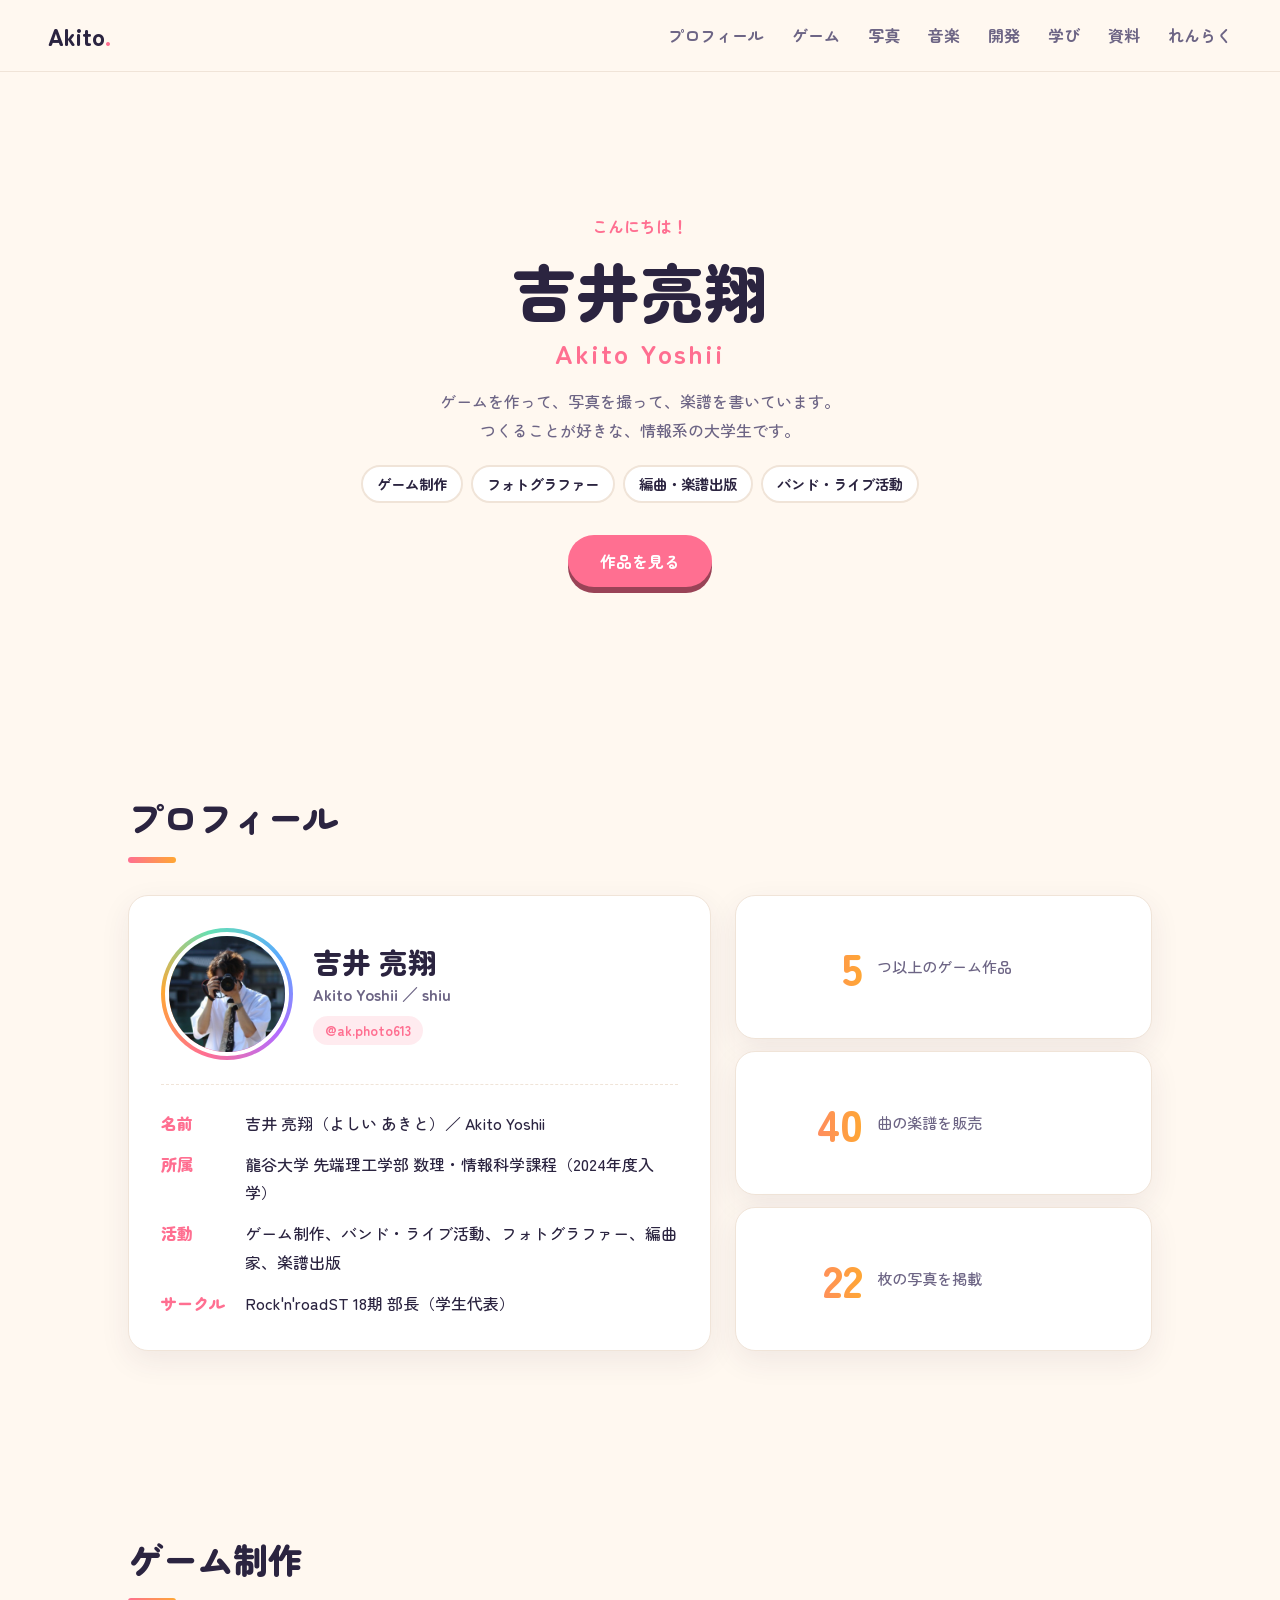
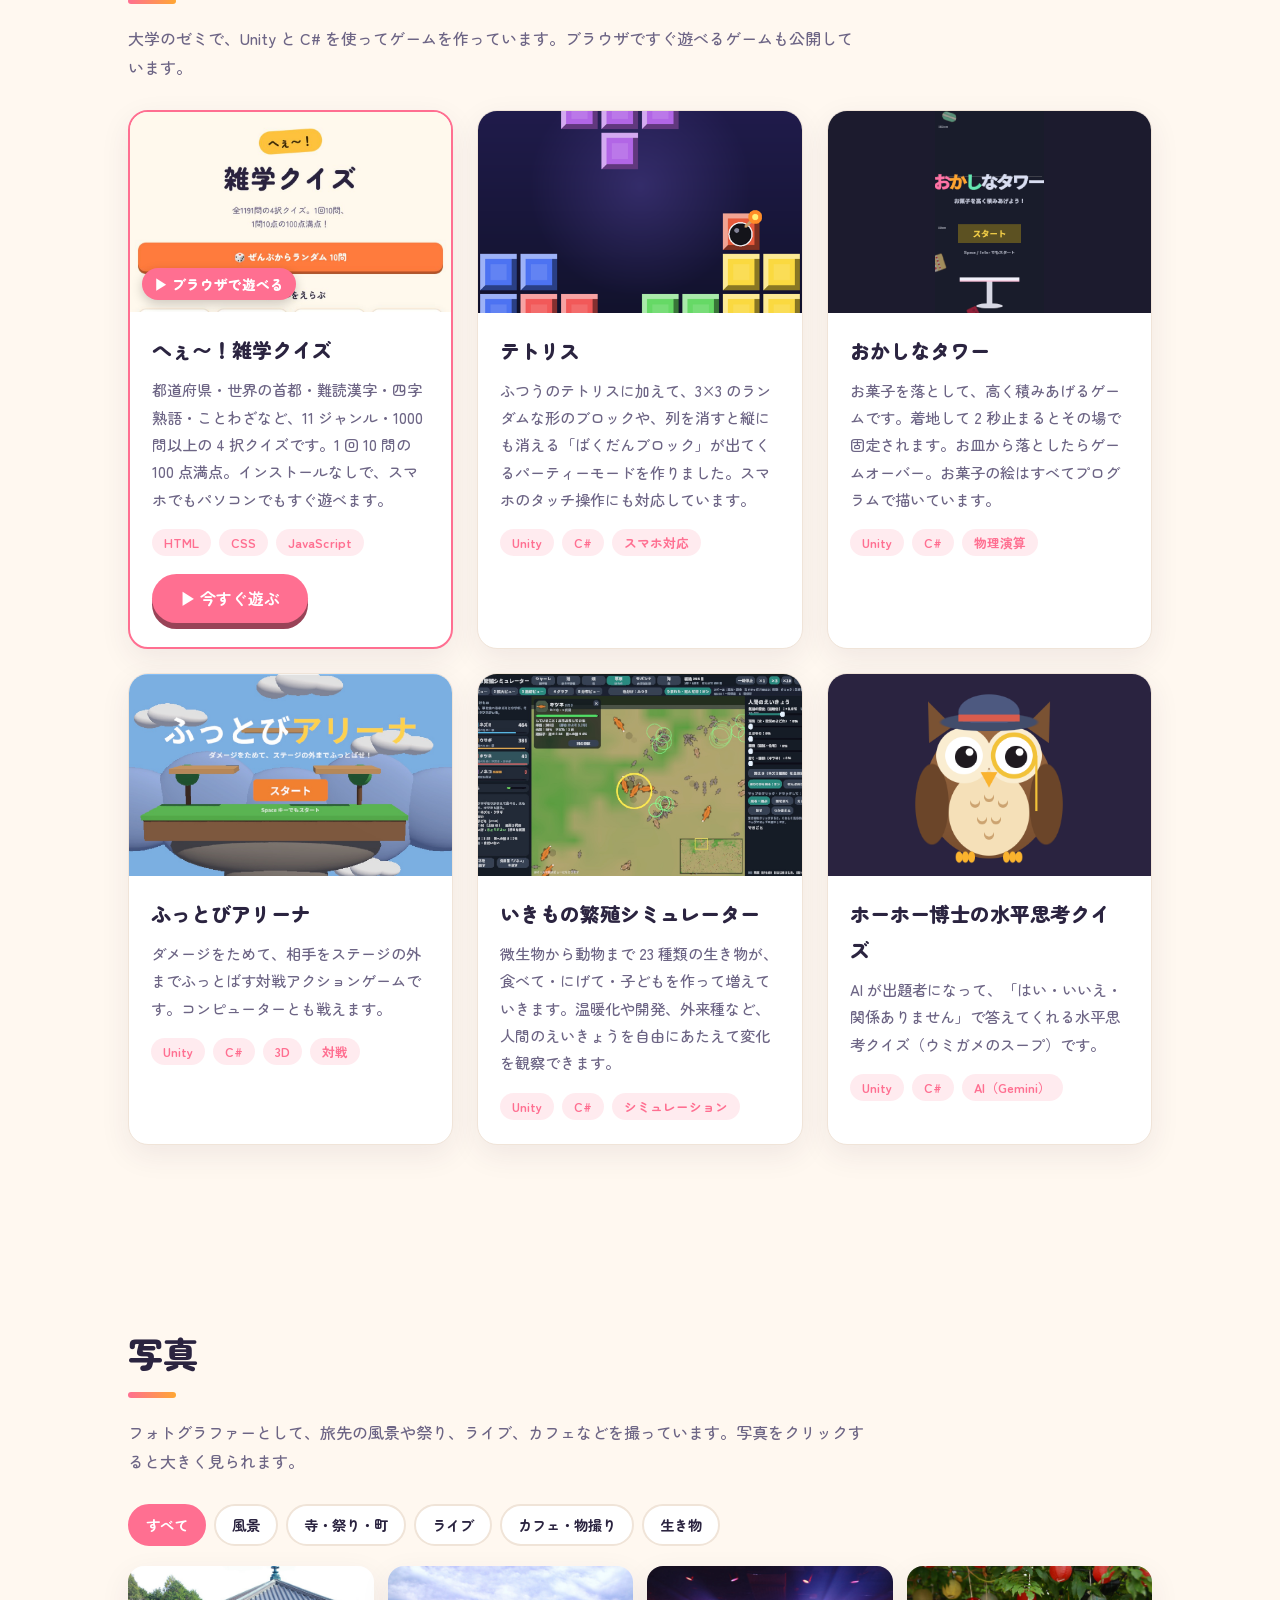
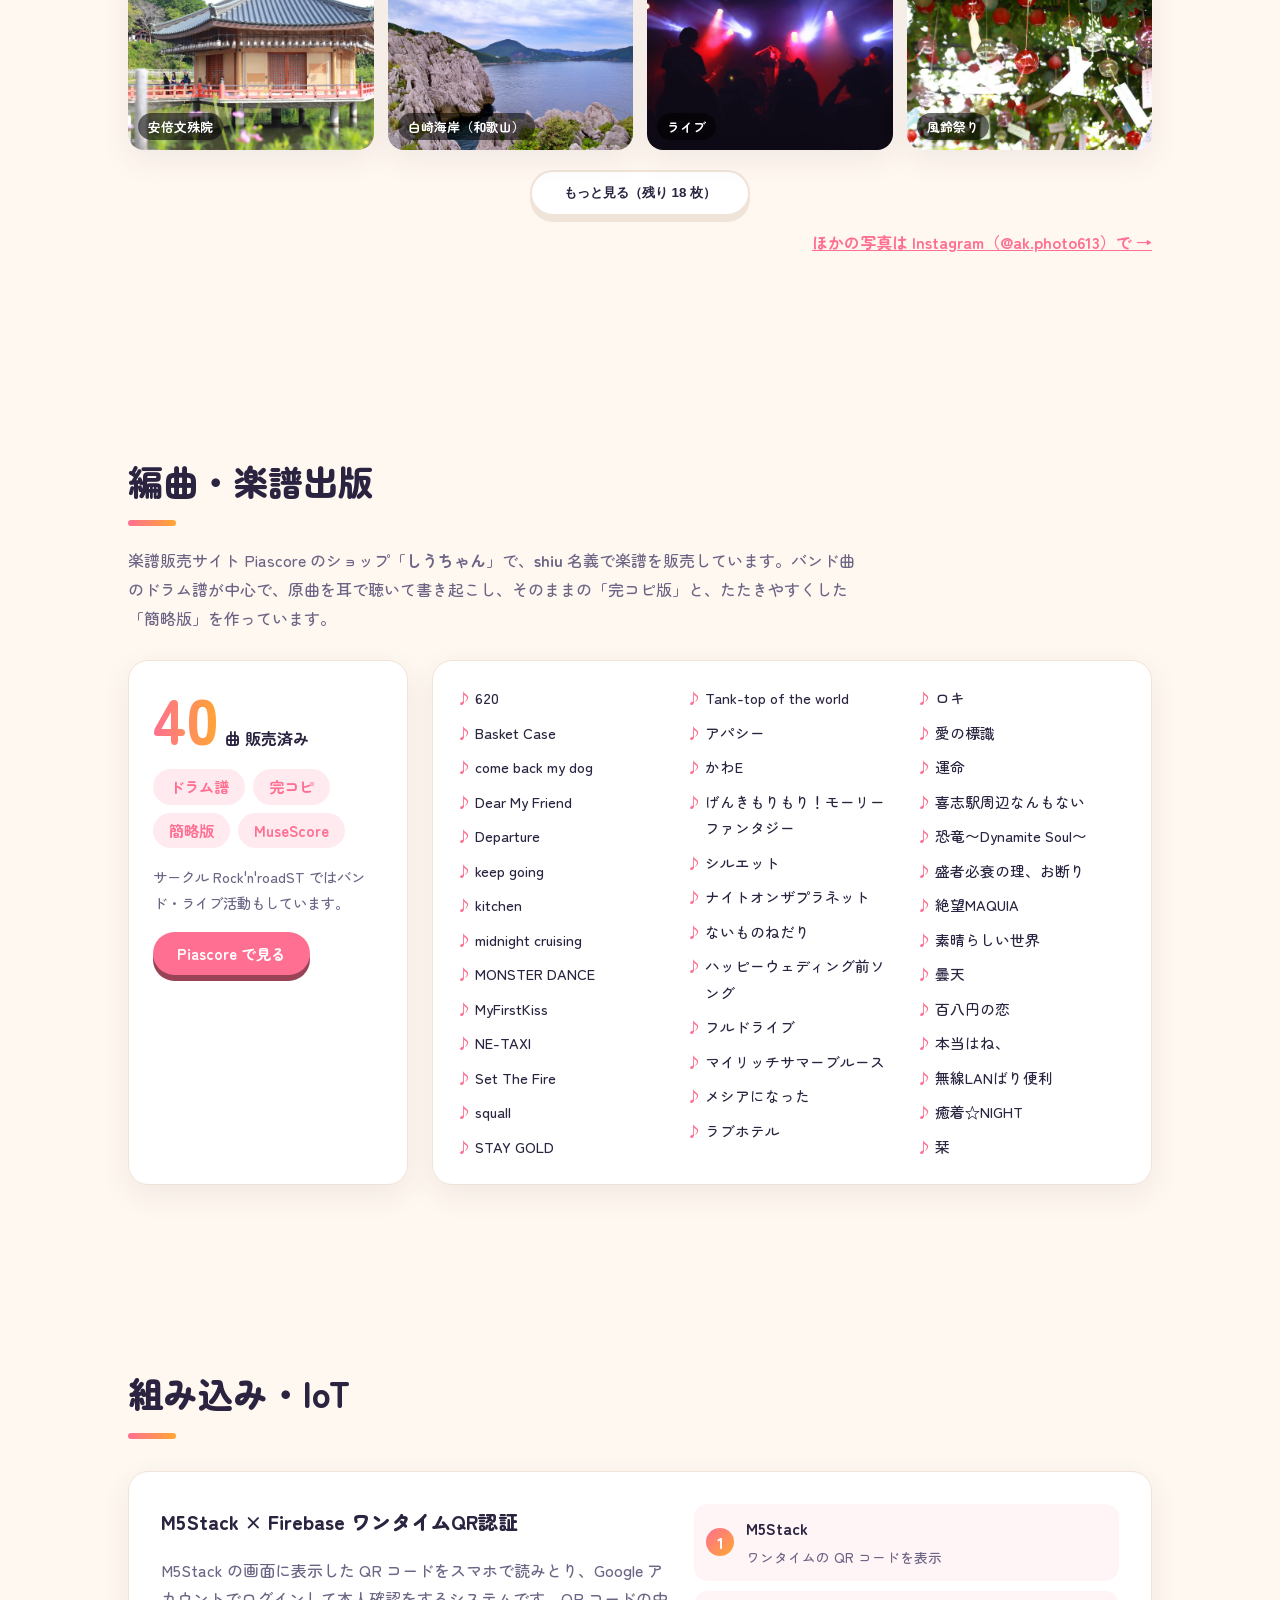
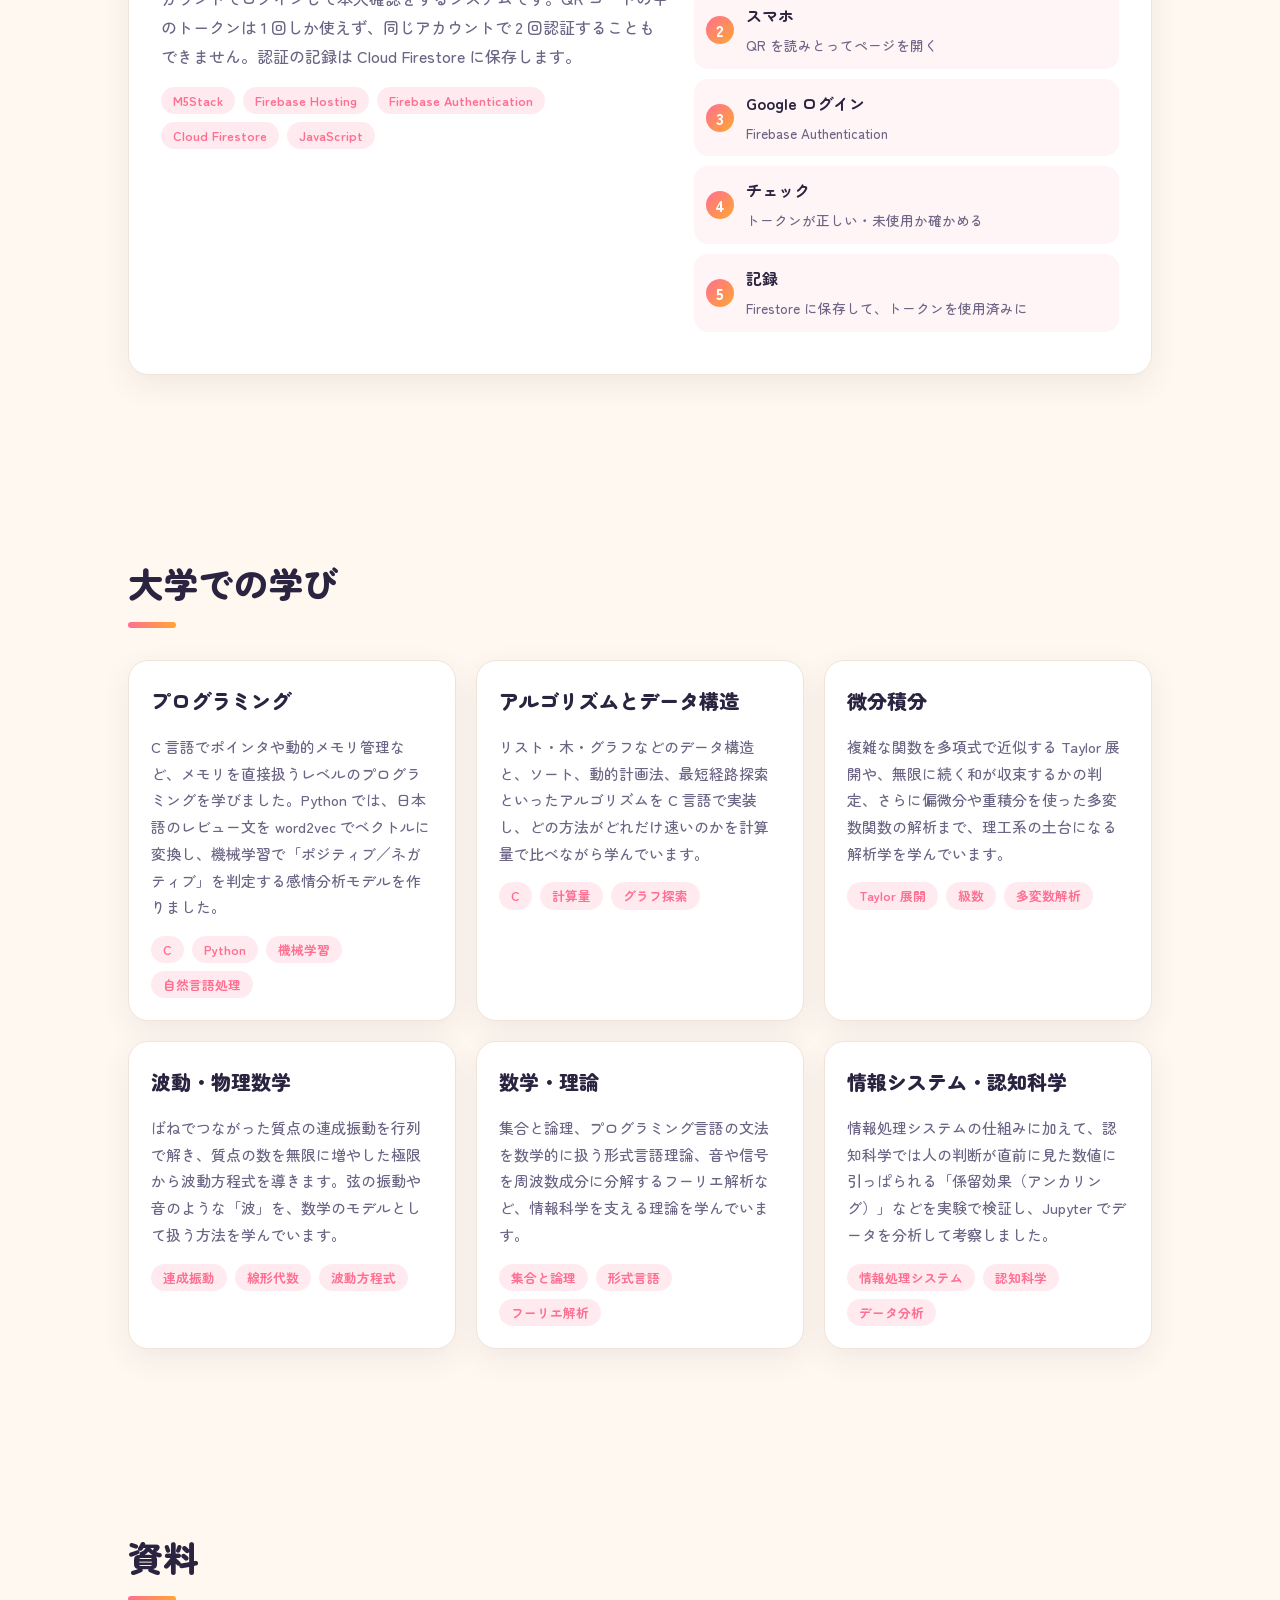
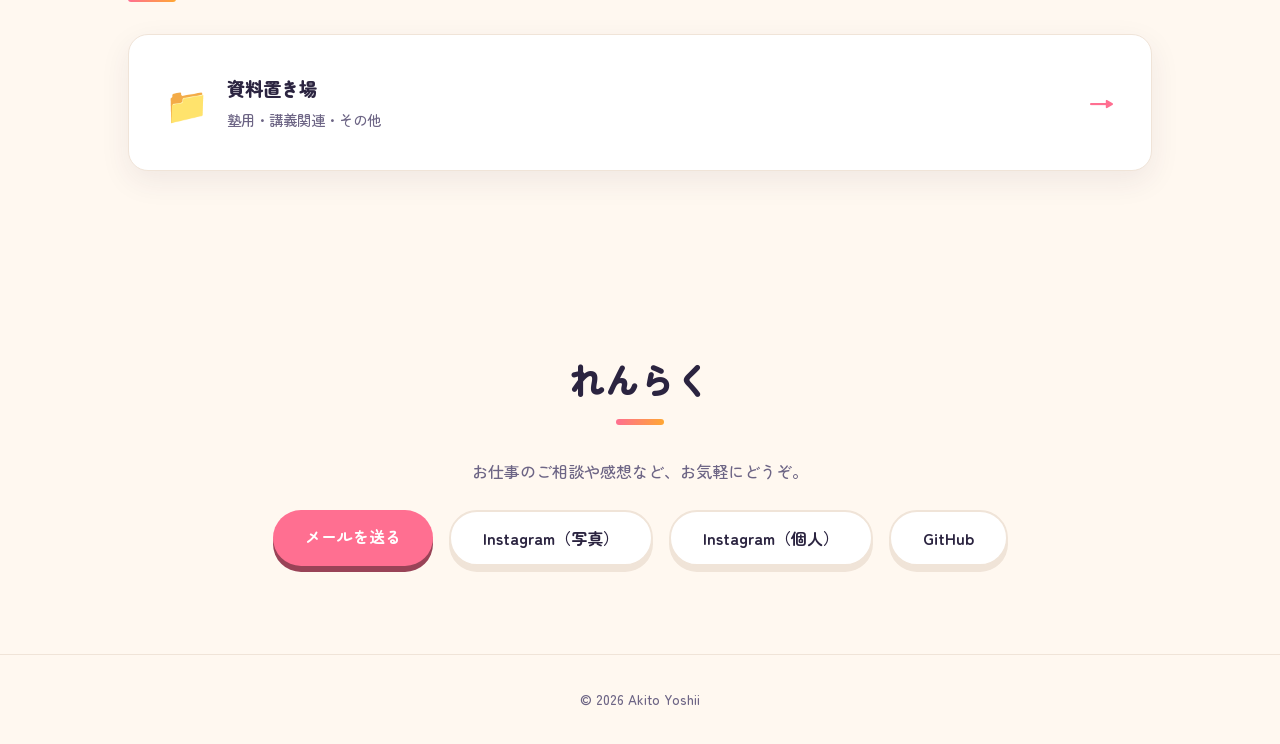
==== index.html @ 5993da36 "ゲーム制作に、ブラウザで遊べる「へぇ〜！雑学クイズ」のカードを追加 画像・タイトル・「今すぐ遊ぶ」ボタンから https://onasu-susu.github.io/quiz/ に飛べるようにし、 " ====
<!doctype html>
<html lang="ja">
<head>
  <meta charset="utf-8">
  <meta name="viewport" content="width=device-width, initial-scale=1">
  <title>吉井亮翔 / Akito Yoshii</title>
  <meta name="description" content="ゲーム制作・写真・編曲と楽譜出版をしている、龍谷大学 先端理工学部の吉井亮翔（Akito Yoshii）のポートフォリオです。">
  <link rel="preconnect" href="https://fonts.googleapis.com">
  <link rel="preconnect" href="https://fonts.gstatic.com" crossorigin>
  <link href="https://fonts.googleapis.com/css2?family=Zen+Maru+Gothic:wght@500;700;900&display=swap" rel="stylesheet">
  <link rel="stylesheet" href="style.css">
</head>
<body>
  <header class="nav">
    <a class="logo" href="#top">Akito<span>.</span></a>
    <nav>
      <a href="#profile">プロフィール</a>
      <a href="#games">ゲーム</a>
      <a href="#photos">写真</a>
      <a href="#music">音楽</a>
      <a href="#dev">開発</a>
      <a href="#study">学び</a>
      <a href="#shiryo">資料</a>
      <a href="#contact">れんらく</a>
    </nav>
  </header>

  <main id="top">
    <section class="hero">
      <div class="blocks" aria-hidden="true">
        <i style="--c:#ff7aa8; --x:8%;  --d:0s"></i>
        <i style="--c:#ffa733; --x:22%; --d:1.6s"></i>
        <i style="--c:#66e0b3; --x:71%; --d:0.8s"></i>
        <i style="--c:#5aa9ff; --x:86%; --d:2.4s"></i>
        <i style="--c:#b36bff; --x:48%; --d:3.2s"></i>
      </div>
      <p class="hello">こんにちは！</p>
      <h1>吉井亮翔<span class="en">Akito Yoshii</span></h1>
      <p class="lead">ゲームを作って、写真を撮って、楽譜を書いています。<br>つくることが好きな、情報系の大学生です。</p>
      <ul class="roles">
        <li>ゲーム制作</li><li>フォトグラファー</li><li>編曲・楽譜出版</li><li>バンド・ライブ活動</li>
      </ul>
      <a class="button" href="#games">作品を見る</a>
    </section>

    <!-- プロフィール -->
    <section id="profile" class="section">
      <h2>プロフィール</h2>
      <div class="profile">
        <div class="profile-card">
          <div class="me">
            <div class="avatar"><img src="images/me.jpg" alt="カメラを構える吉井亮翔（伊根の舟屋の前で）"></div>
            <div>
              <p class="me-name">吉井 亮翔</p>
              <p class="me-sub">Akito Yoshii ／ shiu</p>
              <a class="me-insta" href="https://www.instagram.com/ak.photo613/" target="_blank" rel="noopener">@ak.photo613</a>
            </div>
          </div>
        <dl>
          <dt>名前</dt><dd>吉井 亮翔（よしい あきと）／ Akito Yoshii</dd>
          <dt>所属</dt><dd>龍谷大学 先端理工学部 数理・情報科学課程（2024年度入学）</dd>
          <dt>活動</dt><dd>ゲーム制作、バンド・ライブ活動、フォトグラファー、編曲家、楽譜出版</dd>
          <dt>サークル</dt><dd>Rock'n'roadST 18期 部長（学生代表）</dd>
        </dl>
        </div>
        <div class="stats">
          <div><b>5</b><span>つ以上の<br>ゲーム作品</span></div>
          <div><b>40</b><span>曲の楽譜を<br>販売</span></div>
          <div><b>22</b><span>枚の<br>写真を掲載</span></div>
        </div>
      </div>
    </section>

    <!-- ゲーム -->
    <section id="games" class="section">
      <h2>ゲーム制作</h2>
      <p class="intro">大学のゼミで、Unity と C# を使ってゲームを作っています。ブラウザですぐ遊べるゲームも公開しています。</p>
      <div class="works">

        <article class="card card-play">
          <a class="shot shot-cover" href="https://onasu-susu.github.io/quiz/" aria-label="へぇ〜！雑学クイズで遊ぶ">
            <img src="images/quiz.jpg" alt="へぇ〜！雑学クイズのタイトル画面" loading="lazy">
            <span class="badge">▶ ブラウザで遊べる</span>
          </a>
          <div class="body">
            <h3><a href="https://onasu-susu.github.io/quiz/">へぇ〜！雑学クイズ</a></h3>
            <p>都道府県・世界の首都・難読漢字・四字熟語・ことわざなど、11 ジャンル・1000 問以上の 4 択クイズです。1 回 10 問の 100 点満点。インストールなしで、スマホでもパソコンでもすぐ遊べます。</p>
            <ul class="tags"><li>HTML</li><li>CSS</li><li>JavaScript</li></ul>
            <a class="button play" href="https://onasu-susu.github.io/quiz/">▶ 今すぐ遊ぶ</a>
          </div>
        </article>

        <article class="card">
          <div class="shot shot-cover"><img src="images/tetris.png" alt="テトリスのブロックが積まれている画面" loading="lazy"></div>
          <div class="body">
            <h3>テトリス</h3>
            <p>ふつうのテトリスに加えて、3×3 のランダムな形のブロックや、列を消すと縦にも消える「ばくだんブロック」が出てくるパーティーモードを作りました。スマホのタッチ操作にも対応しています。</p>
            <ul class="tags"><li>Unity</li><li>C#</li><li>スマホ対応</li></ul>
          </div>
        </article>

        <article class="card">
          <div class="shot shot-tall"><img src="images/sweets.png" alt="おかしなタワーのタイトル画面" loading="lazy"></div>
          <div class="body">
            <h3>おかしなタワー</h3>
            <p>お菓子を落として、高く積みあげるゲームです。着地して 2 秒止まるとその場で固定されます。お皿から落としたらゲームオーバー。お菓子の絵はすべてプログラムで描いています。</p>
            <ul class="tags"><li>Unity</li><li>C#</li><li>物理演算</li></ul>
          </div>
        </article>

        <article class="card">
          <div class="shot shot-cover"><img src="images/arena.jpg" alt="ふっとびアリーナのタイトル画面" loading="lazy"></div>
          <div class="body">
            <h3>ふっとびアリーナ</h3>
            <p>ダメージをためて、相手をステージの外までふっとばす対戦アクションゲームです。コンピューターとも戦えます。</p>
            <ul class="tags"><li>Unity</li><li>C#</li><li>3D</li><li>対戦</li></ul>
          </div>
        </article>

        <article class="card">
          <div class="shot shot-cover"><img src="images/biosim.jpg" alt="草原でキツネとネズミが動いているシミュレーターの画面" loading="lazy"></div>
          <div class="body">
            <h3>いきもの繁殖シミュレーター</h3>
            <p>微生物から動物まで 23 種類の生き物が、食べて・にげて・子どもを作って増えていきます。温暖化や開発、外来種など、人間のえいきょうを自由にあたえて変化を観察できます。</p>
            <ul class="tags"><li>Unity</li><li>C#</li><li>シミュレーション</li></ul>
          </div>
        </article>

        <article class="card">
          <div class="shot shot-icon"><img src="images/owl.png" alt="ホーホー博士（フクロウ）" loading="lazy"></div>
          <div class="body">
            <h3>ホーホー博士の水平思考クイズ</h3>
            <p>AI が出題者になって、「はい・いいえ・関係ありません」で答えてくれる水平思考クイズ（ウミガメのスープ）です。</p>
            <ul class="tags"><li>Unity</li><li>C#</li><li>AI（Gemini）</li></ul>
          </div>
        </article>

      </div>
    </section>

    <!-- 写真 -->
    <section id="photos" class="section">
      <h2>写真</h2>
      <p class="intro">フォトグラファーとして、旅先の風景や祭り、ライブ、カフェなどを撮っています。写真をクリックすると大きく見られます。</p>
      <div class="filters" role="group" aria-label="写真の種類">
        <button class="on" data-filter="all">すべて</button>
        <button data-filter="scene">風景</button>
        <button data-filter="town">寺・祭り・町</button>
        <button data-filter="live">ライブ</button>
        <button data-filter="still">カフェ・物撮り</button>
        <button data-filter="animal">生き物</button>
      </div>
      <div class="gallery">
        <figure data-cat="town"><img src="images/photos/p204.jpg" alt="安倍文殊院の朱色のお堂" loading="lazy"><figcaption>安倍文殊院</figcaption></figure>
        <figure data-cat="scene"><img src="images/photos/p284.jpg" alt="白い岩場と青い海" loading="lazy"><figcaption>白崎海岸（和歌山）</figcaption></figure>
        <figure data-cat="live"><img src="images/photos/p252.jpg" alt="ライブハウスの照明と観客" loading="lazy"><figcaption>ライブ</figcaption></figure>
        <figure data-cat="town"><img src="images/photos/p219.jpg" alt="たくさんの風鈴" loading="lazy"><figcaption>風鈴祭り</figcaption></figure>
        <figure data-cat="scene"><img src="images/photos/p268.jpg" alt="高い場所から見た天橋立" loading="lazy"><figcaption>天橋立</figcaption></figure>
        <figure data-cat="still"><img src="images/photos/p246.jpg" alt="カフェの抹茶ドリンク" loading="lazy"><figcaption>カフェ</figcaption></figure>
        <figure data-cat="animal"><img src="images/photos/p289.jpg" alt="青空を飛ぶ鳥" loading="lazy"><figcaption>伊根の野鳥</figcaption></figure>
        <figure data-cat="scene"><img src="images/photos/p270.jpg" alt="満開の桜" loading="lazy"><figcaption>桜</figcaption></figure>
        <figure data-cat="town"><img src="images/photos/p212.jpg" alt="赤い鳥居が続く石段" loading="lazy"><figcaption>安倍文殊院の鳥居</figcaption></figure>
        <figure data-cat="animal"><img src="images/photos/p067.jpg" alt="水槽の中のクマノミ" loading="lazy"><figcaption>クマノミ（沖縄）</figcaption></figure>
        <figure data-cat="live"><img src="images/photos/p256.jpg" alt="ステージで演奏するバンド" loading="lazy"><figcaption>ライブ</figcaption></figure>
        <figure data-cat="scene"><img src="images/photos/p273.jpg" alt="青空と赤い彼岸花" loading="lazy"><figcaption>彼岸花</figcaption></figure>
        <figure data-cat="still"><img src="images/photos/p248.jpg" alt="カフェの抹茶フラッペ" loading="lazy"><figcaption>抹茶フラッペ</figcaption></figure>
        <figure data-cat="town"><img src="images/photos/p260.jpg" alt="古い町並み" loading="lazy"><figcaption>町並み</figcaption></figure>
        <figure data-cat="scene"><img src="images/photos/p162.jpg" alt="青い空と沖縄の海" loading="lazy"><figcaption>沖縄の空と海</figcaption></figure>
        <figure data-cat="animal"><img src="images/photos/p249.jpg" alt="犬の横顔" loading="lazy"><figcaption>なす</figcaption></figure>
        <figure data-cat="town"><img src="images/photos/p220.jpg" alt="ならんだガラスの風鈴" loading="lazy"><figcaption>風鈴</figcaption></figure>
        <figure data-cat="scene"><img src="images/photos/p280.jpg" alt="紫色の紫陽花" loading="lazy"><figcaption>紫陽花</figcaption></figure>
        <figure data-cat="animal"><img src="images/photos/p287.jpg" alt="伊根の舟屋とカモメ" loading="lazy"><figcaption>伊根のカモメ</figcaption></figure>
        <figure data-cat="scene"><img src="images/photos/p269.jpg" alt="丸い輪の中から見た天橋立" loading="lazy"><figcaption>天橋立</figcaption></figure>
        <figure data-cat="town"><img src="images/photos/p206.jpg" alt="石灯籠が並ぶ参道" loading="lazy"><figcaption>安倍文殊院の参道</figcaption></figure>
        <figure data-cat="town"><img src="images/photos/p278.jpg" alt="海に面して並ぶ伊根の舟屋" loading="lazy"><figcaption>伊根の舟屋</figcaption></figure>
      </div>
      <div class="gallery-more"><button class="button sub" type="button" aria-expanded="false"></button></div>
      <p class="more"><a href="https://www.instagram.com/ak.photo613/" target="_blank" rel="noopener">ほかの写真は Instagram（@ak.photo613）で →</a></p>
    </section>

    <!-- 音楽 -->
    <section id="music" class="section">
      <h2>編曲・楽譜出版</h2>
      <p class="intro">楽譜販売サイト Piascore のショップ「<b>しうちゃん</b>」で、<b>shiu</b> 名義で楽譜を販売しています。バンド曲のドラム譜が中心で、原曲を耳で聴いて書き起こし、そのままの「完コピ版」と、たたきやすくした「簡略版」を作っています。</p>
      <div class="music">
        <div class="music-info">
          <div class="big-number"><b>40</b><span>曲 販売済み</span></div>
          <ul class="tags big"><li>ドラム譜</li><li>完コピ</li><li>簡略版</li><li>MuseScore</li></ul>
          <p class="note">サークル Rock'n'roadST ではバンド・ライブ活動もしています。</p>
          <a class="button shop" href="https://store.piascore.com/search?c=1262" target="_blank" rel="noopener">Piascore で見る</a>
        </div>
        <ul class="songs">
          <li>620</li><li>Basket Case</li><li>come back my dog</li><li>Dear My Friend</li><li>Departure</li>
          <li>keep going</li><li>kitchen</li><li>midnight cruising</li><li>MONSTER DANCE</li><li>MyFirstKiss</li>
          <li>NE-TAXI</li><li>Set The Fire</li><li>squall</li><li>STAY GOLD</li><li>Tank-top of the world</li>
          <li>アパシー</li><li>かわE</li><li>げんきもりもり！モーリーファンタジー</li><li>シルエット</li><li>ナイトオンザプラネット</li>
          <li>ないものねだり</li><li>ハッピーウェディング前ソング</li><li>フルドライブ</li><li>マイリッチサマーブルース</li><li>メシアになった</li>
          <li>ラブホテル</li><li>ロキ</li><li>愛の標識</li><li>運命</li><li>喜志駅周辺なんもない</li>
          <li>恐竜〜Dynamite Soul〜</li><li>盛者必衰の理、お断り</li><li>絶望MAQUIA</li><li>素晴らしい世界</li><li>曇天</li>
          <li>百八円の恋</li><li>本当はね、</li><li>無線LANばり便利</li><li>癒着☆NIGHT</li><li>栞</li>
        </ul>
      </div>
    </section>

    <!-- 開発 -->
    <section id="dev" class="section">
      <h2>組み込み・IoT</h2>
      <div class="dev">
        <div>
          <h3>M5Stack × Firebase ワンタイムQR認証</h3>
          <p>M5Stack の画面に表示した QR コードをスマホで読みとり、Google アカウントでログインして本人確認をするシステムです。QR コードの中のトークンは 1 回しか使えず、同じアカウントで 2 回認証することもできません。認証の記録は Cloud Firestore に保存します。</p>
          <ul class="tags"><li>M5Stack</li><li>Firebase Hosting</li><li>Firebase Authentication</li><li>Cloud Firestore</li><li>JavaScript</li></ul>
        </div>
        <ol class="flow">
          <li><b>M5Stack</b><span>ワンタイムの QR コードを表示</span></li>
          <li><b>スマホ</b><span>QR を読みとってページを開く</span></li>
          <li><b>Google ログイン</b><span>Firebase Authentication</span></li>
          <li><b>チェック</b><span>トークンが正しい・未使用か確かめる</span></li>
          <li><b>記録</b><span>Firestore に保存して、トークンを使用済みに</span></li>
        </ol>
      </div>
    </section>

    <!-- 学び -->
    <section id="study" class="section">
      <h2>大学での学び</h2>
      <div class="study">
        <div class="study-card">
          <h3>プログラミング</h3>
          <p>C 言語でポインタや動的メモリ管理など、メモリを直接扱うレベルのプログラミングを学びました。Python では、日本語のレビュー文を word2vec でベクトルに変換し、機械学習で「ポジティブ／ネガティブ」を判定する感情分析モデルを作りました。</p>
          <ul class="tags"><li>C</li><li>Python</li><li>機械学習</li><li>自然言語処理</li></ul>
        </div>
        <div class="study-card">
          <h3>アルゴリズムとデータ構造</h3>
          <p>リスト・木・グラフなどのデータ構造と、ソート、動的計画法、最短経路探索といったアルゴリズムを C 言語で実装し、どの方法がどれだけ速いのかを計算量で比べながら学んでいます。</p>
          <ul class="tags"><li>C</li><li>計算量</li><li>グラフ探索</li></ul>
        </div>
        <div class="study-card">
          <h3>微分積分</h3>
          <p>複雑な関数を多項式で近似する Taylor 展開や、無限に続く和が収束するかの判定、さらに偏微分や重積分を使った多変数関数の解析まで、理工系の土台になる解析学を学んでいます。</p>
          <ul class="tags"><li>Taylor 展開</li><li>級数</li><li>多変数解析</li></ul>
        </div>
        <div class="study-card">
          <h3>波動・物理数学</h3>
          <p>ばねでつながった質点の連成振動を行列で解き、質点の数を無限に増やした極限から波動方程式を導きます。弦の振動や音のような「波」を、数学のモデルとして扱う方法を学んでいます。</p>
          <ul class="tags"><li>連成振動</li><li>線形代数</li><li>波動方程式</li></ul>
        </div>
        <div class="study-card">
          <h3>数学・理論</h3>
          <p>集合と論理、プログラミング言語の文法を数学的に扱う形式言語理論、音や信号を周波数成分に分解するフーリエ解析など、情報科学を支える理論を学んでいます。</p>
          <ul class="tags"><li>集合と論理</li><li>形式言語</li><li>フーリエ解析</li></ul>
        </div>
        <div class="study-card">
          <h3>情報システム・認知科学</h3>
          <p>情報処理システムの仕組みに加えて、認知科学では人の判断が直前に見た数値に引っぱられる「係留効果（アンカリング）」などを実験で検証し、Jupyter でデータを分析して考察しました。</p>
          <ul class="tags"><li>情報処理システム</li><li>認知科学</li><li>データ分析</li></ul>
        </div>
      </div>
    </section>

    <!-- 資料 -->
    <section id="shiryo" class="section">
      <h2>資料</h2>
      <a class="shiryo-link about-box" href="shiryo/">
        <span class="shiryo-icon" aria-hidden="true">📁</span>
        <span class="shiryo-text"><b>資料置き場</b><span>塾用・講義関連・その他</span></span>
        <span class="shiryo-arrow" aria-hidden="true">→</span>
      </a>
    </section>

    <!-- れんらく -->
    <section id="contact" class="section contact">
      <h2>れんらく</h2>
      <p>お仕事のご相談や感想など、お気軽にどうぞ。</p>
      <div class="links">
        <a class="button" href="mailto:onasu0613@gmail.com">メールを送る</a>
        <a class="button sub" href="https://www.instagram.com/ak.photo613/" target="_blank" rel="noopener">Instagram（写真）</a>
        <a class="button sub" href="https://www.instagram.com/ak.y613/" target="_blank" rel="noopener">Instagram（個人）</a>
        <a class="button sub" href="https://github.com/onasu-susu" target="_blank" rel="noopener">GitHub</a>
      </div>
    </section>
  </main>

  <!-- 写真を大きく見る画面 -->
  <div class="viewer" hidden>
    <button class="close" aria-label="閉じる">×</button>
    <button class="prev" aria-label="前の写真">‹</button>
    <figure><img alt=""><figcaption></figcaption></figure>
    <button class="next" aria-label="次の写真">›</button>
  </div>

  <footer>© 2026 Akito Yoshii</footer>
  <script src="main.js"></script>
</body>
</html>
---- style.css ----
/* 色（ここを変えるとサイト全体の色が変わります） */
:root {
  --bg: #fff8f0;
  --surface: #ffffff;
  --text: #2b2440;
  --muted: #6d6585;
  --accent: #ff6f91;
  --accent-2: #ffa733;
  --line: #f0e4d8;
  --shot: #1c1b2e;
  --shadow: 0 10px 30px rgba(60, 40, 80, 0.08);
}

@media (prefers-color-scheme: dark) {
  :root {
    --bg: #14131f;
    --surface: #1e1d2e;
    --text: #f1eefa;
    --muted: #aaa3c2;
    --line: #2e2c44;
    --shot: #0f0e19;
    --shadow: 0 10px 30px rgba(0, 0, 0, 0.35);
  }
}

* { box-sizing: border-box; }

html { scroll-behavior: smooth; }

body {
  margin: 0;
  background: var(--bg);
  color: var(--text);
  font-family: "Zen Maru Gothic", "Hiragino Maru Gothic ProN", "Hiragino Sans", sans-serif;
  font-weight: 500;
  line-height: 1.8;
}

img { display: block; max-width: 100%; }

a { color: inherit; }

/* 上のメニュー */
.nav {
  position: sticky;
  top: 0;
  z-index: 10;
  display: flex;
  align-items: center;
  justify-content: space-between;
  gap: 16px;
  padding: 14px clamp(16px, 5vw, 48px);
  background: color-mix(in srgb, var(--bg) 85%, transparent);
  backdrop-filter: blur(8px);
  border-bottom: 1px solid var(--line);
}

.logo {
  font-size: 1.5rem;
  font-weight: 900;
  text-decoration: none;
}
.logo span { color: var(--accent); }

.nav nav { display: flex; gap: clamp(12px, 3vw, 28px); }
.nav nav a {
  text-decoration: none;
  font-weight: 700;
  color: var(--muted);
}
.nav nav a:hover { color: var(--accent); }

/* いちばん上の大きなあいさつ */
.hero {
  position: relative;
  overflow: hidden;
  padding: clamp(64px, 12vw, 140px) clamp(16px, 5vw, 48px) clamp(56px, 10vw, 110px);
  text-align: center;
}

.hello {
  margin: 0;
  font-weight: 700;
  color: var(--accent);
}

h1 {
  margin: 8px 0 16px;
  font-size: clamp(2.2rem, 7vw, 4rem);
  font-weight: 900;
  line-height: 1.3;
}
.pop {
  background: linear-gradient(90deg, var(--accent), var(--accent-2));
  -webkit-background-clip: text;
  background-clip: text;
  color: transparent;
}

.lead {
  max-width: 34em;
  margin: 0 auto 32px;
  color: var(--muted);
}

/* 背景で落ちてくるブロック */
.blocks i {
  position: absolute;
  top: -60px;
  left: var(--x);
  width: 34px;
  height: 34px;
  border-radius: 8px;
  background: var(--c);
  opacity: 0.35;
  animation: fall 9s linear infinite;
  animation-delay: var(--d);
}
@keyframes fall {
  to { transform: translateY(720px) rotate(240deg); }
}
@media (prefers-reduced-motion: reduce) {
  .blocks i { animation: none; display: none; }
  html { scroll-behavior: auto; }
}
.hero > :not(.blocks) { position: relative; }

.button {
  display: inline-block;
  padding: 12px 32px;
  border-radius: 999px;
  background: var(--accent);
  color: #fff;
  font-weight: 700;
  text-decoration: none;
  box-shadow: 0 6px 0 color-mix(in srgb, var(--accent) 60%, #000);
  transition: transform 0.1s, box-shadow 0.1s;
}
.button:hover { transform: translateY(2px); box-shadow: 0 4px 0 color-mix(in srgb, var(--accent) 60%, #000); }

/* 見出しと区切り */
.section {
  max-width: 1120px;
  margin: 0 auto;
  padding: clamp(48px, 8vw, 88px) clamp(16px, 5vw, 48px);
}

h2 {
  margin: 0 0 32px;
  font-size: clamp(1.6rem, 4vw, 2.2rem);
  font-weight: 900;
}
h2::after {
  content: "";
  display: block;
  width: 48px;
  height: 6px;
  margin-top: 8px;
  border-radius: 3px;
  background: linear-gradient(90deg, var(--accent), var(--accent-2));
}

/* 作品のカード */
.works {
  display: grid;
  grid-template-columns: repeat(auto-fill, minmax(300px, 1fr));
  gap: 24px;
}

.card {
  display: flex;
  flex-direction: column;
  background: var(--surface);
  border: 1px solid var(--line);
  border-radius: 20px;
  overflow: hidden;
  box-shadow: var(--shadow);
  transition: transform 0.2s;
}
.card:hover { transform: translateY(-4px); }

.shot {
  aspect-ratio: 16 / 10;
  background: var(--shot);
  overflow: hidden;
}
.shot img { width: 100%; height: 100%; }
.shot-cover img { object-fit: cover; }
.shot-tall img { object-fit: contain; }
.shot-icon { display: grid; place-items: center; background: #2a2340; }
.shot-icon img { width: 55%; height: auto; }

.body { padding: 20px 22px 24px; }

h3 {
  margin: 0 0 8px;
  font-size: 1.25rem;
  font-weight: 900;
}

.body p {
  margin: 0 0 16px;
  font-size: 0.95rem;
  color: var(--muted);
}

.tags {
  display: flex;
  flex-wrap: wrap;
  gap: 8px;
  margin: 0;
  padding: 0;
  list-style: none;
}
.tags li {
  padding: 2px 12px;
  border-radius: 999px;
  background: color-mix(in srgb, var(--accent) 14%, transparent);
  color: var(--accent);
  font-size: 0.8rem;
  font-weight: 700;
}
.tags.big li { font-size: 0.95rem; padding: 4px 16px; }

/* じこしょうかい */
.about-box {
  padding: clamp(20px, 4vw, 36px);
  background: var(--surface);
  border: 1px solid var(--line);
  border-radius: 20px;
  box-shadow: var(--shadow);
}
.about-box p { margin-top: 0; }
.about-box h3 { margin-top: 24px; font-size: 1.05rem; }

/* れんらく */
.contact { text-align: center; }
.contact h2::after { margin-left: auto; margin-right: auto; }
.contact p { color: var(--muted); margin: 0 0 24px; }

footer {
  padding: 32px 16px;
  text-align: center;
  color: var(--muted);
  font-size: 0.85rem;
  border-top: 1px solid var(--line);
}

/* スマホ */
@media (max-width: 520px) {
  .nav nav { gap: 12px; font-size: 0.9rem; }
  .works { grid-template-columns: 1fr; }
}

/* ---------- ここから下は、プロフィール・写真・音楽などのページ用 ---------- */

/* 名前の下の英語 */
h1 .en {
  display: block;
  margin-top: 4px;
  font-size: 0.42em;
  font-weight: 700;
  letter-spacing: 0.08em;
  color: var(--accent);
}

/* 肩書き */
.roles {
  display: flex;
  flex-wrap: wrap;
  justify-content: center;
  gap: 8px;
  margin: -12px auto 32px;
  padding: 0;
  list-style: none;
}
.roles li {
  padding: 4px 14px;
  border: 2px solid var(--line);
  border-radius: 999px;
  background: var(--surface);
  font-size: 0.9rem;
  font-weight: 700;
}

.intro {
  max-width: 46em;
  margin: -12px 0 28px;
  color: var(--muted);
}

/* プロフィール */
.profile {
  display: grid;
  grid-template-columns: 1.4fr 1fr;
  gap: 24px;
  align-items: stretch;
}
.profile-card {
  padding: clamp(20px, 4vw, 32px);
  background: var(--surface);
  border: 1px solid var(--line);
  border-radius: 20px;
  box-shadow: var(--shadow);
}
.profile dl {
  display: grid;
  grid-template-columns: auto 1fr;
  gap: 12px 20px;
  margin: 0;
}

/* 自分の写真（インスタのアイコンのような丸） */
.me {
  display: flex;
  align-items: center;
  gap: 20px;
  margin-bottom: 24px;
  padding-bottom: 24px;
  border-bottom: 1px dashed var(--line);
}
.avatar {
  flex: none;
  width: clamp(96px, 18vw, 132px);
  aspect-ratio: 1;
  padding: 4px;
  border-radius: 50%;
  background: conic-gradient(from 200deg, var(--accent), var(--accent-2), #66e0b3, #5aa9ff, #b36bff, var(--accent));
}
.avatar img {
  width: 100%;
  height: 100%;
  object-fit: cover;
  border-radius: 50%;
  border: 4px solid var(--surface);
}
.me-name { margin: 0; font-size: clamp(1.4rem, 3vw, 1.8rem); font-weight: 900; line-height: 1.3; }
.me-sub { margin: 0 0 6px; color: var(--muted); font-weight: 700; }
.me-insta {
  display: inline-block;
  padding: 2px 12px;
  border-radius: 999px;
  background: color-mix(in srgb, var(--accent) 14%, transparent);
  color: var(--accent);
  font-size: 0.85rem;
  font-weight: 700;
  text-decoration: none;
}
.profile dt { font-weight: 900; color: var(--accent); }
.profile dd { margin: 0; }
.stats {
  display: grid;
  grid-template-columns: repeat(3, 1fr);
  gap: 12px;
}
.stats div {
  display: flex;
  flex-direction: column;
  align-items: center;
  justify-content: center;
  padding: 16px 8px;
  background: var(--surface);
  border: 1px solid var(--line);
  border-radius: 20px;
  box-shadow: var(--shadow);
  text-align: center;
}
.stats b {
  font-size: clamp(2rem, 5vw, 2.8rem);
  font-weight: 900;
  line-height: 1.1;
  background: linear-gradient(90deg, var(--accent), var(--accent-2));
  -webkit-background-clip: text;
  background-clip: text;
  color: transparent;
}
.stats span { font-size: 0.8rem; color: var(--muted); line-height: 1.4; }

/* 写真 */
.filters {
  display: flex;
  flex-wrap: wrap;
  gap: 8px;
  margin-bottom: 20px;
}
.filters button {
  padding: 6px 16px;
  border: 2px solid var(--line);
  border-radius: 999px;
  background: var(--surface);
  color: var(--text);
  font: inherit;
  font-size: 0.9rem;
  font-weight: 700;
  cursor: pointer;
}
.filters button.on {
  border-color: var(--accent);
  background: var(--accent);
  color: #fff;
}

/* 同じ大きさのタイルで並べる（パソコンは1列4枚、スマホは2枚） */
.gallery {
  display: grid;
  grid-template-columns: repeat(4, 1fr);
  gap: 14px;
}
.gallery figure {
  position: relative;
  margin: 0;
  aspect-ratio: 4 / 3;
  border-radius: 16px;
  overflow: hidden;
  cursor: zoom-in;
  box-shadow: var(--shadow);
}
.gallery figure[hidden] { display: none; }
.gallery img { width: 100%; height: 100%; object-fit: cover; transition: transform 0.3s; }
.gallery figure:hover img { transform: scale(1.04); }
.gallery figure.fade-in { animation: pop 0.35s ease both; }
@keyframes pop { from { opacity: 0; transform: translateY(8px); } }
.gallery-more { margin-top: 20px; text-align: center; }
.gallery-more[hidden] { display: none; }
.gallery figcaption {
  position: absolute;
  left: 10px;
  bottom: 10px;
  padding: 2px 10px;
  border-radius: 999px;
  background: rgba(0, 0, 0, 0.55);
  color: #fff;
  font-size: 0.8rem;
  font-weight: 700;
}
.more { margin-top: 12px; text-align: right; }
.more a { color: var(--accent); font-weight: 700; }

/* 写真を大きく見る画面 */
.viewer {
  position: fixed;
  inset: 0;
  z-index: 50;
  display: flex;
  align-items: center;
  justify-content: center;
  gap: 8px;
  padding: 16px;
  background: rgba(10, 8, 20, 0.92);
}
.viewer[hidden] { display: none; }
.viewer figure { margin: 0; text-align: center; }
.viewer img { max-width: min(1200px, 84vw); max-height: 80vh; border-radius: 12px; }
.viewer figcaption { margin-top: 10px; color: #fff; font-weight: 700; }
.viewer button {
  border: 0;
  background: rgba(255, 255, 255, 0.12);
  color: #fff;
  font-size: 2rem;
  line-height: 1;
  width: 48px;
  height: 48px;
  border-radius: 50%;
  cursor: pointer;
  flex: none;
}
.viewer .close { position: absolute; top: 16px; right: 16px; }

/* 音楽 */
.music {
  display: grid;
  grid-template-columns: 280px 1fr;
  gap: 24px;
}
.music-info, .songs, .dev, .study-card {
  background: var(--surface);
  border: 1px solid var(--line);
  border-radius: 20px;
  box-shadow: var(--shadow);
}
.music-info { padding: 24px; }
.big-number b {
  font-size: 4rem;
  font-weight: 900;
  line-height: 1;
  background: linear-gradient(90deg, var(--accent), var(--accent-2));
  -webkit-background-clip: text;
  background-clip: text;
  color: transparent;
}
.big-number span { margin-left: 6px; font-weight: 700; }
.music-info .tags { margin: 16px 0; }
.note { margin: 0; font-size: 0.9rem; color: var(--muted); }
.songs {
  columns: 3 180px;
  column-gap: 20px;
  margin: 0;
  padding: 20px 24px;
  list-style: none;
}
.songs li {
  padding: 4px 0 4px 18px;
  position: relative;
  font-size: 0.92rem;
  break-inside: avoid;
}
.songs li::before {
  content: "♪";
  position: absolute;
  left: 0;
  color: var(--accent);
}

/* 開発 */
.dev {
  display: grid;
  grid-template-columns: 1.2fr 1fr;
  gap: 24px;
  padding: clamp(20px, 4vw, 32px);
}
.dev p { color: var(--muted); }
.flow {
  margin: 0;
  padding: 0;
  list-style: none;
  counter-reset: step;
}
.flow li {
  position: relative;
  padding: 10px 12px 10px 52px;
  margin-bottom: 10px;
  border-radius: 14px;
  background: color-mix(in srgb, var(--accent) 8%, transparent);
  counter-increment: step;
}
.flow li::before {
  content: counter(step);
  position: absolute;
  left: 12px;
  top: 50%;
  transform: translateY(-50%);
  width: 28px;
  height: 28px;
  border-radius: 50%;
  background: linear-gradient(135deg, var(--accent), var(--accent-2));
  color: #fff;
  font-weight: 900;
  display: grid;
  place-items: center;
}
.flow b { display: block; }
.flow span { font-size: 0.85rem; color: var(--muted); }

/* 学び */
.study {
  display: grid;
  grid-template-columns: repeat(auto-fill, minmax(260px, 1fr));
  gap: 20px;
}
.study-card { padding: 22px; }
.study-card p { color: var(--muted); font-size: 0.93rem; }

/* れんらく */
.links {
  display: flex;
  flex-wrap: wrap;
  justify-content: center;
  gap: 16px;
}
.button.sub {
  background: var(--surface);
  color: var(--text);
  border: 2px solid var(--line);
  box-shadow: 0 6px 0 var(--line);
}

/* タブレット・スマホ */
@media (max-width: 860px) {
  .profile, .music, .dev { grid-template-columns: 1fr; }
  .gallery { grid-template-columns: repeat(2, 1fr); }
}
@media (max-width: 720px) {
  .nav { flex-wrap: wrap; row-gap: 6px; }
  .nav nav {
    width: 100%;
    overflow-x: auto;
    gap: 16px;
    padding-bottom: 4px;
    white-space: nowrap;
    scrollbar-width: none;
  }
  .nav nav::-webkit-scrollbar { display: none; }
  .viewer { padding: 8px; }
  .viewer .prev, .viewer .next { display: none; }
  .viewer img { max-width: 94vw; }
}
@media (max-width: 520px) {
  .stats span { font-size: 0.72rem; }
  .gallery { gap: 10px; }
  .gallery figure { border-radius: 12px; }
}

.button.shop { margin-top: 16px; padding: 8px 24px; font-size: 0.95rem; }

/* パソコンでは、数字のカードをプロフィールの横にたてに並べる */
@media (min-width: 861px) {
  .stats { grid-template-columns: 1fr; grid-template-rows: repeat(3, 1fr); }
  .stats div { flex-direction: row; gap: 14px; justify-content: flex-start; padding: 12px 28px; text-align: left; }
  .stats b { min-width: 2.2em; text-align: right; }
  .stats span { font-size: 0.95rem; }
  .stats span br { display: none; }
}

/* 資料置き場へのリンク */
.shiryo-link {
  display: flex;
  align-items: center;
  gap: 18px;
  text-decoration: none;
  transition: transform 0.2s;
}
.shiryo-link:hover { transform: translateY(-4px); }
.shiryo-icon { font-size: 2.2rem; }
.shiryo-text { flex: 1; }
.shiryo-text b { display: block; font-size: 1.15rem; font-weight: 900; }
.shiryo-text span { color: var(--muted); font-size: 0.9rem; }
.shiryo-arrow { font-size: 1.6rem; font-weight: 900; color: var(--accent); }

/* ブラウザで遊べるゲームのカード */
.card-play { border: 2px solid var(--accent); }
.card-play .shot { position: relative; display: block; }
.card-play .badge {
  position: absolute; bottom: 12px; left: 12px;
  padding: 4px 12px; border-radius: 999px;
  background: var(--accent); color: #fff;
  font-size: 0.85rem; font-weight: 900;
  box-shadow: 0 4px 12px rgba(0, 0, 0, 0.2);
}
.card-play h3 a { color: inherit; text-decoration: none; }
.card-play h3 a:hover { color: var(--accent); }
.card-play .body { display: flex; flex-direction: column; flex: 1; }
.card-play .button.play { align-self: flex-start; margin-top: 18px; padding: 10px 28px; }
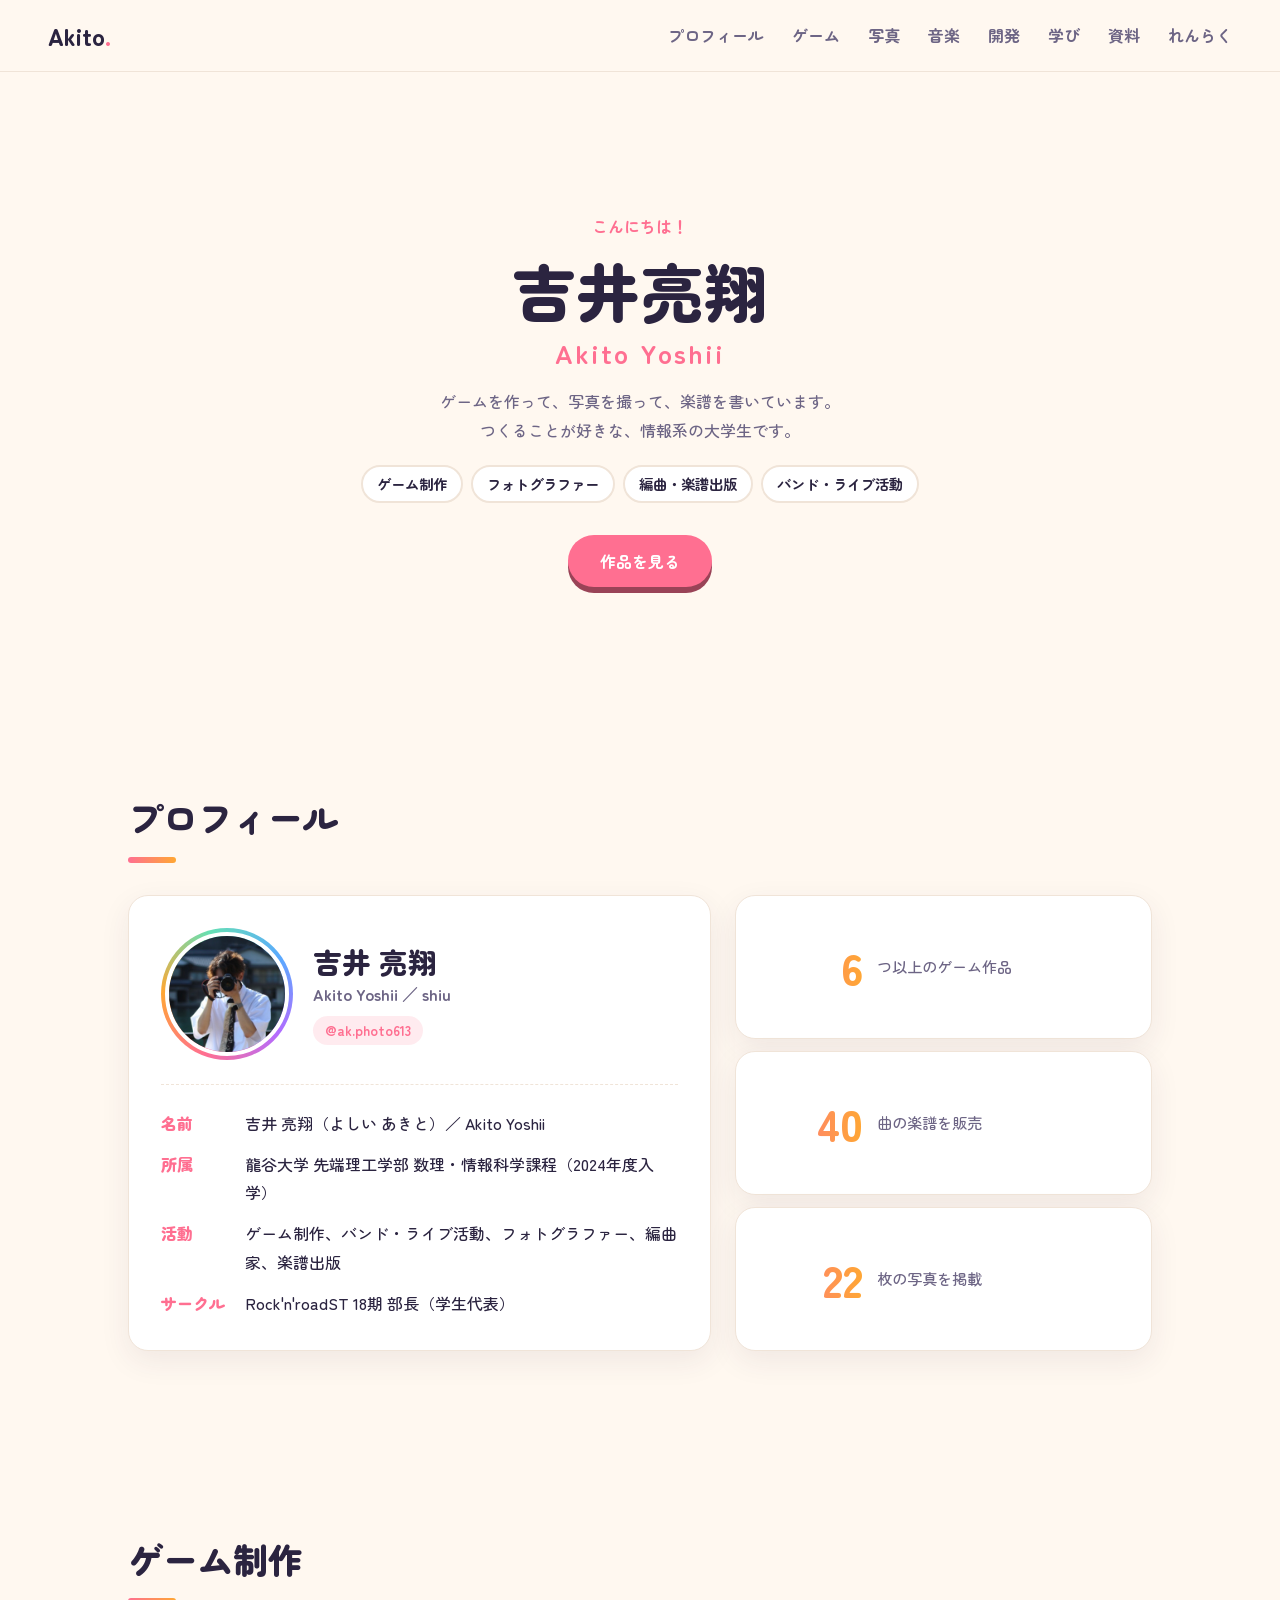
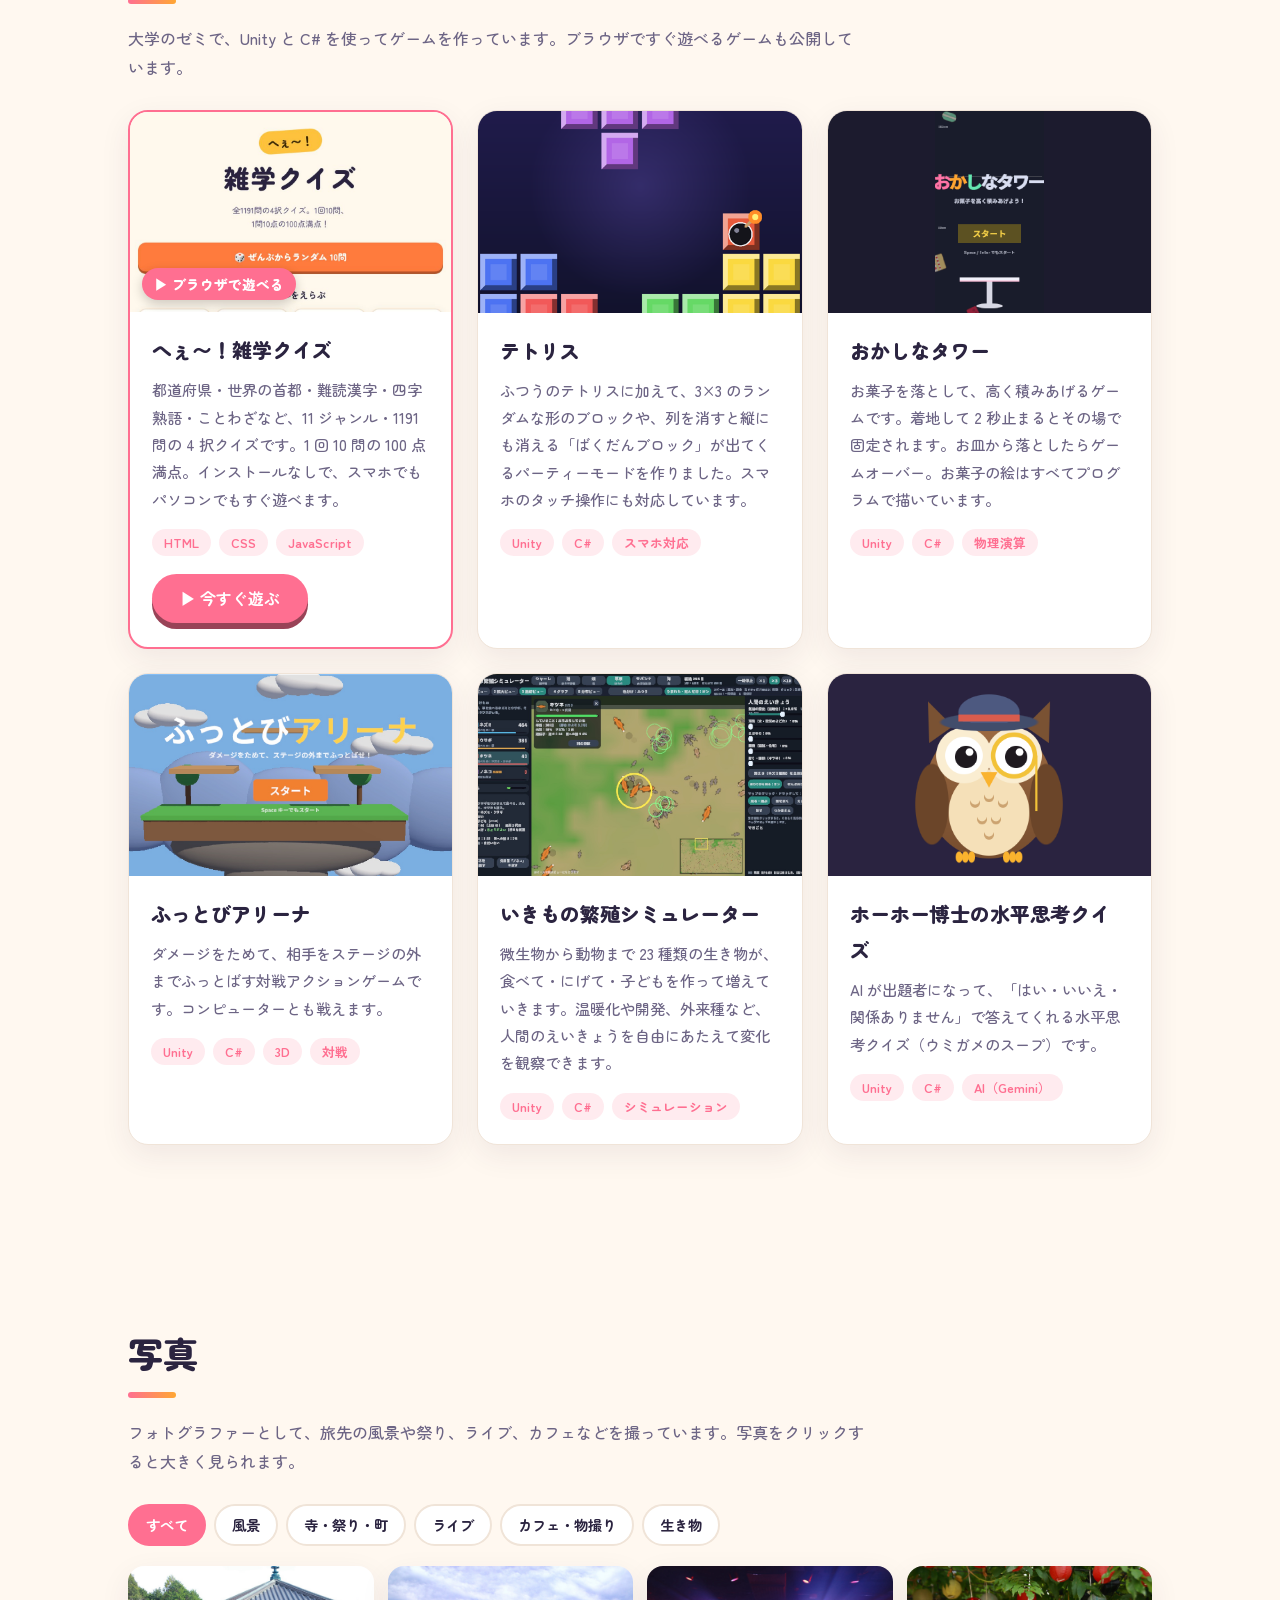
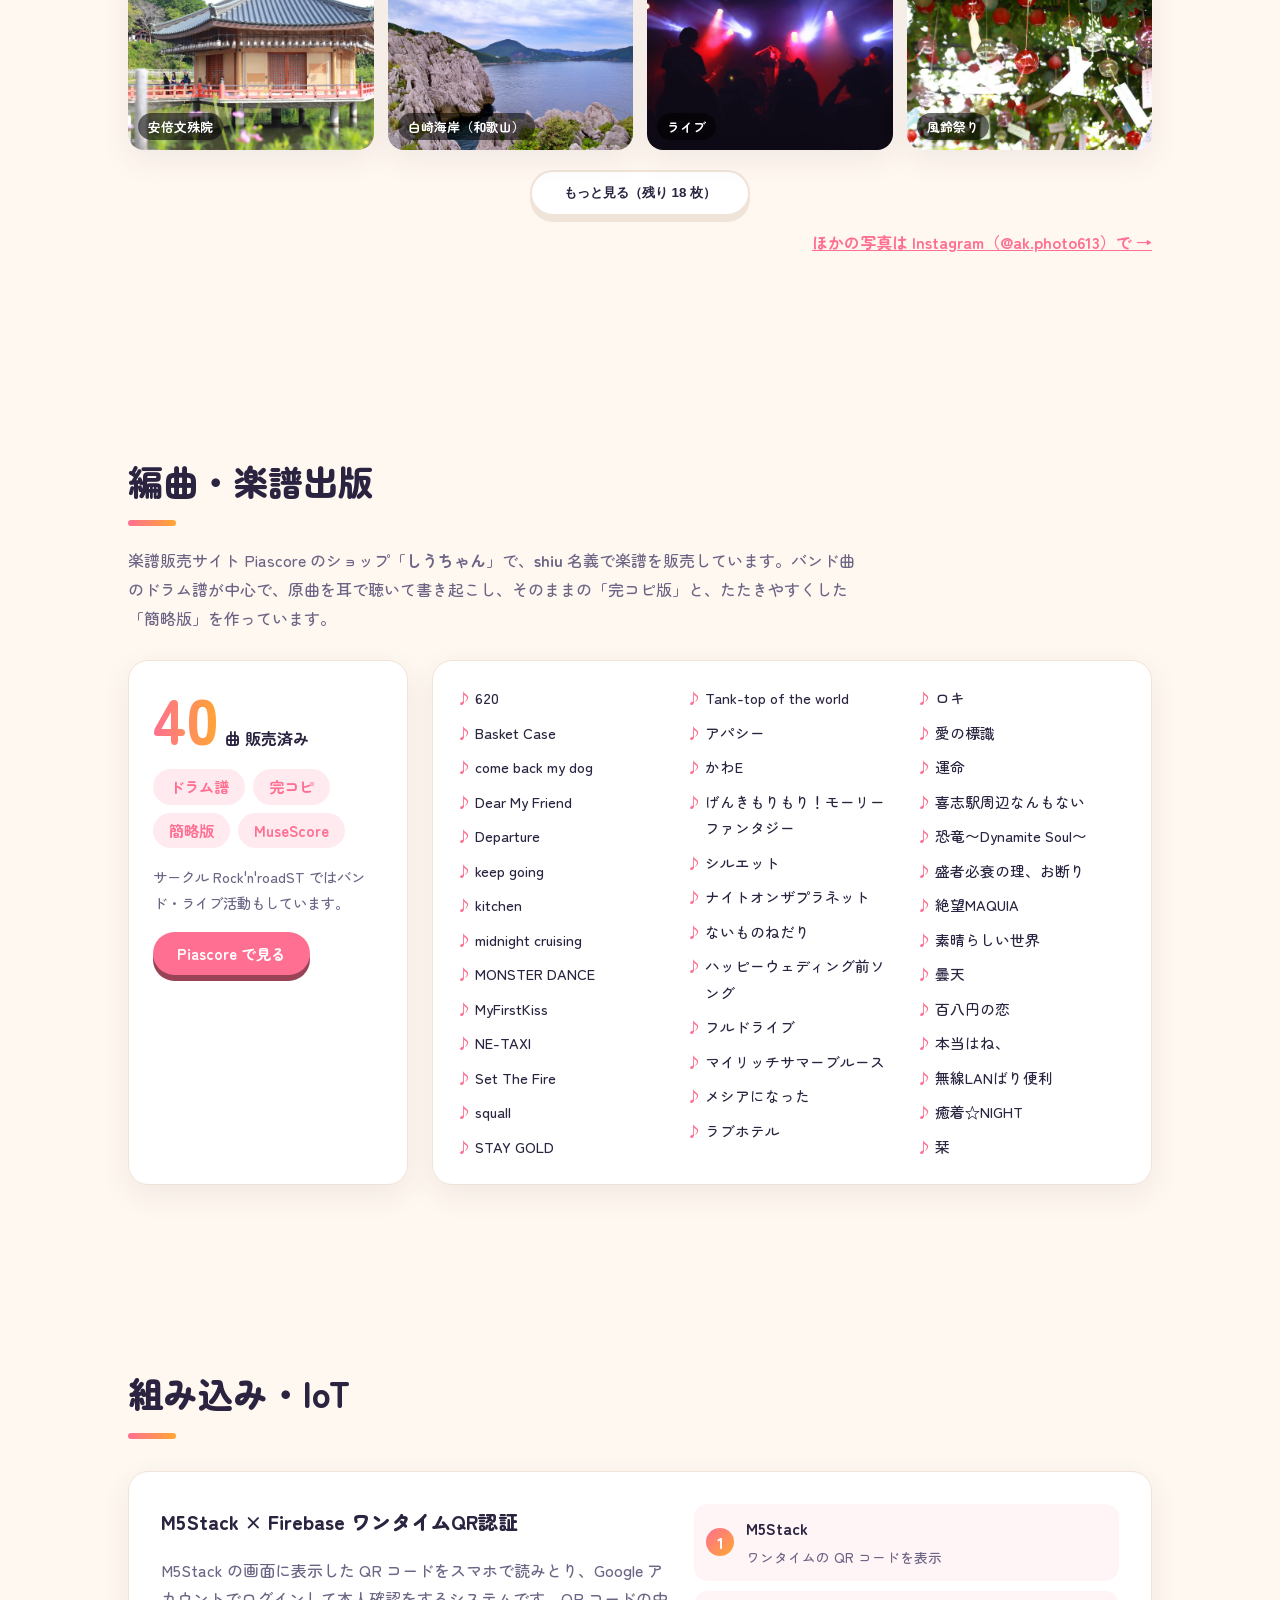
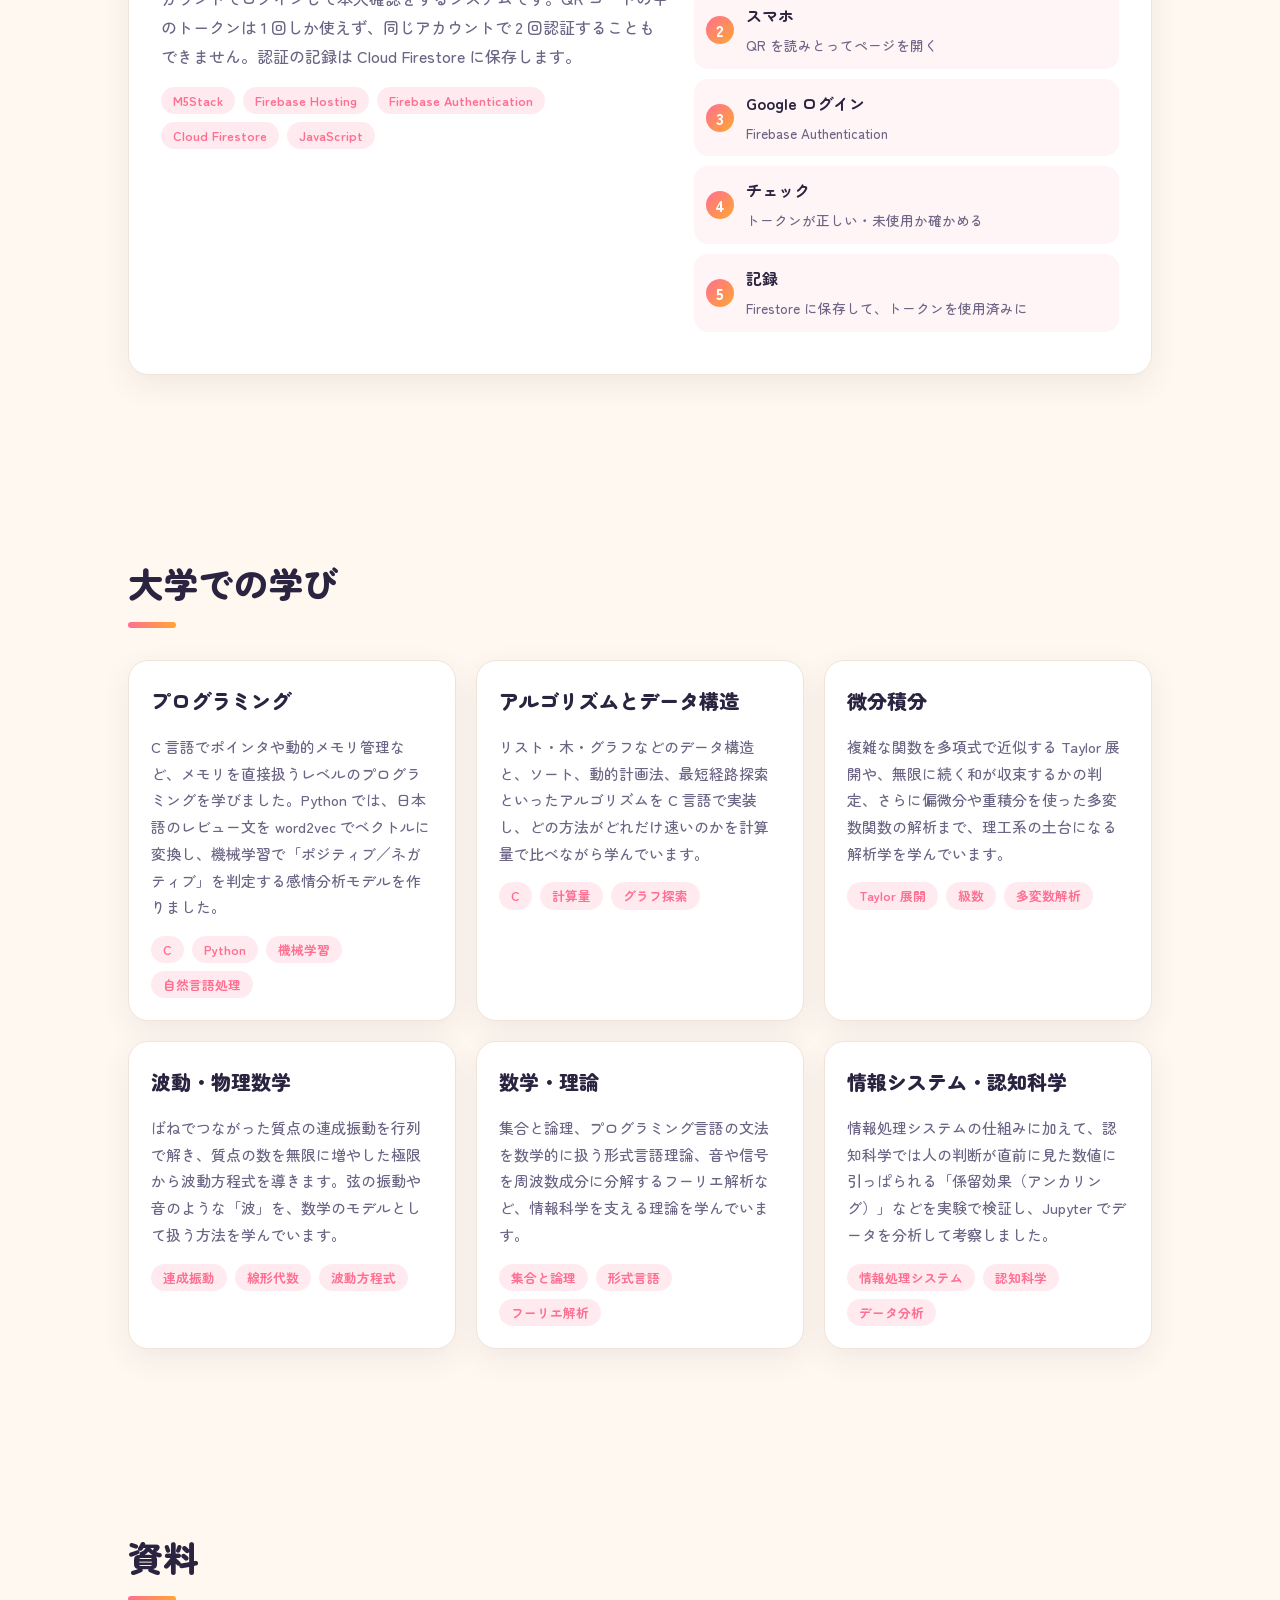
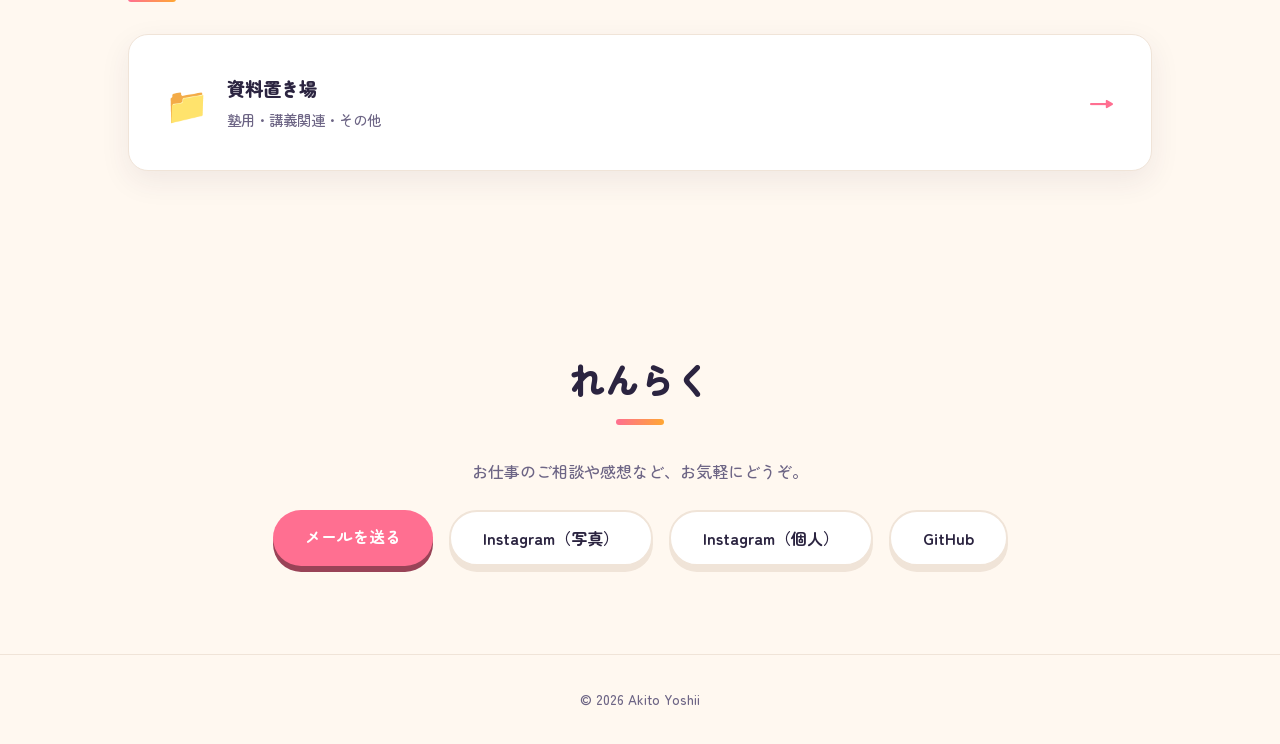
==== commit 44636901: "トップページの数字を実際の数に合わせる - ゲーム作品の数：5 → 6（雑学クイズを追加したため） - 雑学クイズの問題数：1000 問以上 → 1191 問  Co-Authored-By: Cla" ====
--- a/index.html
+++ b/index.html
@@ -64,7 +64,7 @@
         </dl>
         </div>
         <div class="stats">
-          <div><b>5</b><span>つ以上の<br>ゲーム作品</span></div>
+          <div><b>6</b><span>つ以上の<br>ゲーム作品</span></div>
           <div><b>40</b><span>曲の楽譜を<br>販売</span></div>
           <div><b>22</b><span>枚の<br>写真を掲載</span></div>
         </div>
@@ -84,7 +84,7 @@
           </a>
           <div class="body">
             <h3><a href="https://onasu-susu.github.io/quiz/">へぇ〜！雑学クイズ</a></h3>
-            <p>都道府県・世界の首都・難読漢字・四字熟語・ことわざなど、11 ジャンル・1000 問以上の 4 択クイズです。1 回 10 問の 100 点満点。インストールなしで、スマホでもパソコンでもすぐ遊べます。</p>
+            <p>都道府県・世界の首都・難読漢字・四字熟語・ことわざなど、11 ジャンル・1191 問の 4 択クイズです。1 回 10 問の 100 点満点。インストールなしで、スマホでもパソコンでもすぐ遊べます。</p>
             <ul class="tags"><li>HTML</li><li>CSS</li><li>JavaScript</li></ul>
             <a class="button play" href="https://onasu-susu.github.io/quiz/">▶ 今すぐ遊ぶ</a>
           </div>
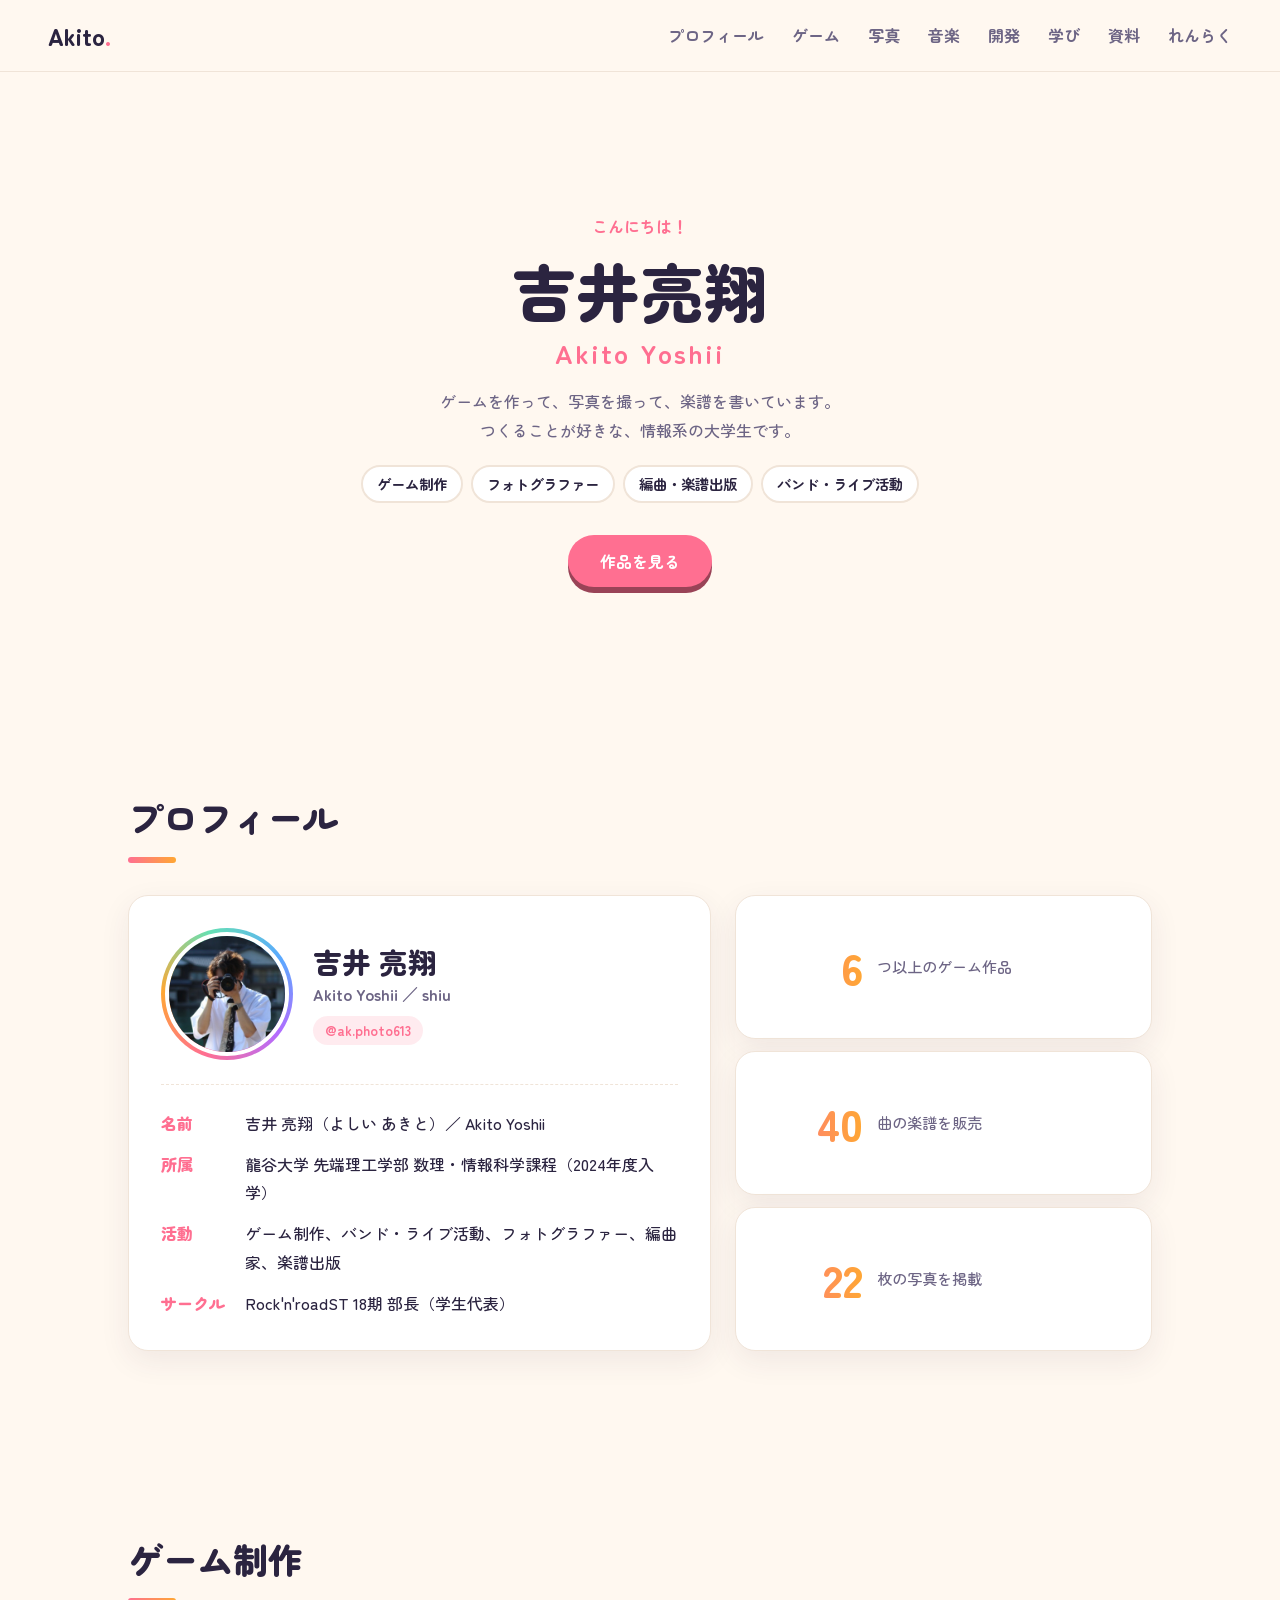
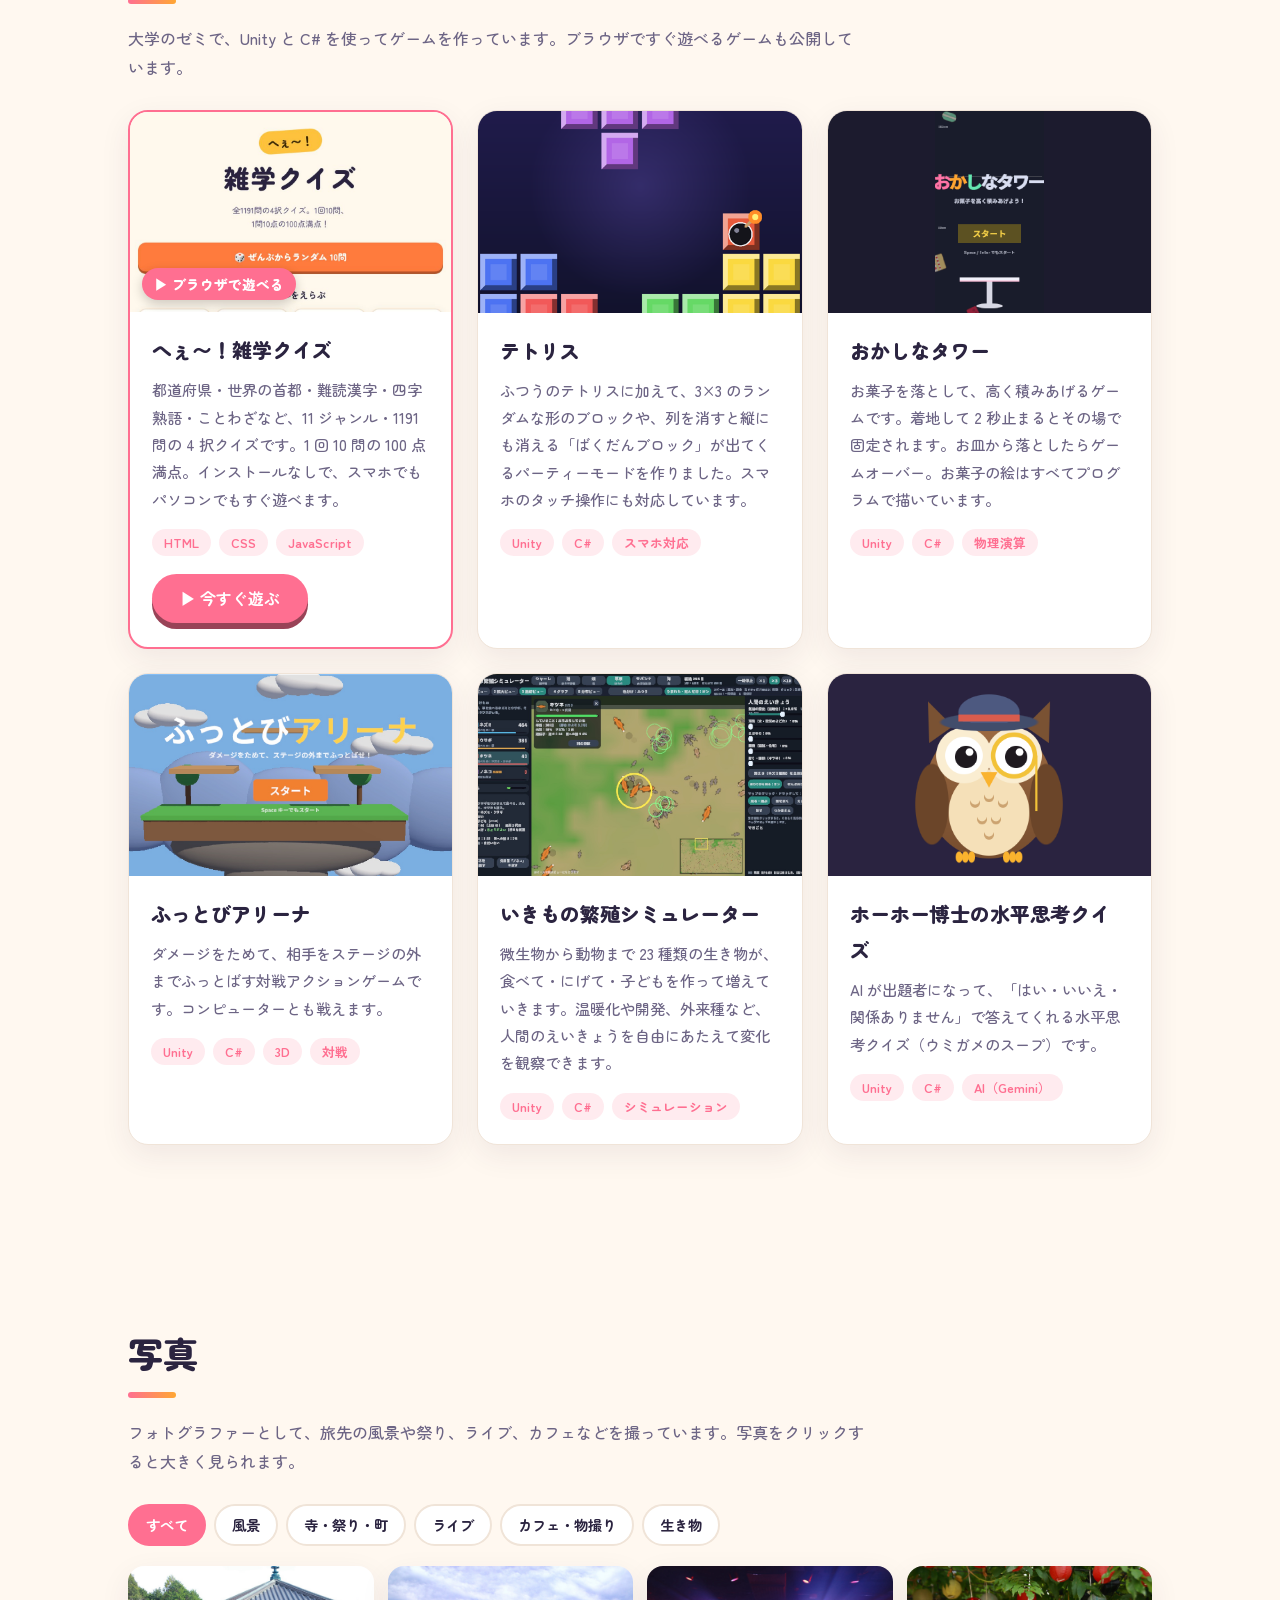
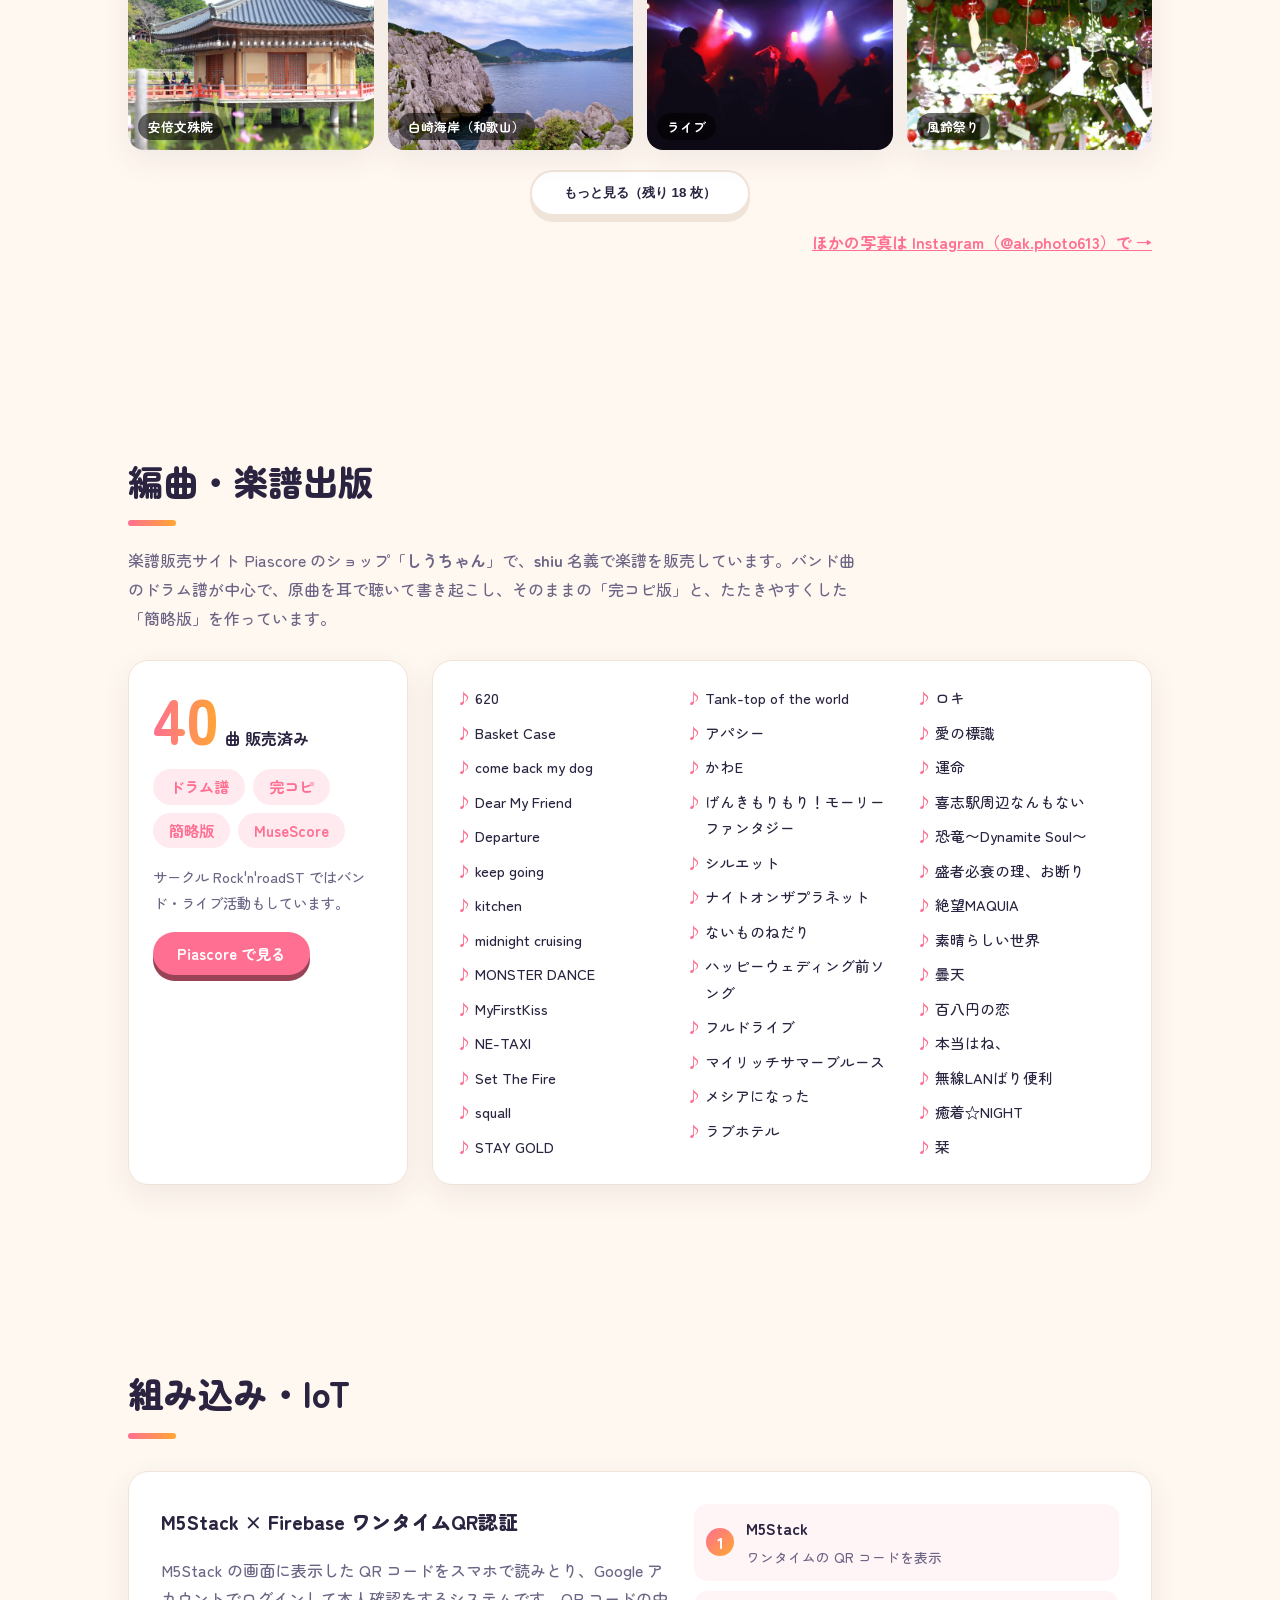
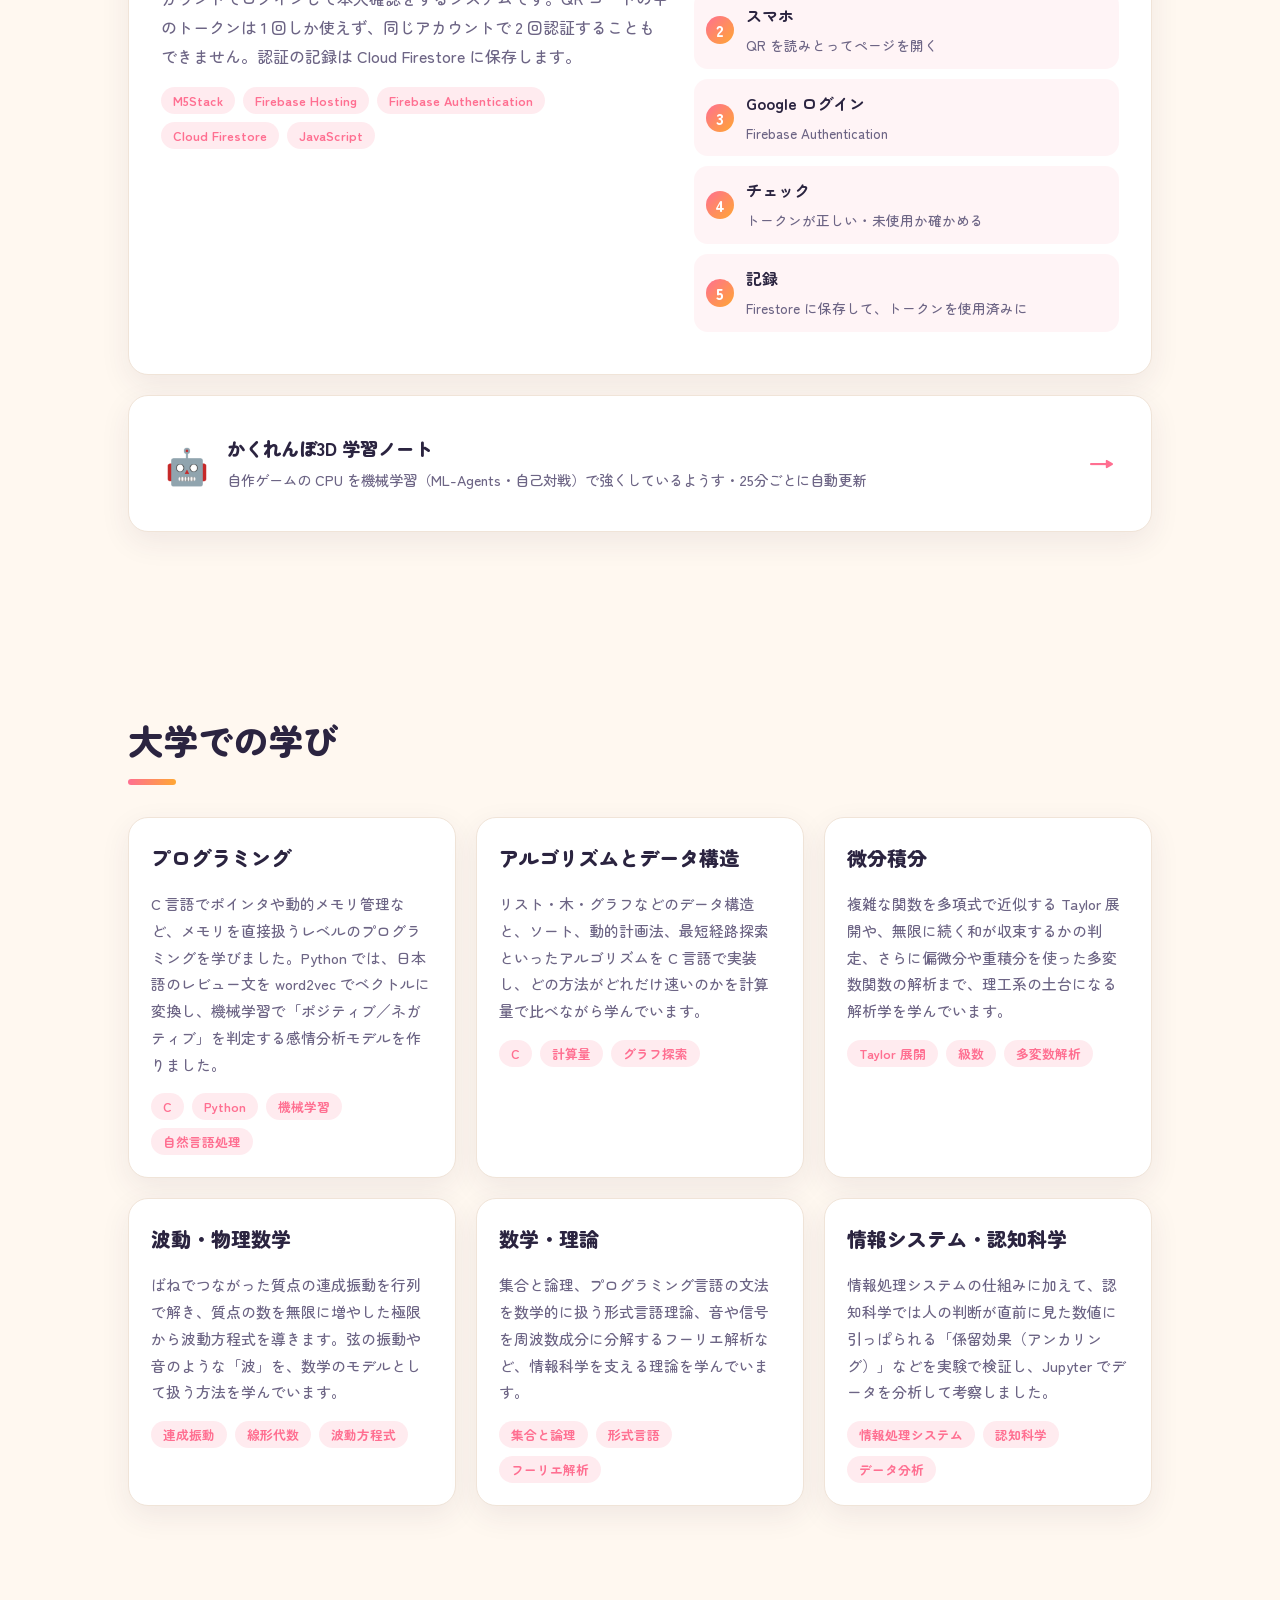
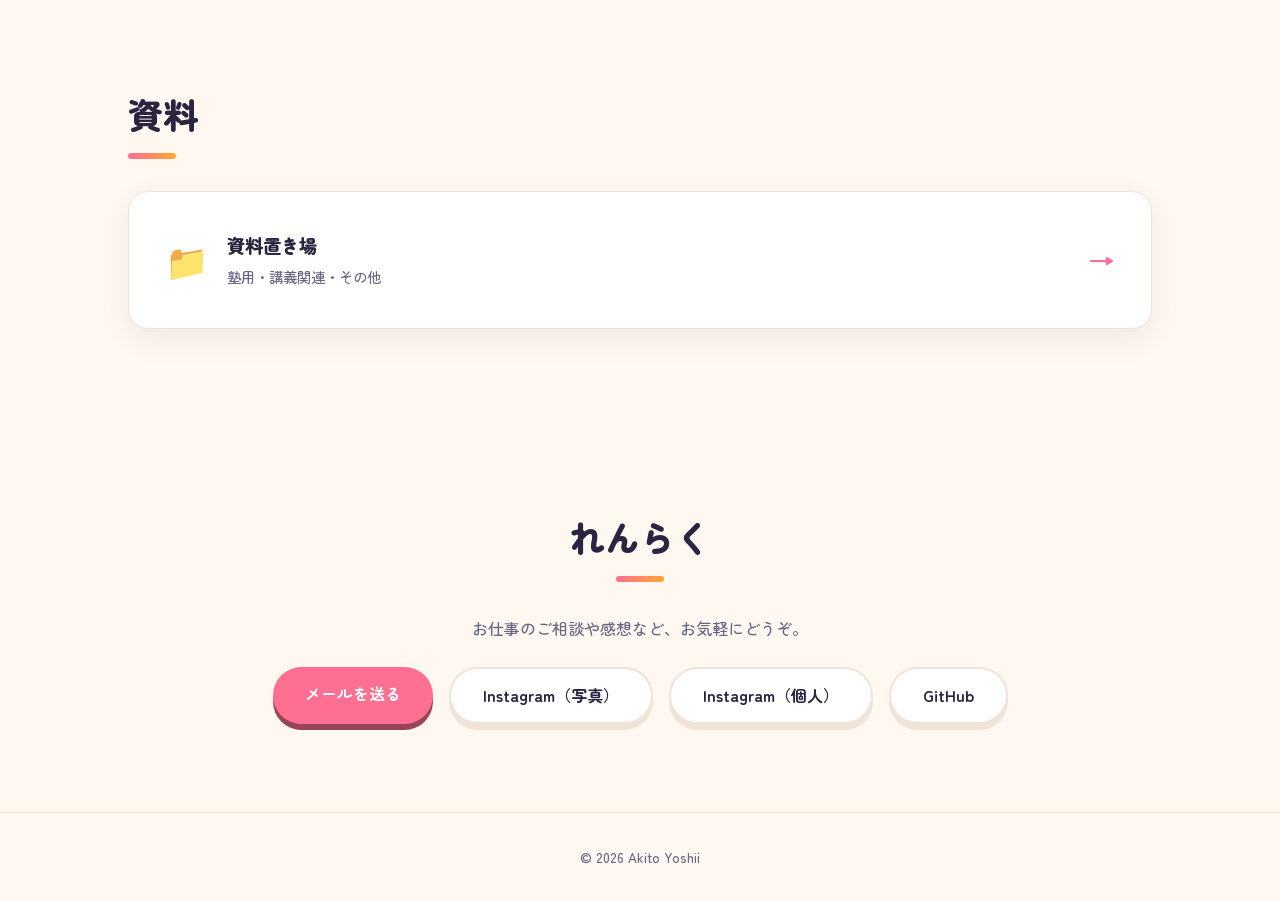
==== commit 7b1aa49a: "かくれんぼ3D 学習ノートのページを追加（25分ごとに自動更新） Co-Authored-By: Claude Opus 5.5 <noreply@anthropic.com>" ====
--- a/index.html
+++ b/index.html
@@ -219,6 +219,11 @@
           <li><b>記録</b><span>Firestore に保存して、トークンを使用済みに</span></li>
         </ol>
       </div>
+      <a class="shiryo-link about-box" href="ml/hideseek/" style="margin-top:20px">
+        <span class="shiryo-icon" aria-hidden="true">🤖</span>
+        <span class="shiryo-text"><b>かくれんぼ3D 学習ノート</b><span>自作ゲームの CPU を機械学習（ML-Agents・自己対戦）で強くしているようす・25分ごとに自動更新</span></span>
+        <span class="shiryo-arrow" aria-hidden="true">→</span>
+      </a>
     </section>
 
     <!-- 学び -->
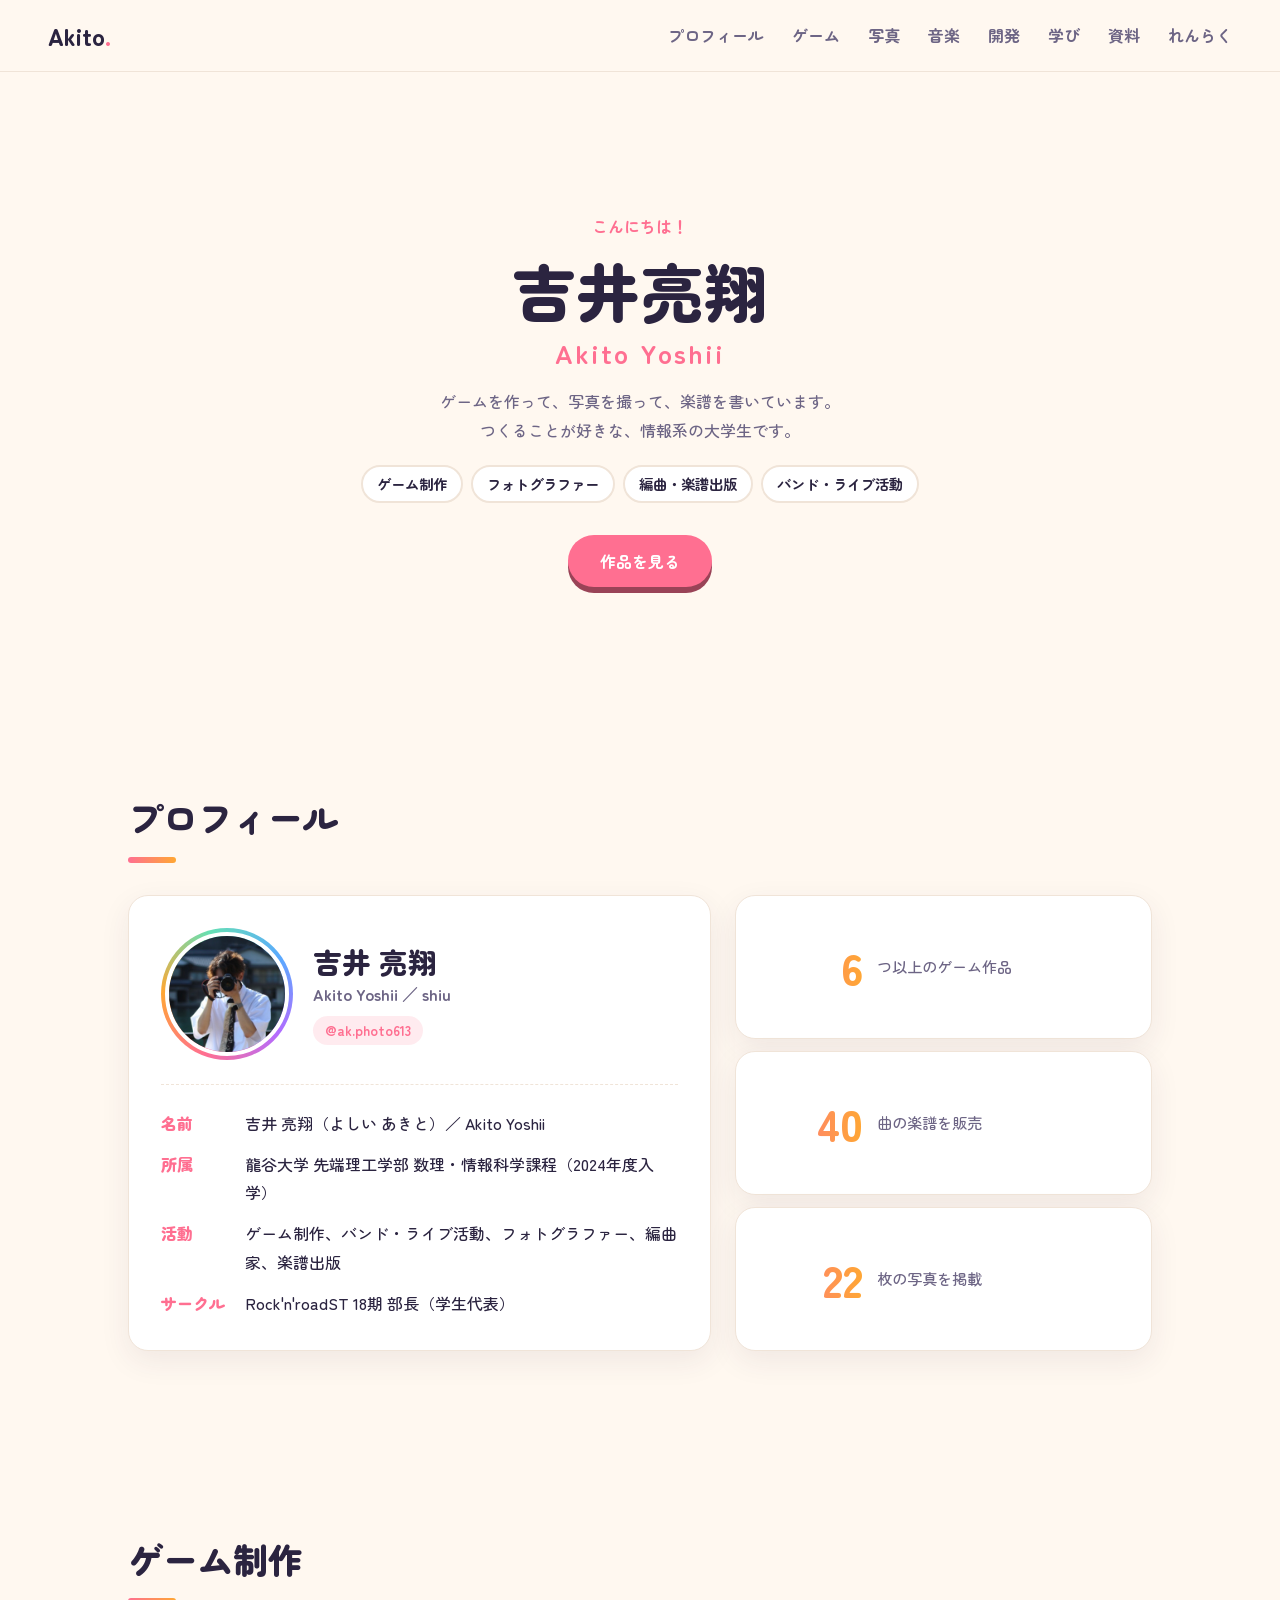
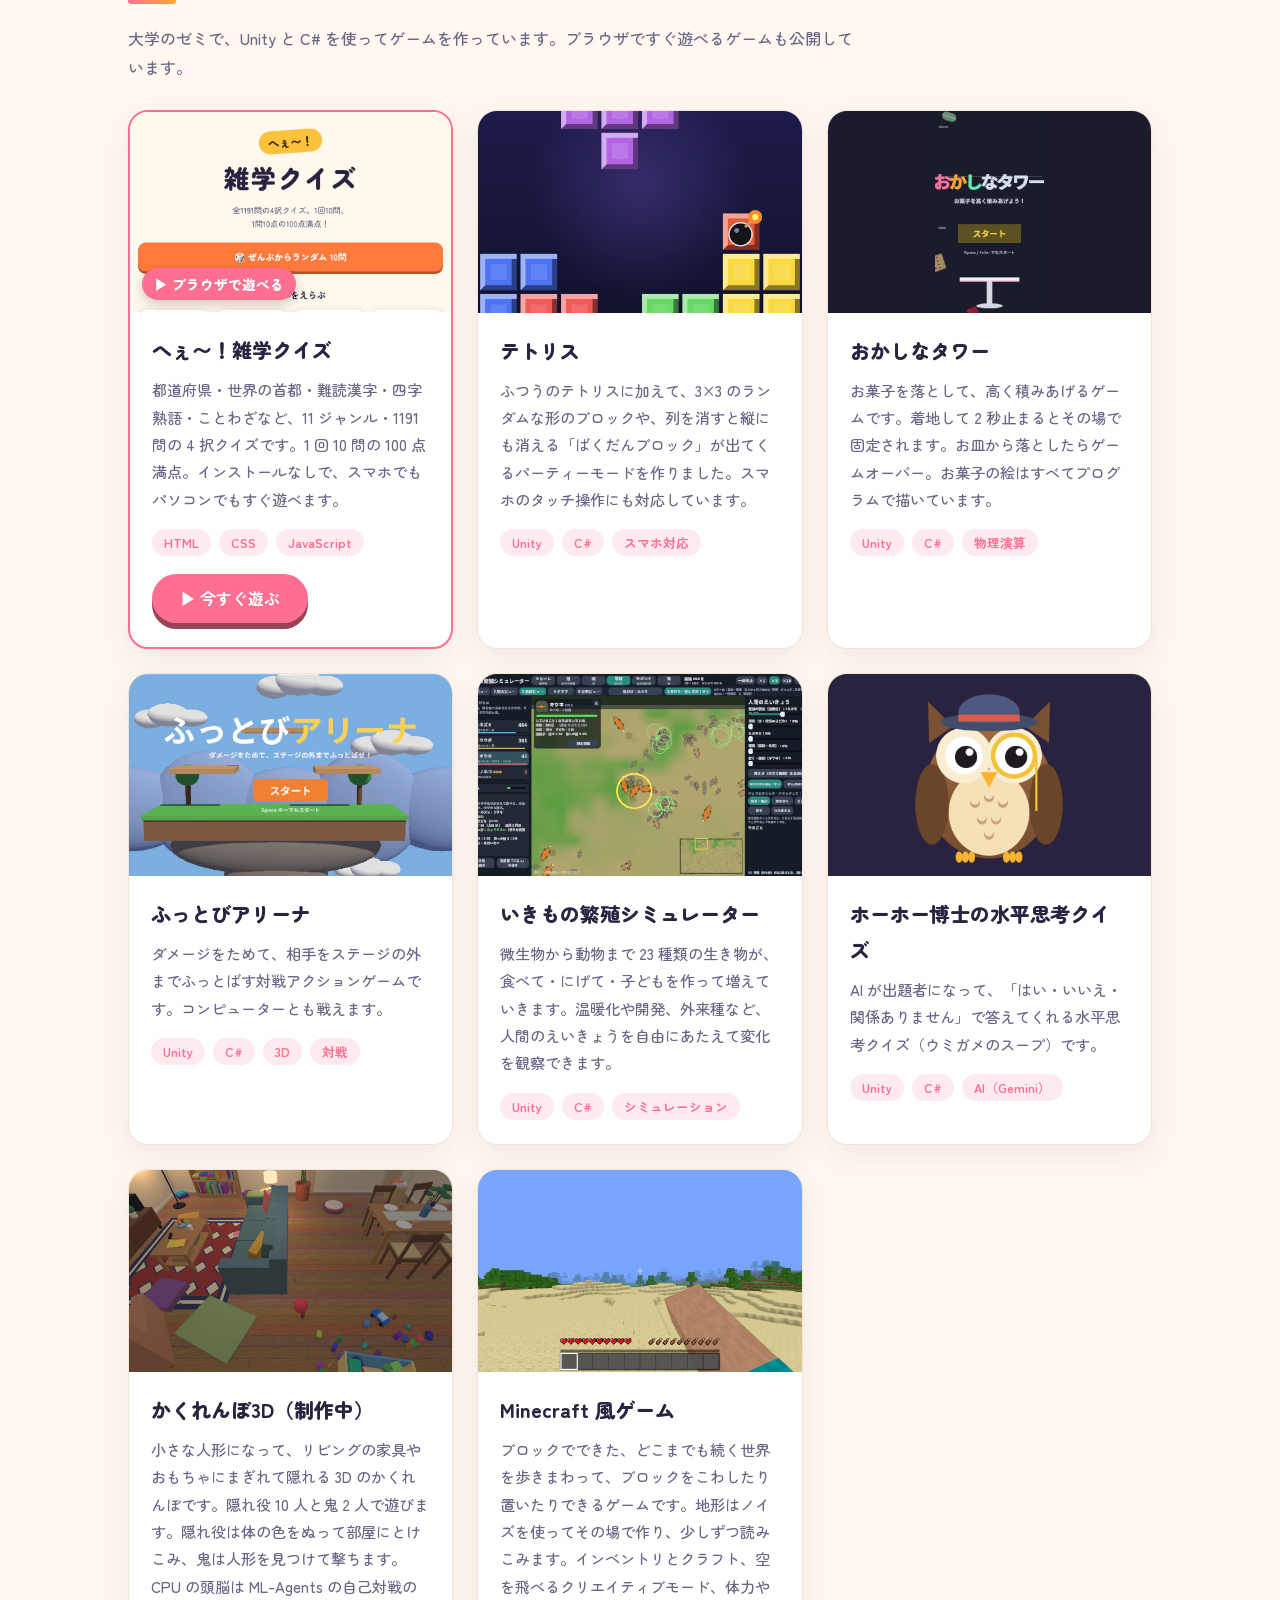
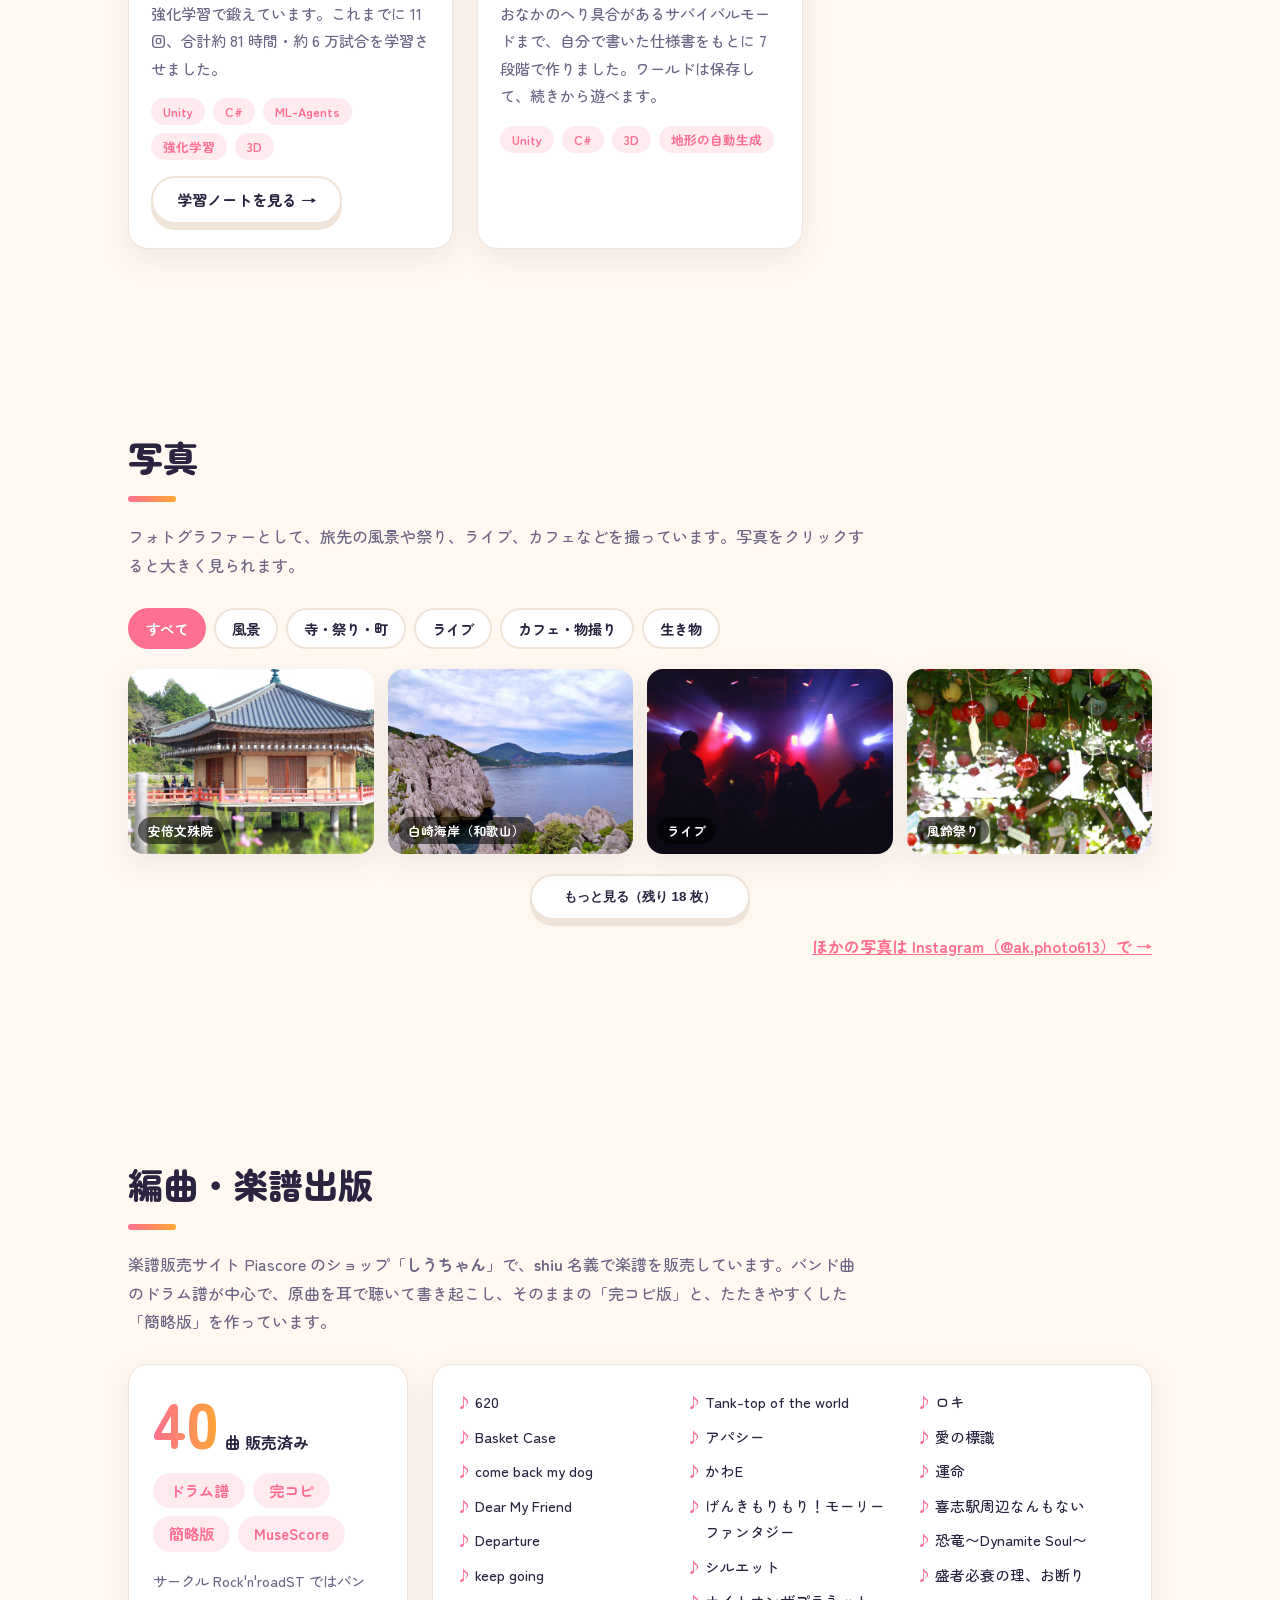
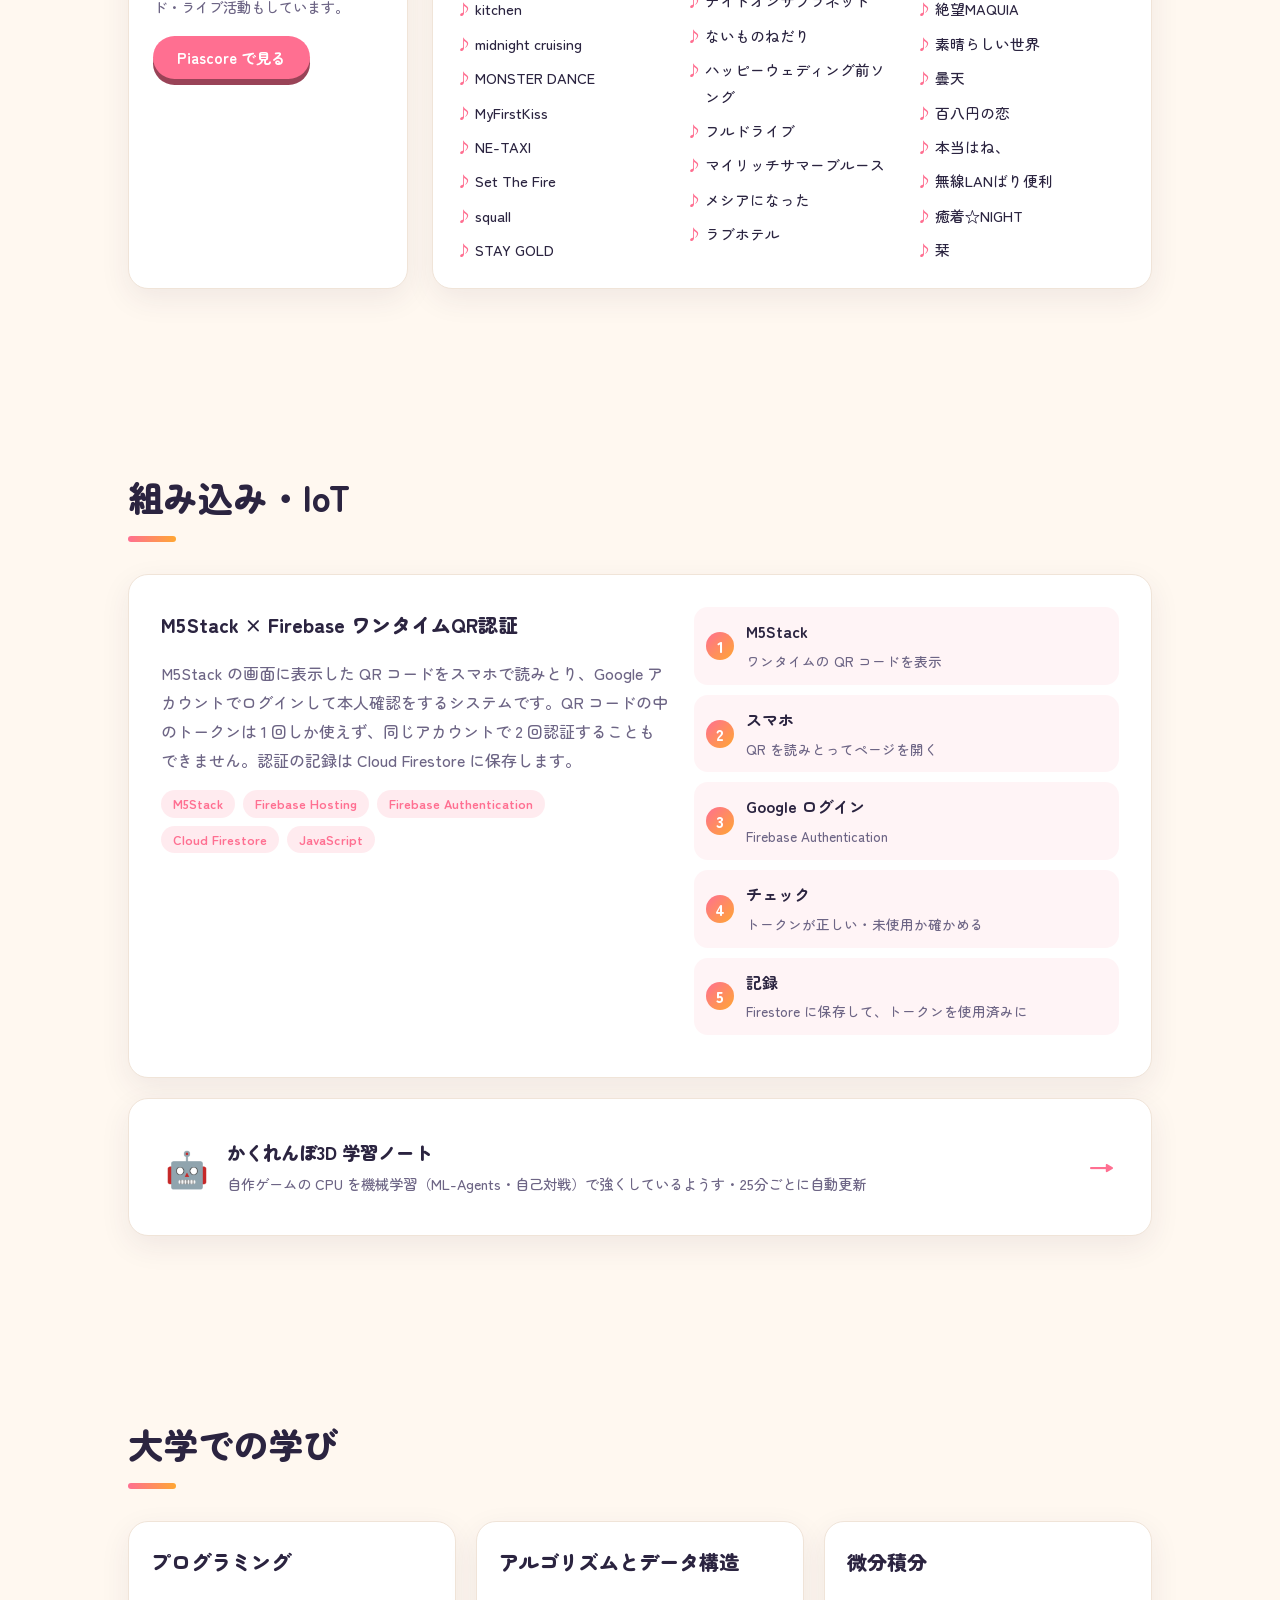
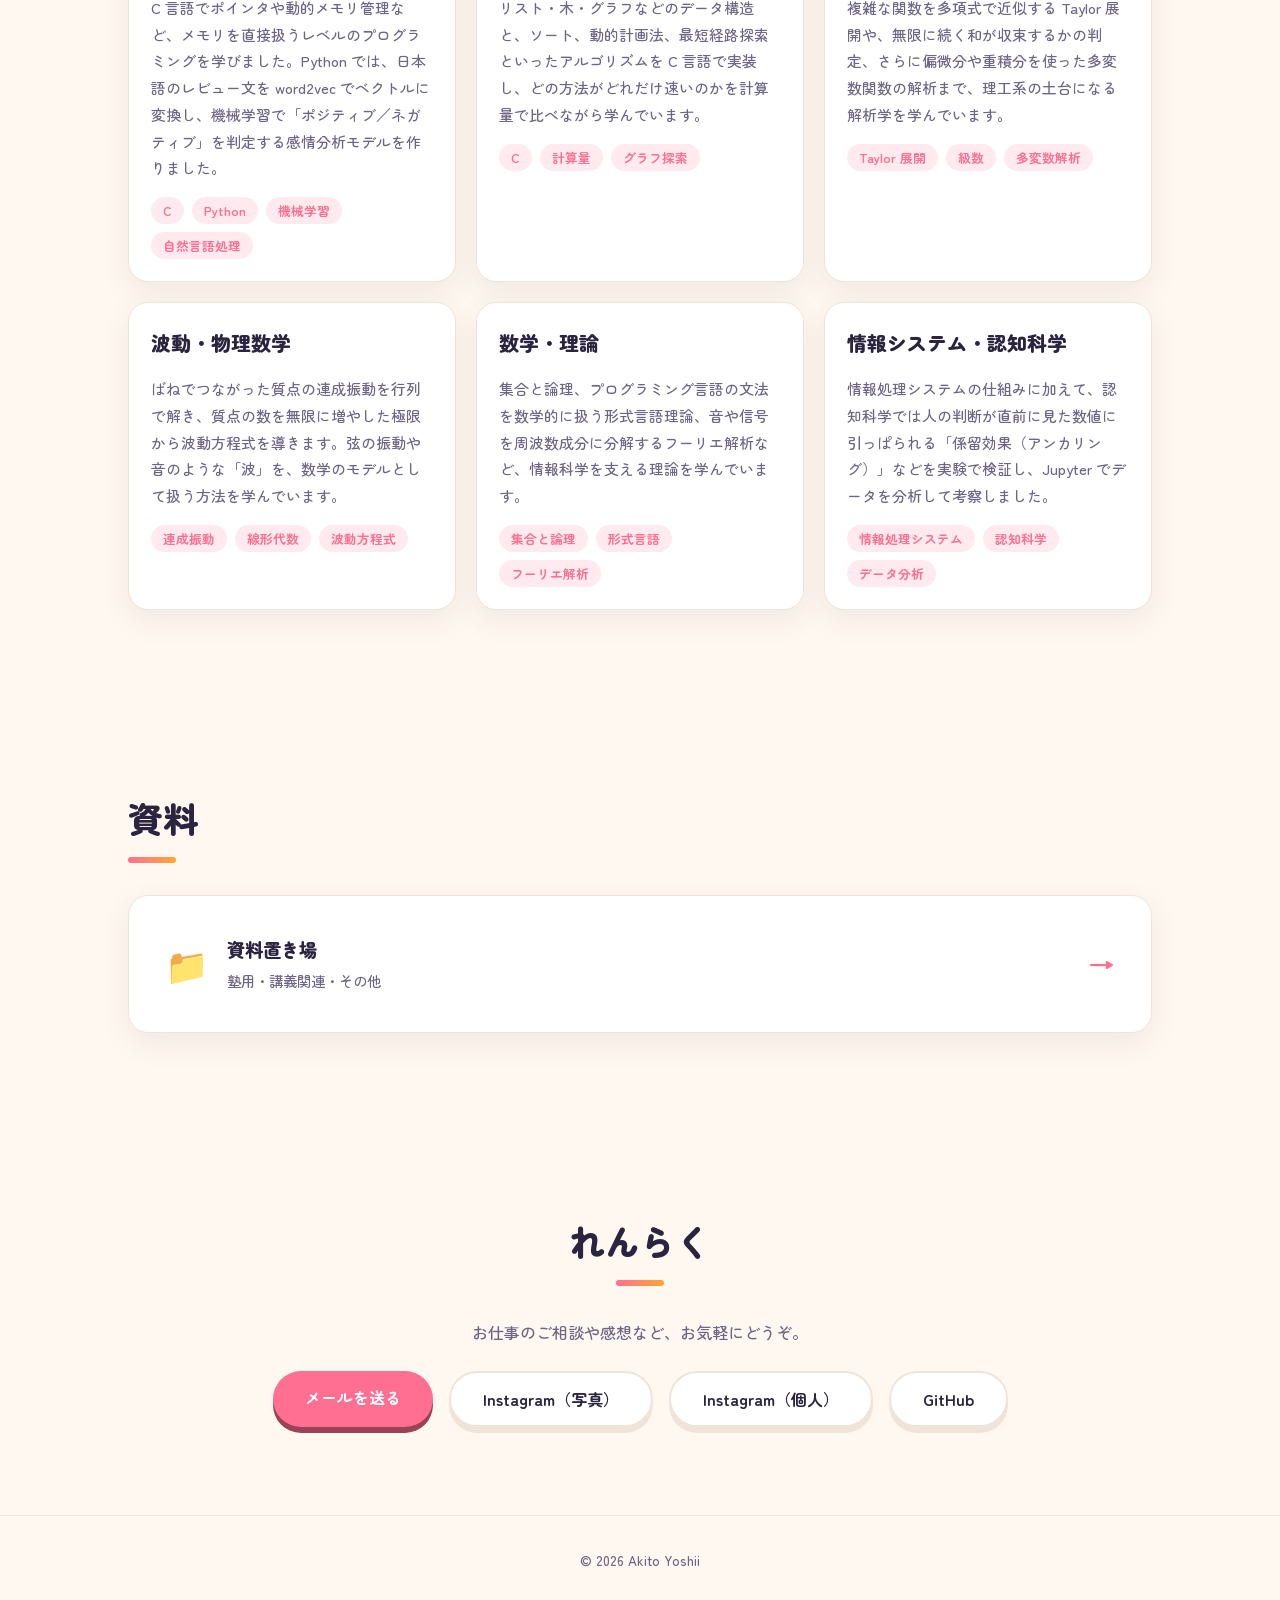
==== commit b5bb430b: "ゲーム制作に「かくれんぼ3D（制作中）」と「Minecraft 風ゲーム」を追加" ====
--- a/index.html
+++ b/index.html
@@ -135,6 +135,25 @@
           </div>
         </article>
 
+        <article class="card">
+          <div class="shot shot-cover"><img src="images/hideseek.jpg" alt="家具やおもちゃが置かれたリビングを上から見下ろした、かくれんぼ3Dの試合の画面" loading="lazy"></div>
+          <div class="body">
+            <h3>かくれんぼ3D（制作中）</h3>
+            <p>小さな人形になって、リビングの家具やおもちゃにまぎれて隠れる 3D のかくれんぼです。隠れ役 10 人と鬼 2 人で遊びます。隠れ役は体の色をぬって部屋にとけこみ、鬼は人形を見つけて撃ちます。CPU の頭脳は ML-Agents の自己対戦の強化学習で鍛えています。これまでに 11 回、合計約 81 時間・約 6 万試合を学習させました。</p>
+            <ul class="tags"><li>Unity</li><li>C#</li><li>ML-Agents</li><li>強化学習</li><li>3D</li></ul>
+            <a class="button sub shop" href="ml/hideseek/">学習ノートを見る →</a>
+          </div>
+        </article>
+
+        <article class="card">
+          <div class="shot shot-cover"><img src="images/minecraftlike.jpg" alt="ブロックでできた砂地と森が広がる、Minecraft 風ゲームのプレイ画面" loading="lazy"></div>
+          <div class="body">
+            <h3>Minecraft 風ゲーム</h3>
+            <p>ブロックでできた、どこまでも続く世界を歩きまわって、ブロックをこわしたり置いたりできるゲームです。地形はノイズを使ってその場で作り、少しずつ読みこみます。インベントリとクラフト、空を飛べるクリエイティブモード、体力やおなかのへり具合があるサバイバルモードまで、自分で書いた仕様書をもとに 7 段階で作りました。ワールドは保存して、続きから遊べます。</p>
+            <ul class="tags"><li>Unity</li><li>C#</li><li>3D</li><li>地形の自動生成</li></ul>
+          </div>
+        </article>
+
       </div>
     </section>
 
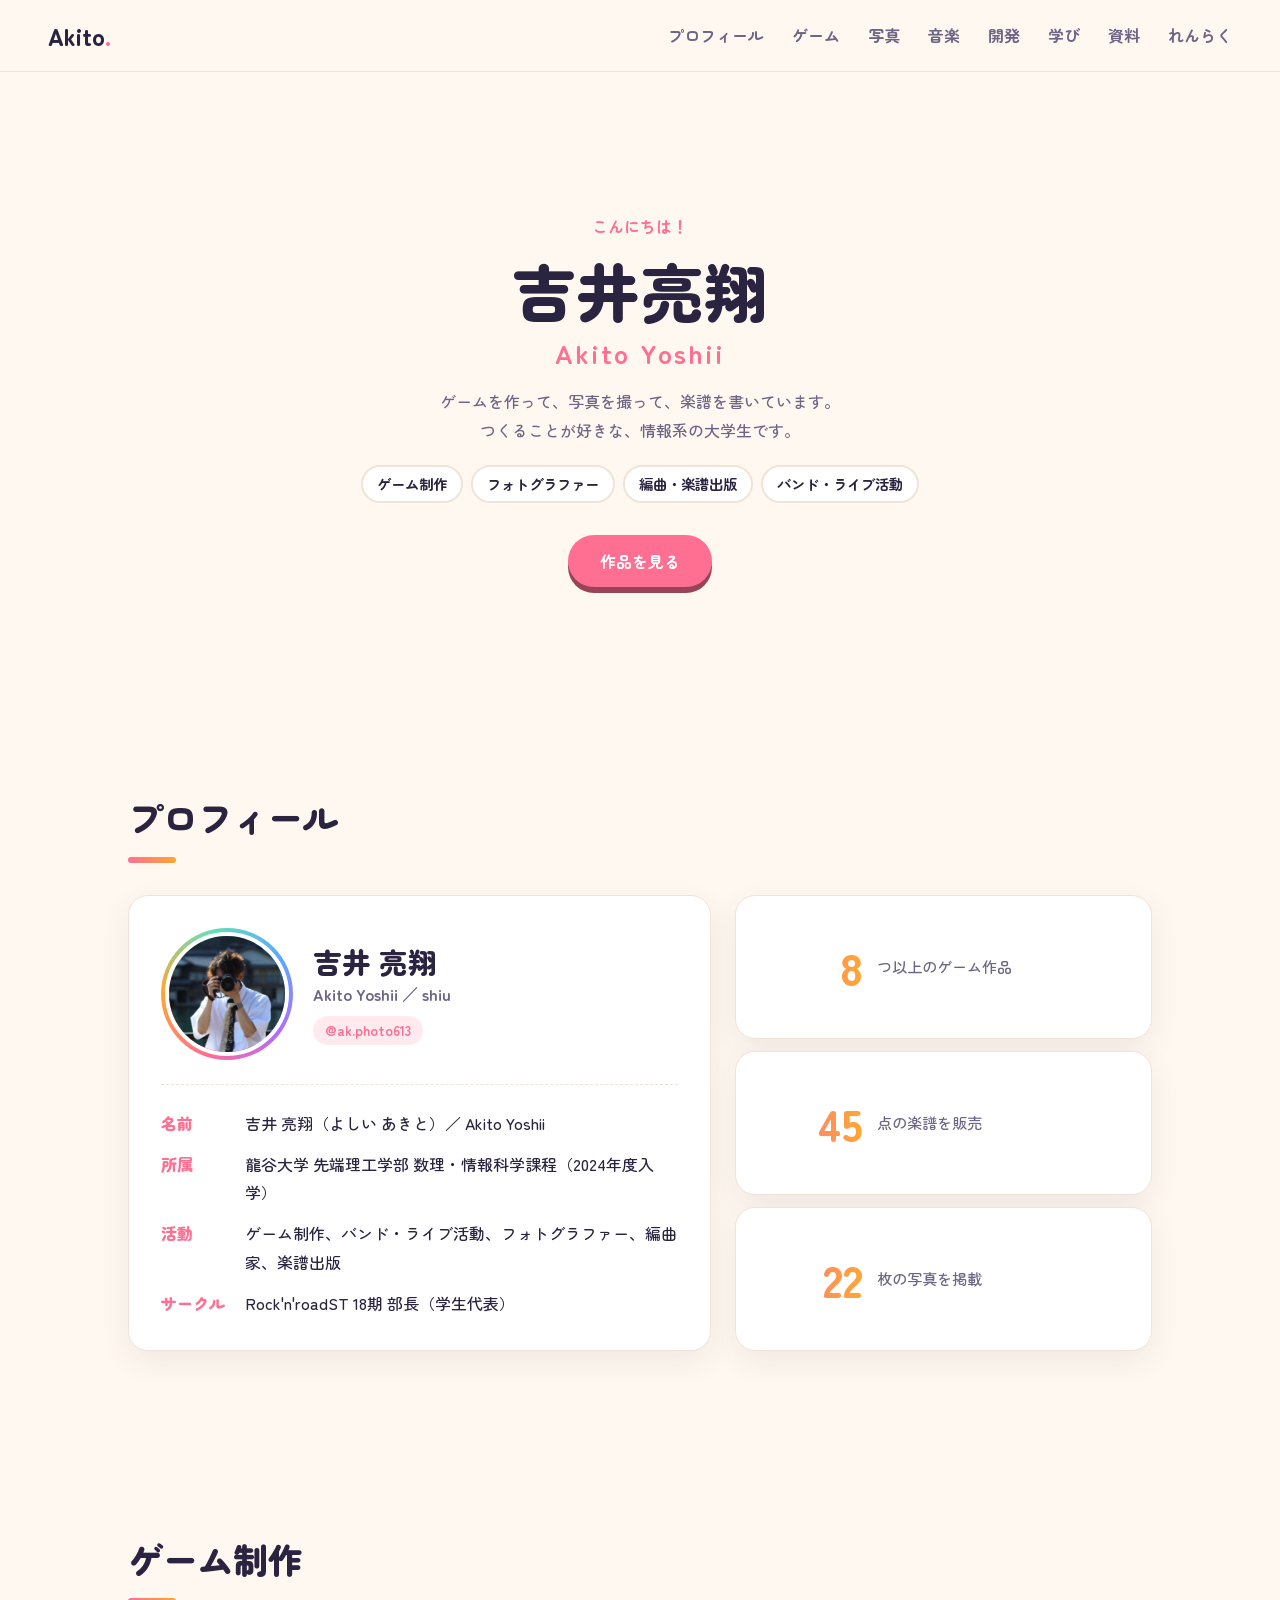
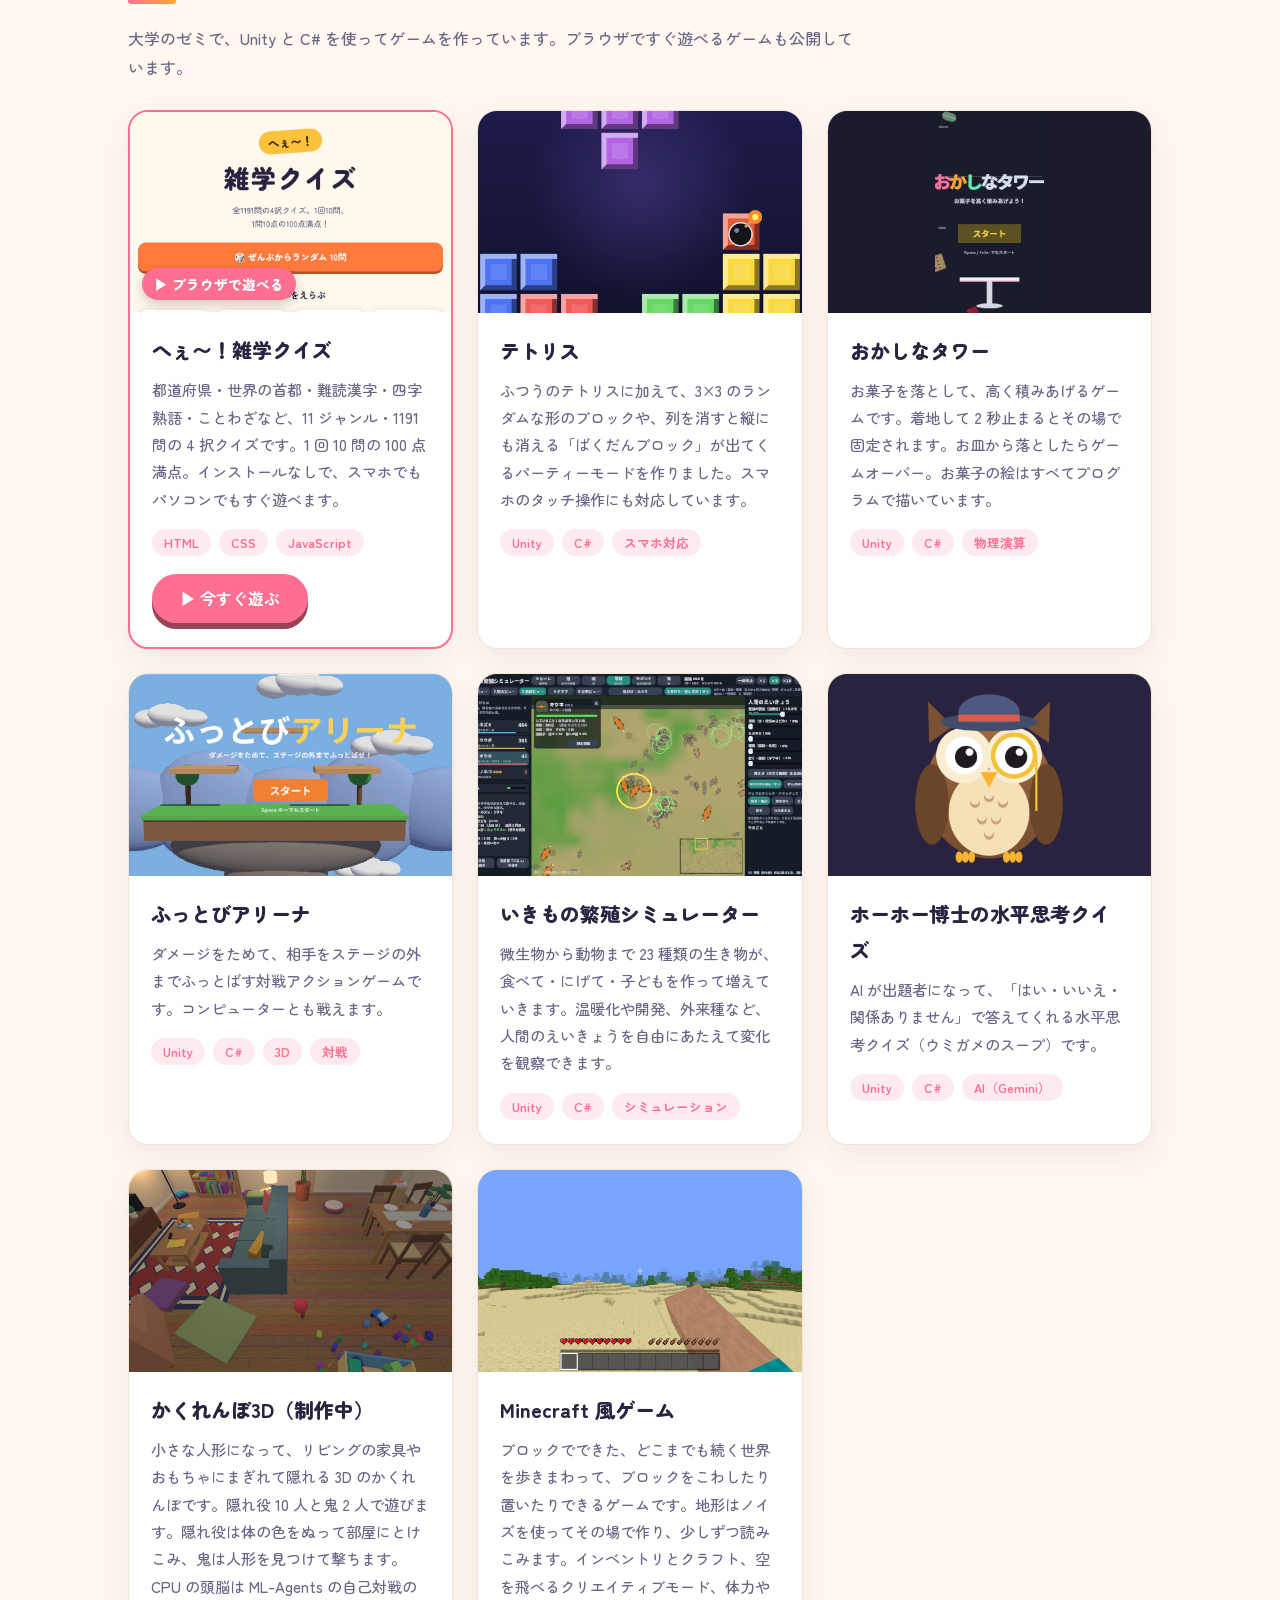
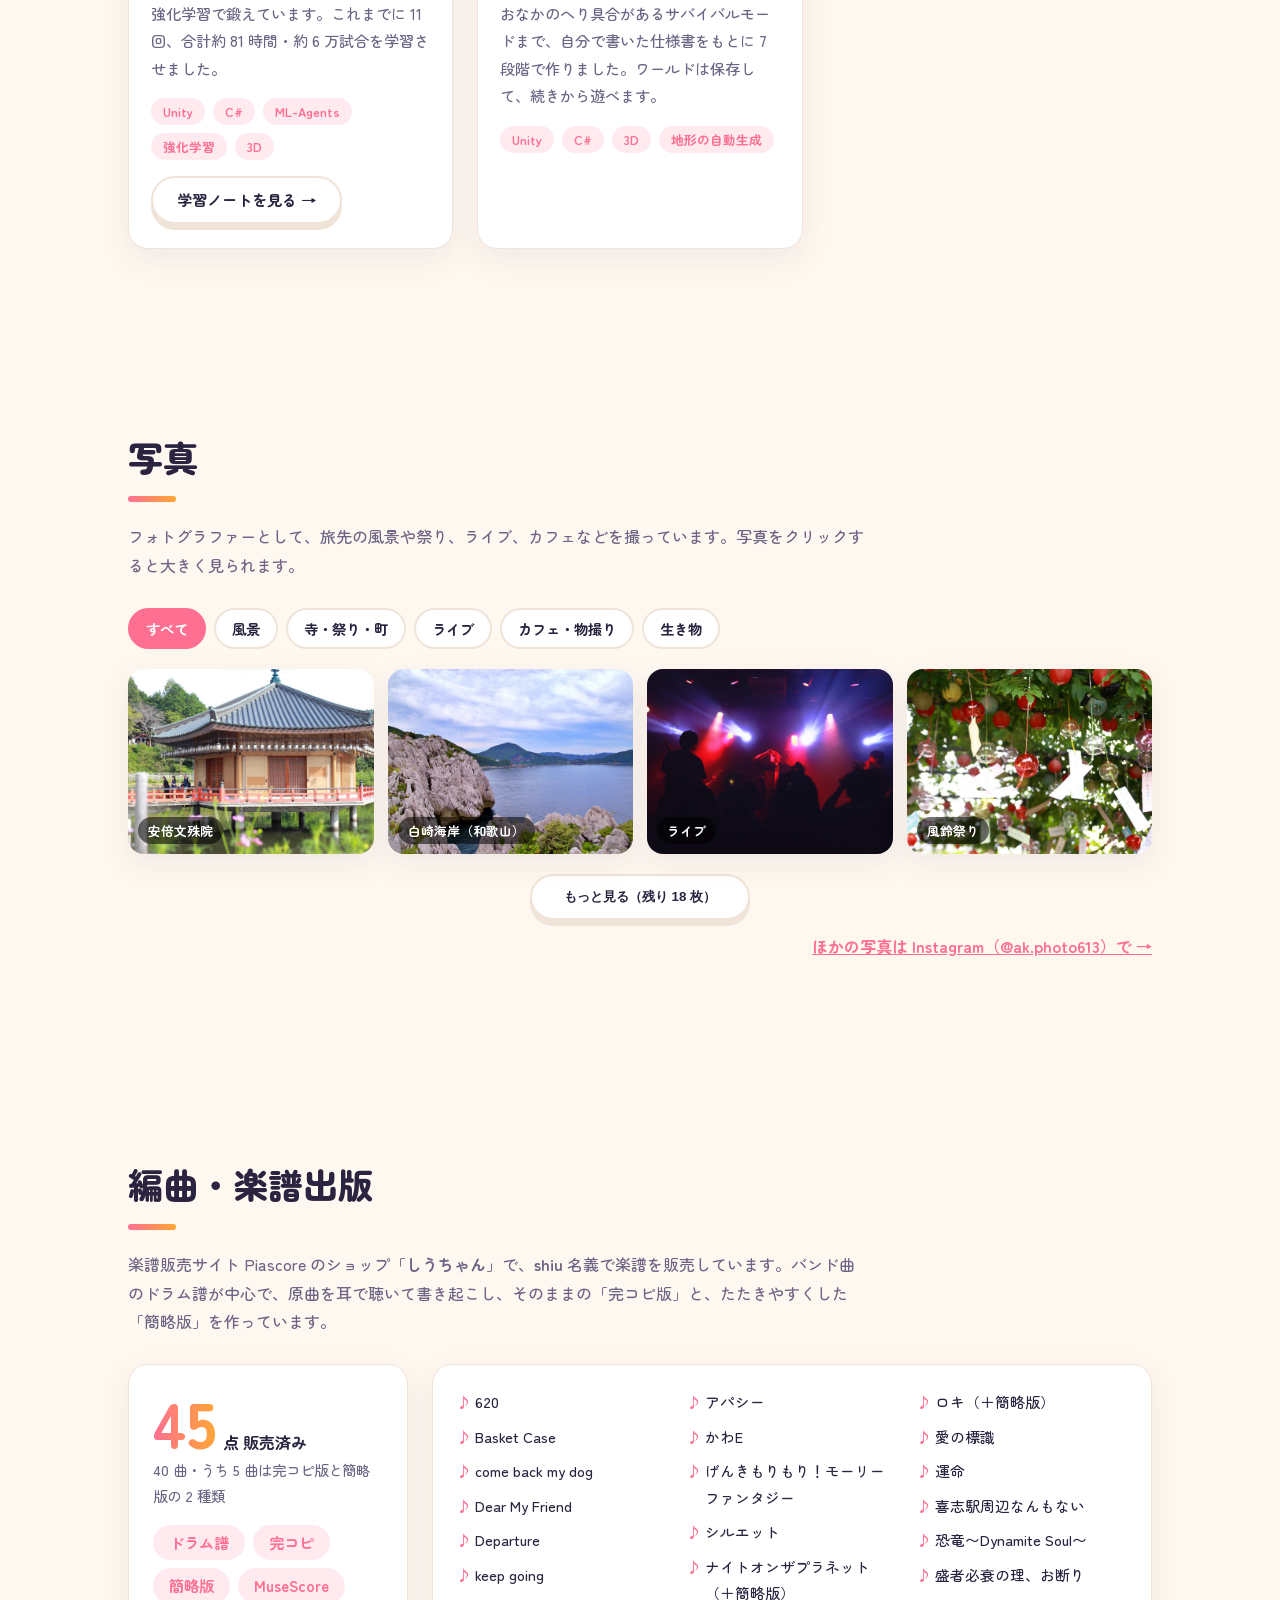
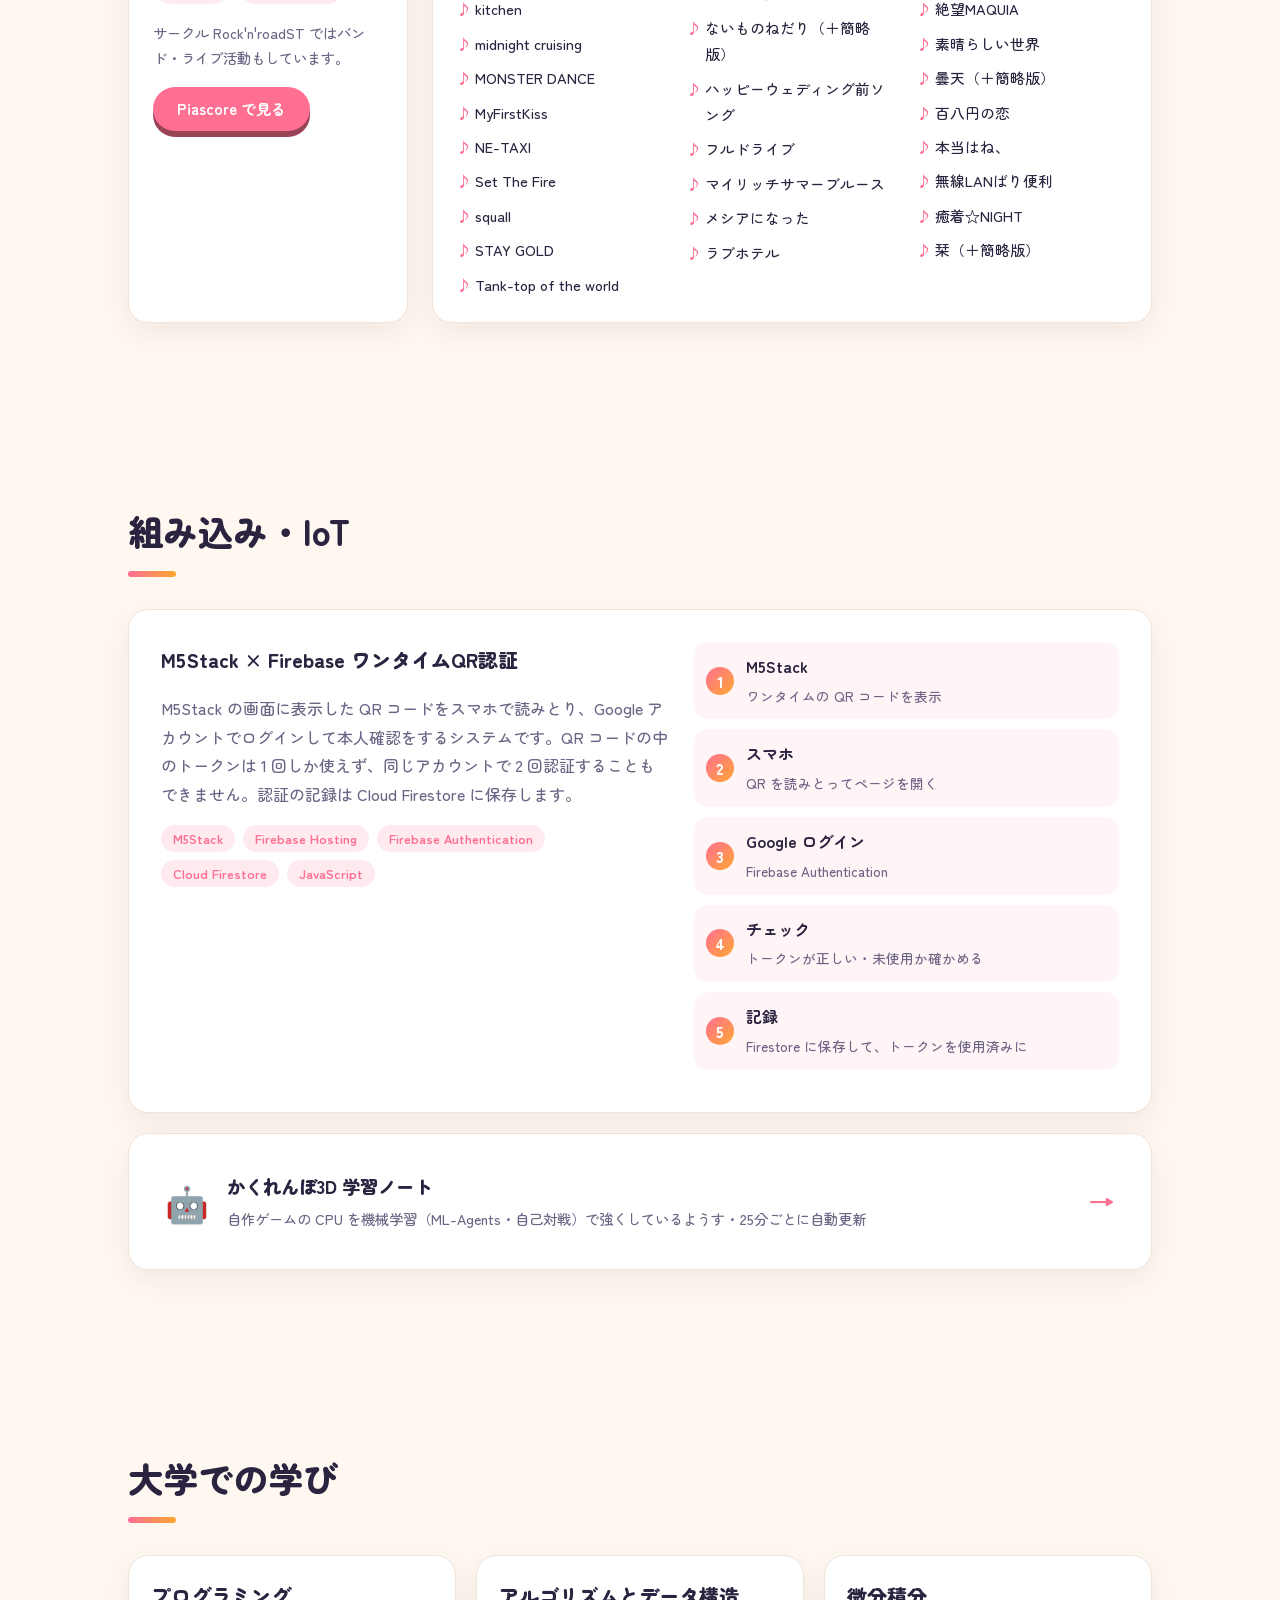
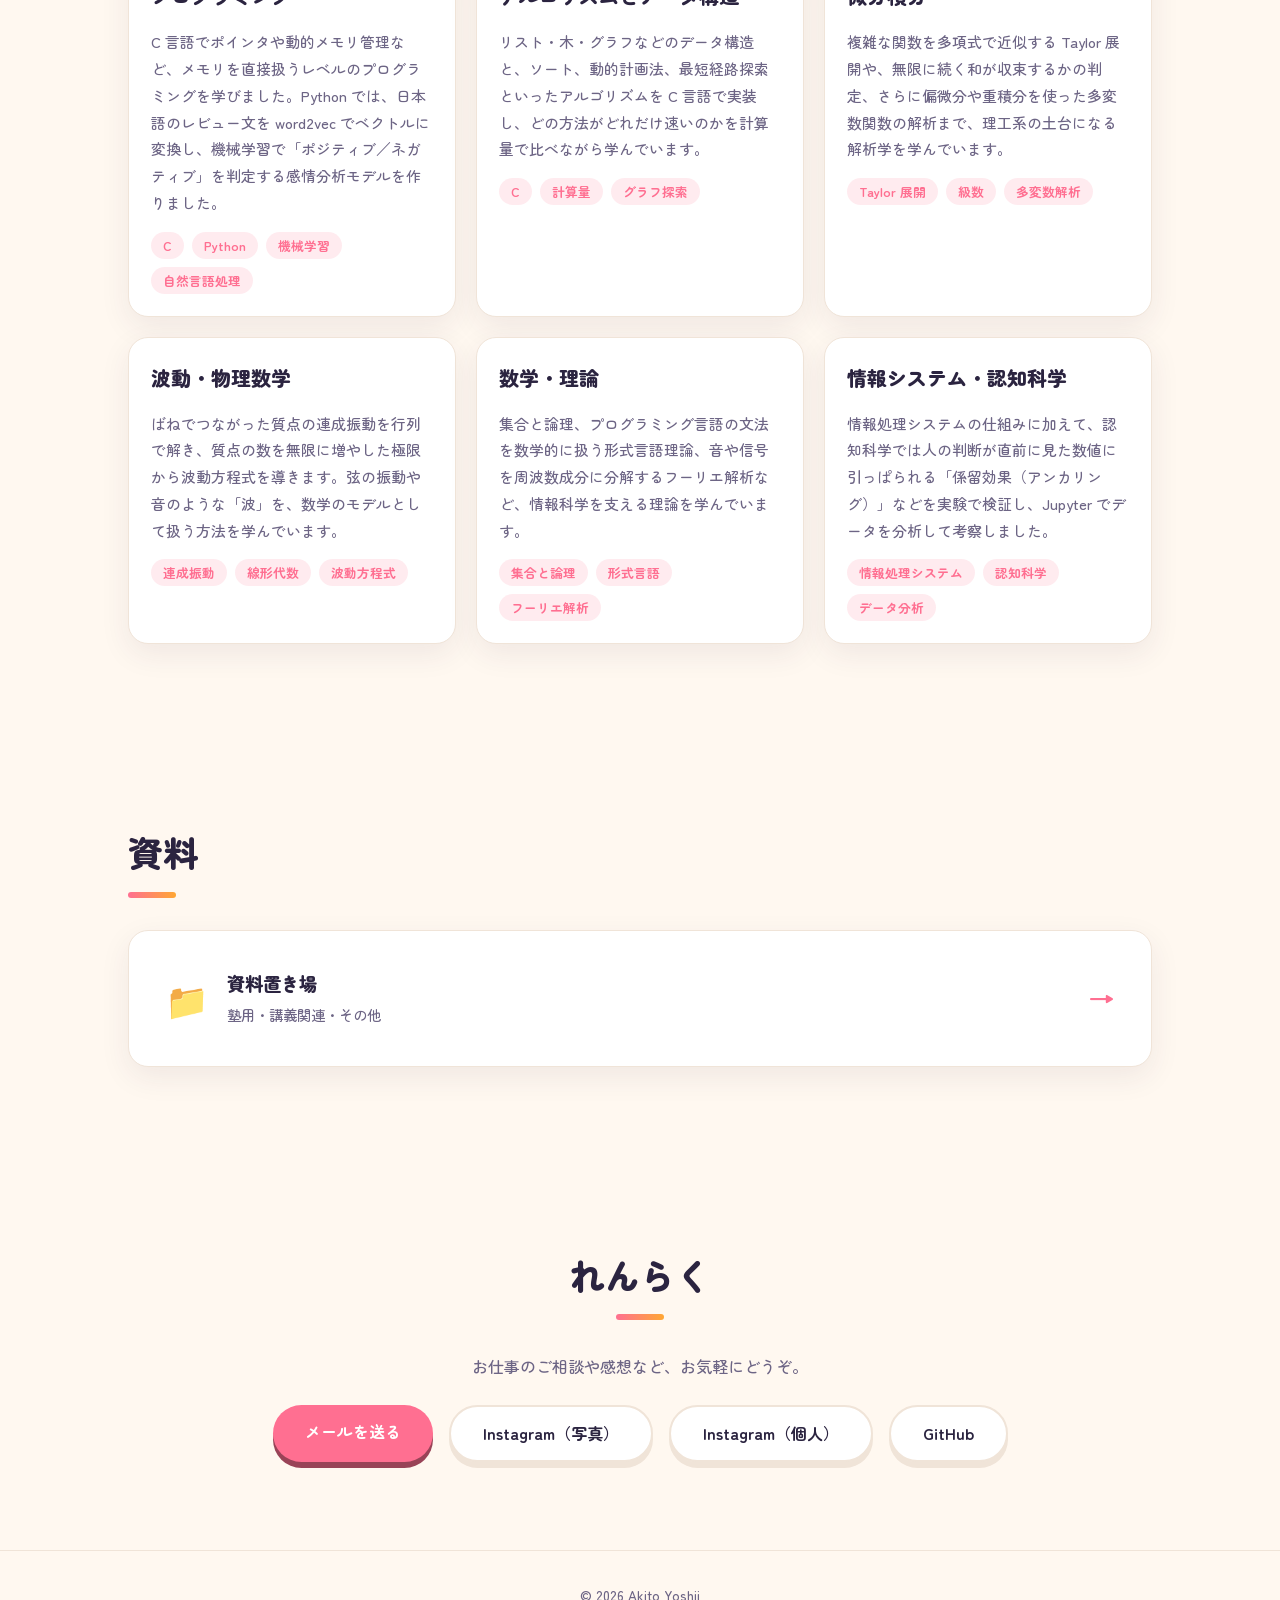
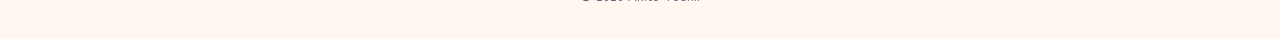
==== commit 4a27c975: "ゲーム作品数と楽譜の販売数を更新（完コピ版と簡略版は別に数える）" ====
--- a/index.html
+++ b/index.html
@@ -64,8 +64,8 @@
         </dl>
         </div>
         <div class="stats">
-          <div><b>6</b><span>つ以上の<br>ゲーム作品</span></div>
-          <div><b>40</b><span>曲の楽譜を<br>販売</span></div>
+          <div><b>8</b><span>つ以上の<br>ゲーム作品</span></div>
+          <div><b>45</b><span>点の楽譜を<br>販売</span></div>
           <div><b>22</b><span>枚の<br>写真を掲載</span></div>
         </div>
       </div>
@@ -203,7 +203,8 @@
       <p class="intro">楽譜販売サイト Piascore のショップ「<b>しうちゃん</b>」で、<b>shiu</b> 名義で楽譜を販売しています。バンド曲のドラム譜が中心で、原曲を耳で聴いて書き起こし、そのままの「完コピ版」と、たたきやすくした「簡略版」を作っています。</p>
       <div class="music">
         <div class="music-info">
-          <div class="big-number"><b>40</b><span>曲 販売済み</span></div>
+          <div class="big-number"><b>45</b><span>点 販売済み</span></div>
+          <p class="note">40 曲・うち 5 曲は完コピ版と簡略版の 2 種類</p>
           <ul class="tags big"><li>ドラム譜</li><li>完コピ</li><li>簡略版</li><li>MuseScore</li></ul>
           <p class="note">サークル Rock'n'roadST ではバンド・ライブ活動もしています。</p>
           <a class="button shop" href="https://store.piascore.com/search?c=1262" target="_blank" rel="noopener">Piascore で見る</a>
@@ -212,11 +213,11 @@
           <li>620</li><li>Basket Case</li><li>come back my dog</li><li>Dear My Friend</li><li>Departure</li>
           <li>keep going</li><li>kitchen</li><li>midnight cruising</li><li>MONSTER DANCE</li><li>MyFirstKiss</li>
           <li>NE-TAXI</li><li>Set The Fire</li><li>squall</li><li>STAY GOLD</li><li>Tank-top of the world</li>
-          <li>アパシー</li><li>かわE</li><li>げんきもりもり！モーリーファンタジー</li><li>シルエット</li><li>ナイトオンザプラネット</li>
-          <li>ないものねだり</li><li>ハッピーウェディング前ソング</li><li>フルドライブ</li><li>マイリッチサマーブルース</li><li>メシアになった</li>
-          <li>ラブホテル</li><li>ロキ</li><li>愛の標識</li><li>運命</li><li>喜志駅周辺なんもない</li>
-          <li>恐竜〜Dynamite Soul〜</li><li>盛者必衰の理、お断り</li><li>絶望MAQUIA</li><li>素晴らしい世界</li><li>曇天</li>
-          <li>百八円の恋</li><li>本当はね、</li><li>無線LANばり便利</li><li>癒着☆NIGHT</li><li>栞</li>
+          <li>アパシー</li><li>かわE</li><li>げんきもりもり！モーリーファンタジー</li><li>シルエット</li><li>ナイトオンザプラネット（＋簡略版）</li>
+          <li>ないものねだり（＋簡略版）</li><li>ハッピーウェディング前ソング</li><li>フルドライブ</li><li>マイリッチサマーブルース</li><li>メシアになった</li>
+          <li>ラブホテル</li><li>ロキ（＋簡略版）</li><li>愛の標識</li><li>運命</li><li>喜志駅周辺なんもない</li>
+          <li>恐竜〜Dynamite Soul〜</li><li>盛者必衰の理、お断り</li><li>絶望MAQUIA</li><li>素晴らしい世界</li><li>曇天（＋簡略版）</li>
+          <li>百八円の恋</li><li>本当はね、</li><li>無線LANばり便利</li><li>癒着☆NIGHT</li><li>栞（＋簡略版）</li>
         </ul>
       </div>
     </section>
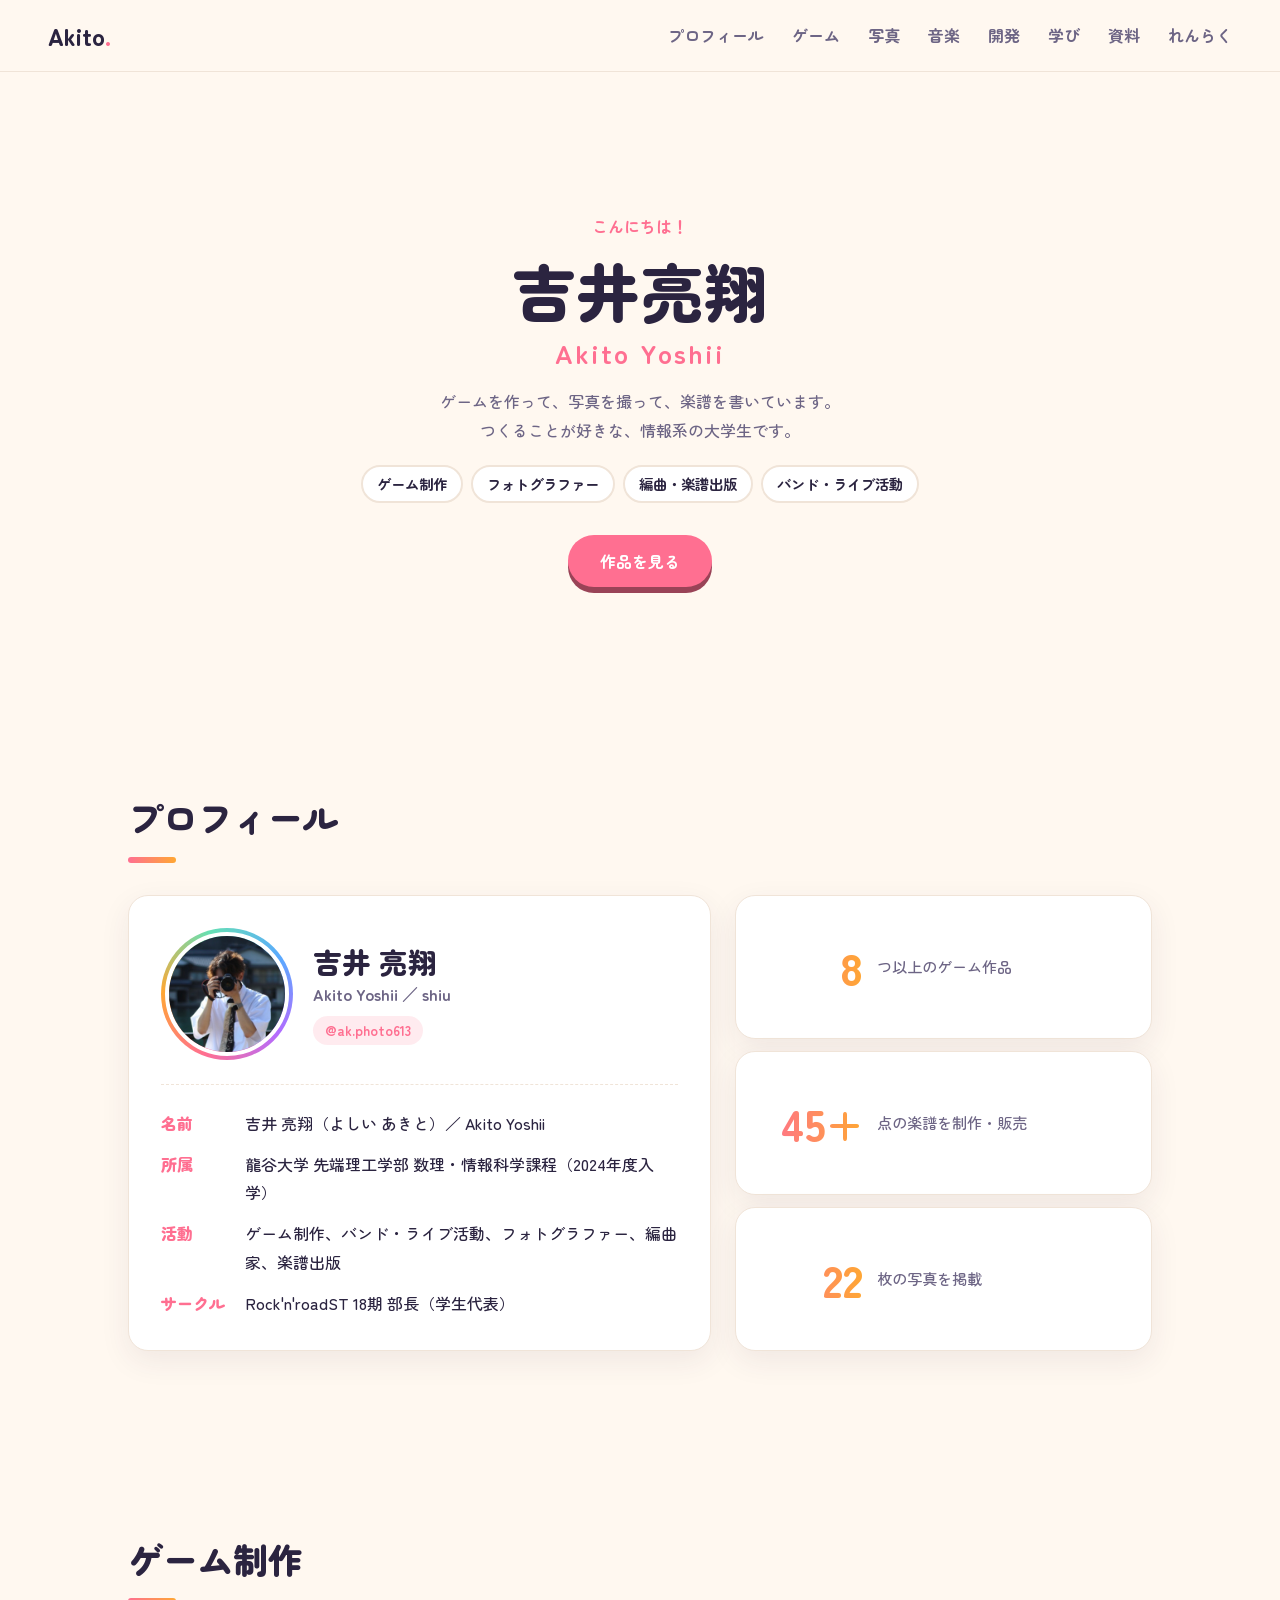
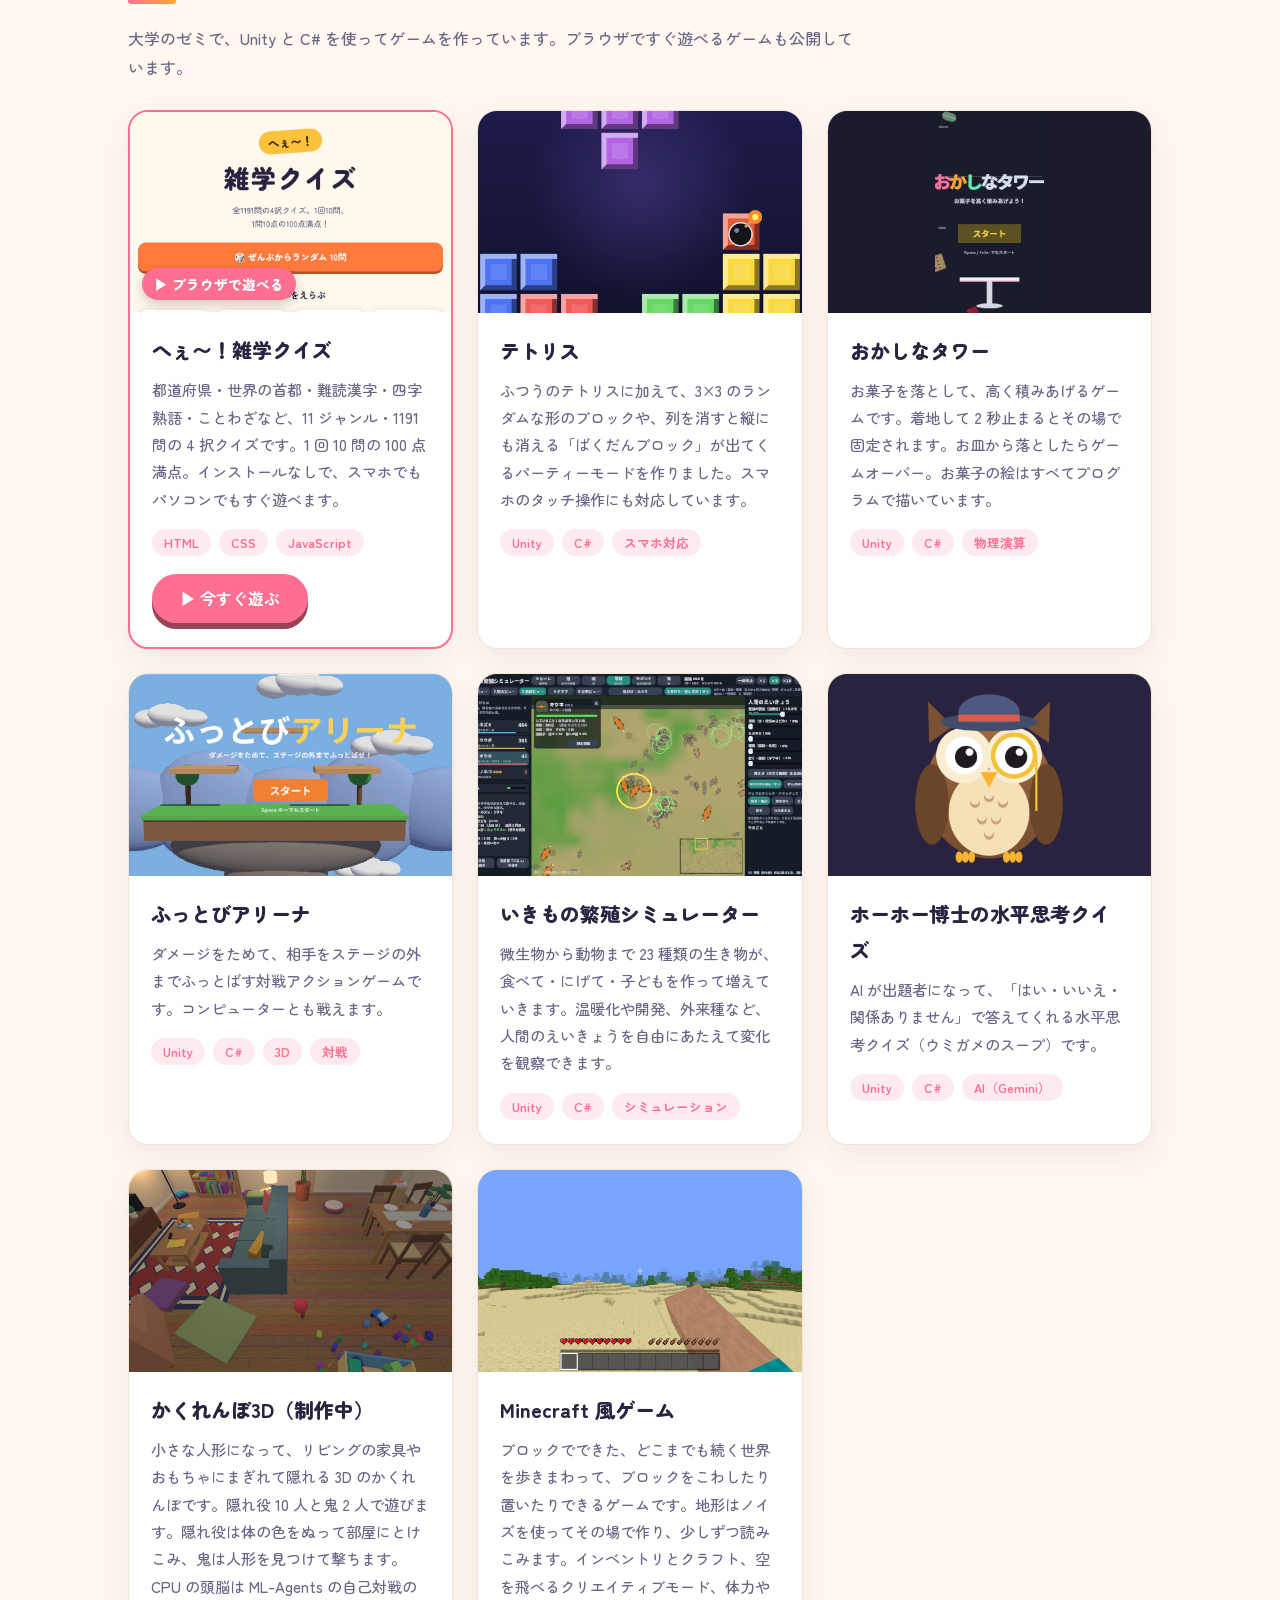
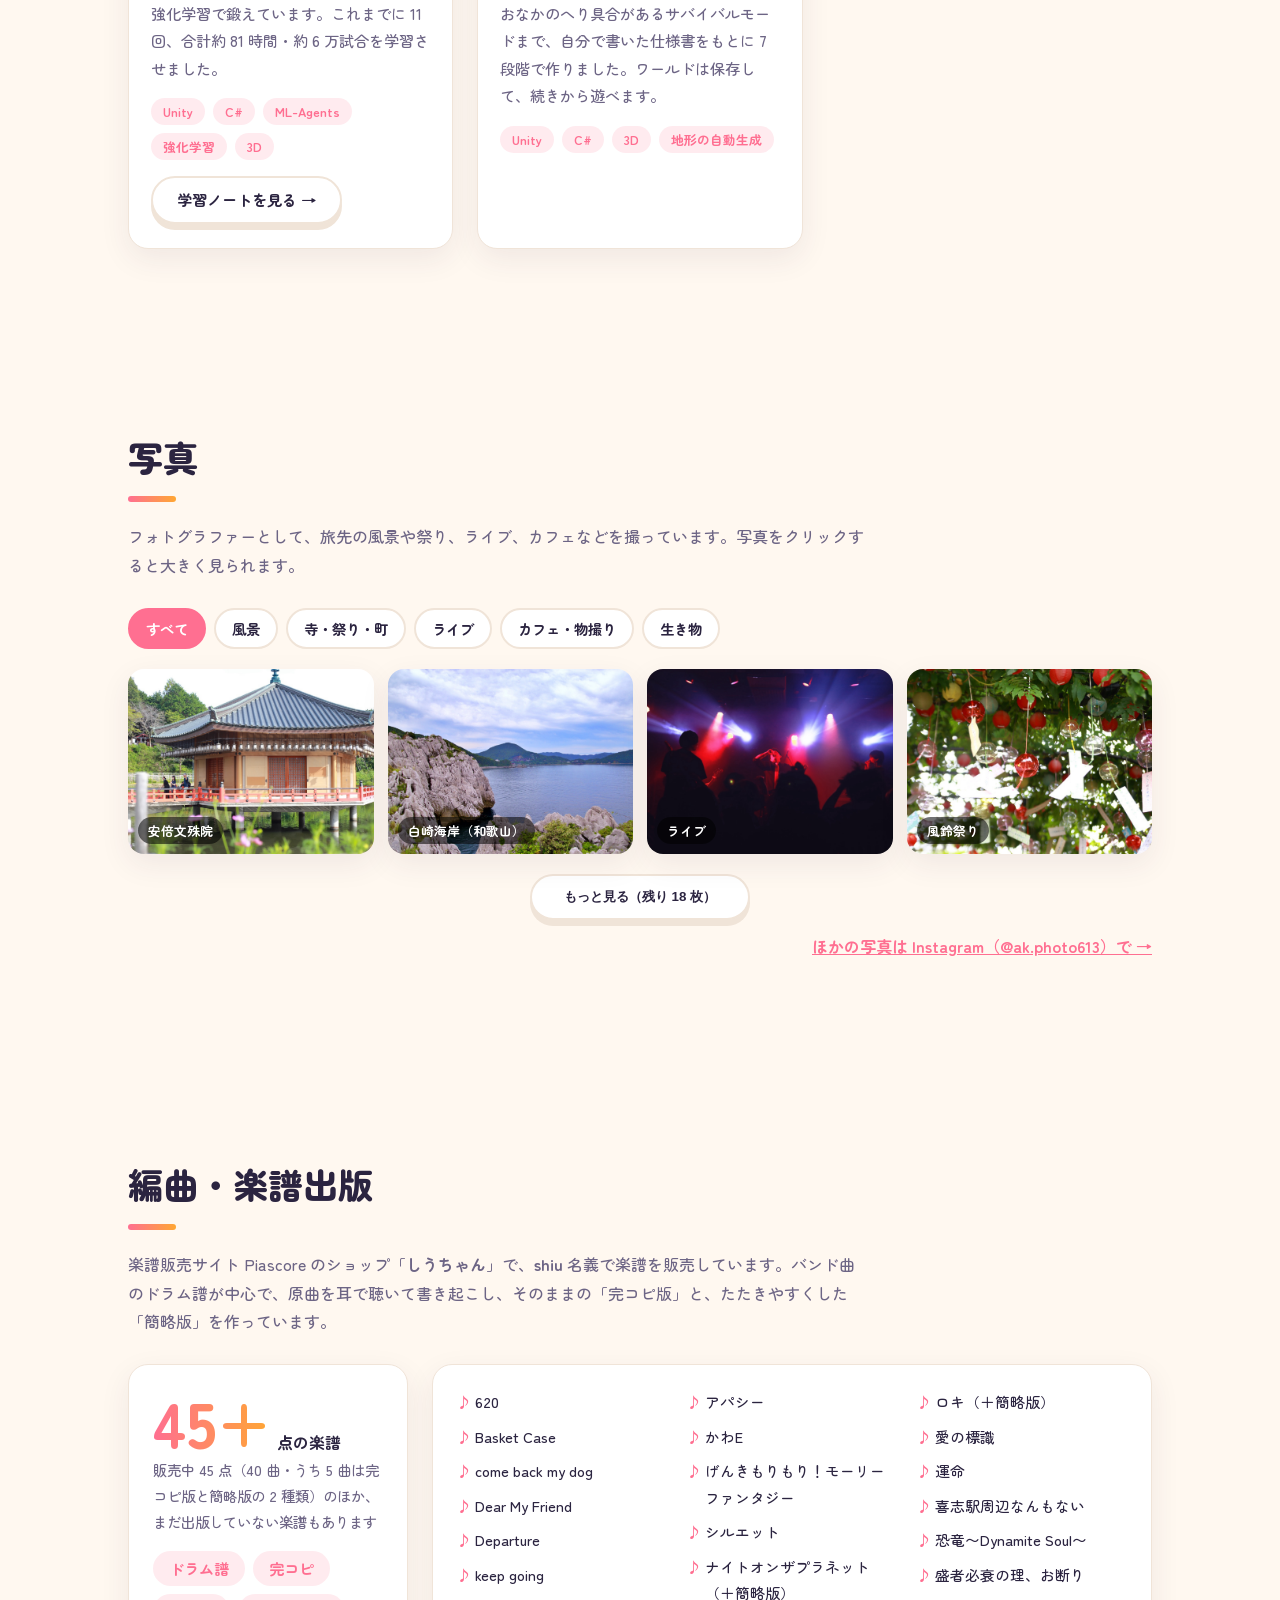
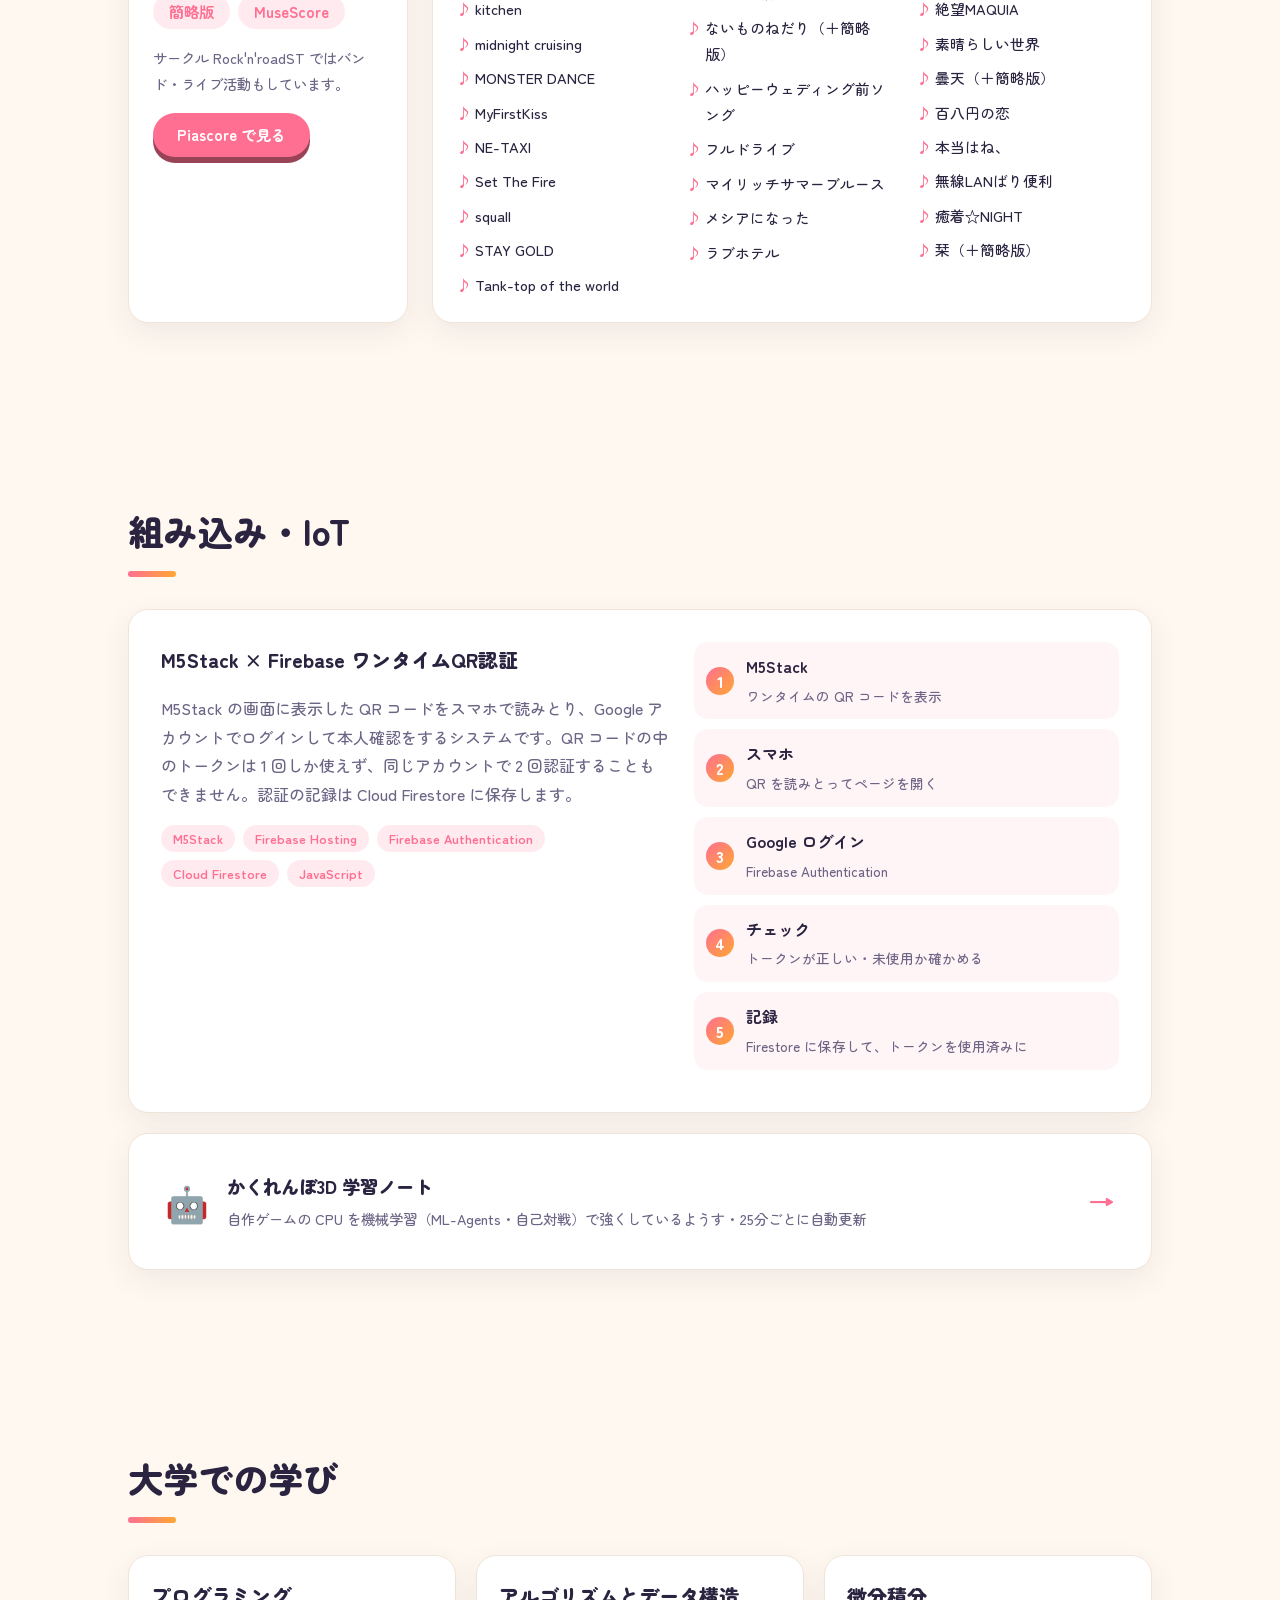
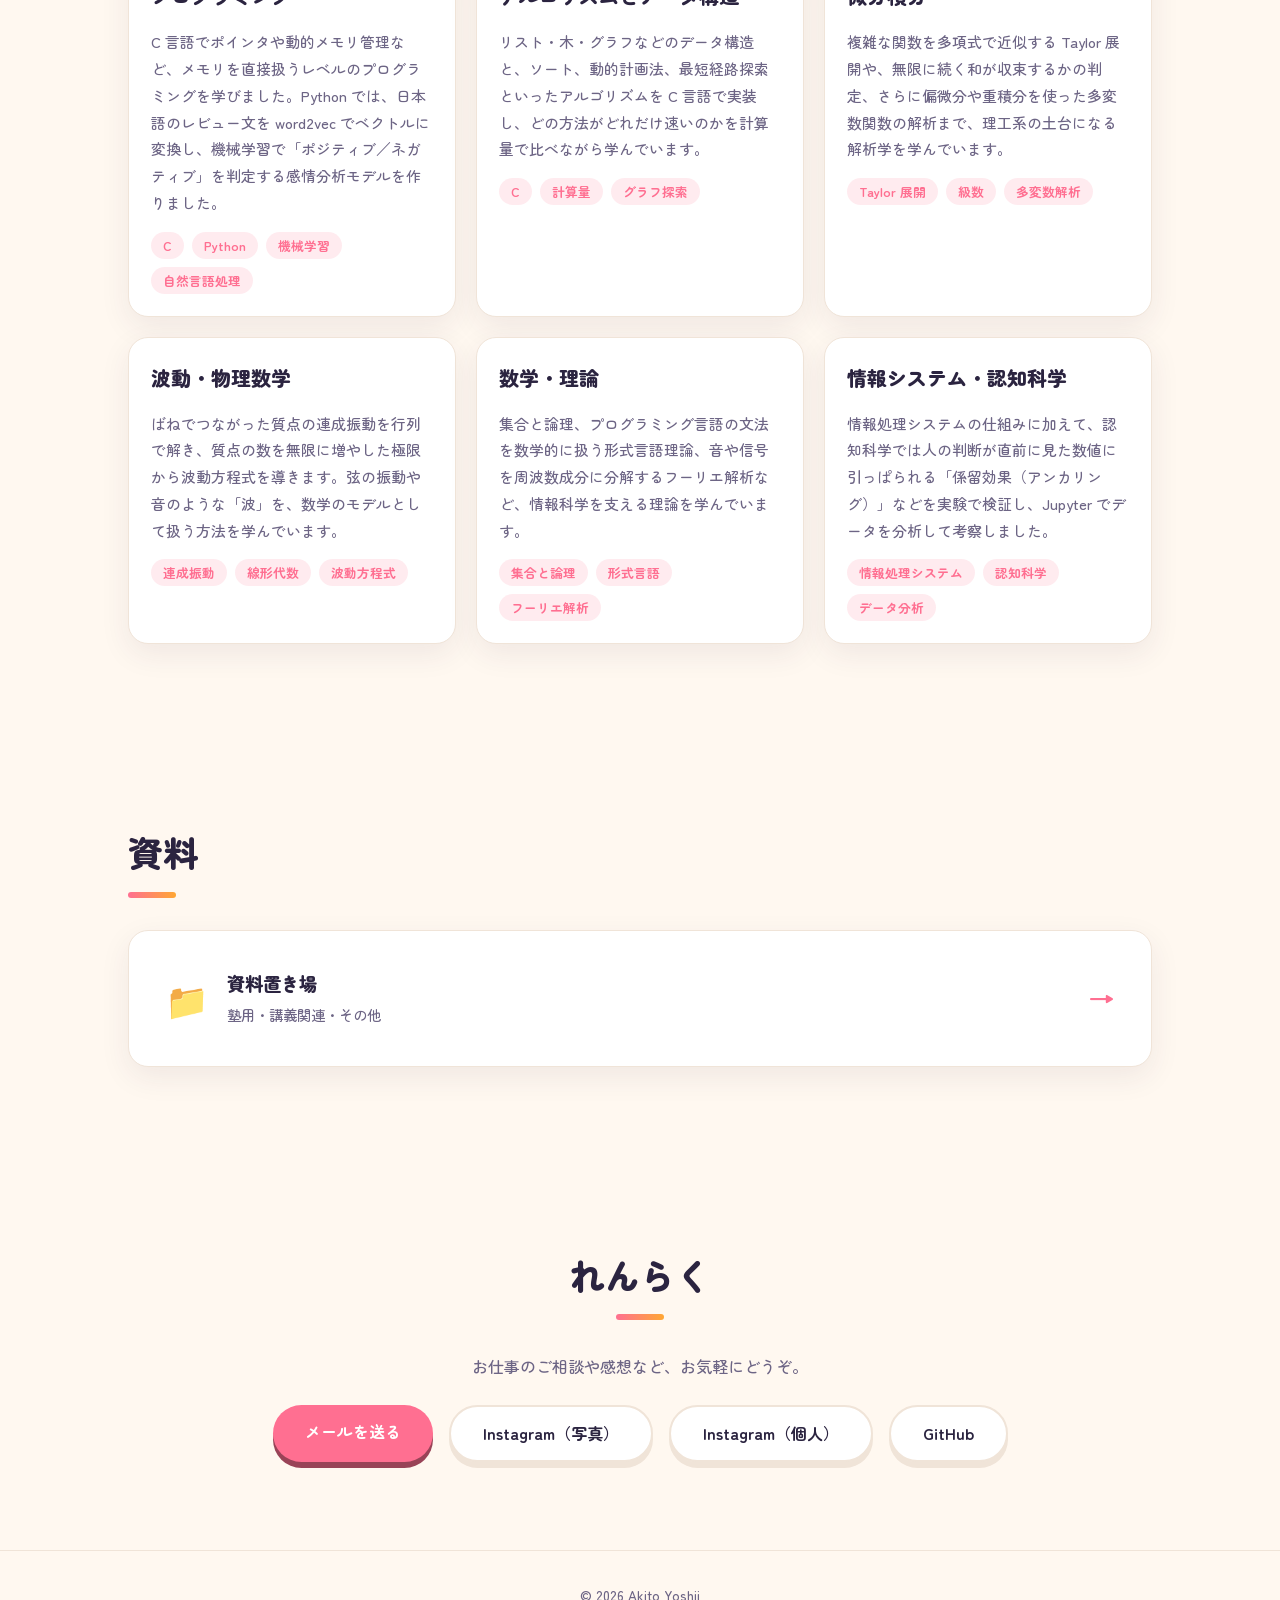
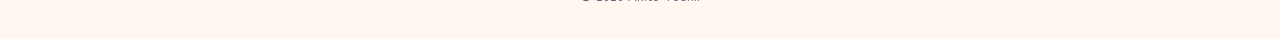
==== commit c04e6075: "楽譜の数を「45+」に（未出版の楽譜もふくめて）" ====
--- a/index.html
+++ b/index.html
@@ -65,7 +65,7 @@
         </div>
         <div class="stats">
           <div><b>8</b><span>つ以上の<br>ゲーム作品</span></div>
-          <div><b>45</b><span>点の楽譜を<br>販売</span></div>
+          <div><b>45+</b><span>点の楽譜を<br>制作・販売</span></div>
           <div><b>22</b><span>枚の<br>写真を掲載</span></div>
         </div>
       </div>
@@ -203,8 +203,8 @@
       <p class="intro">楽譜販売サイト Piascore のショップ「<b>しうちゃん</b>」で、<b>shiu</b> 名義で楽譜を販売しています。バンド曲のドラム譜が中心で、原曲を耳で聴いて書き起こし、そのままの「完コピ版」と、たたきやすくした「簡略版」を作っています。</p>
       <div class="music">
         <div class="music-info">
-          <div class="big-number"><b>45</b><span>点 販売済み</span></div>
-          <p class="note">40 曲・うち 5 曲は完コピ版と簡略版の 2 種類</p>
+          <div class="big-number"><b>45+</b><span>点の楽譜</span></div>
+          <p class="note">販売中 45 点（40 曲・うち 5 曲は完コピ版と簡略版の 2 種類）のほか、まだ出版していない楽譜もあります</p>
           <ul class="tags big"><li>ドラム譜</li><li>完コピ</li><li>簡略版</li><li>MuseScore</li></ul>
           <p class="note">サークル Rock'n'roadST ではバンド・ライブ活動もしています。</p>
           <a class="button shop" href="https://store.piascore.com/search?c=1262" target="_blank" rel="noopener">Piascore で見る</a>
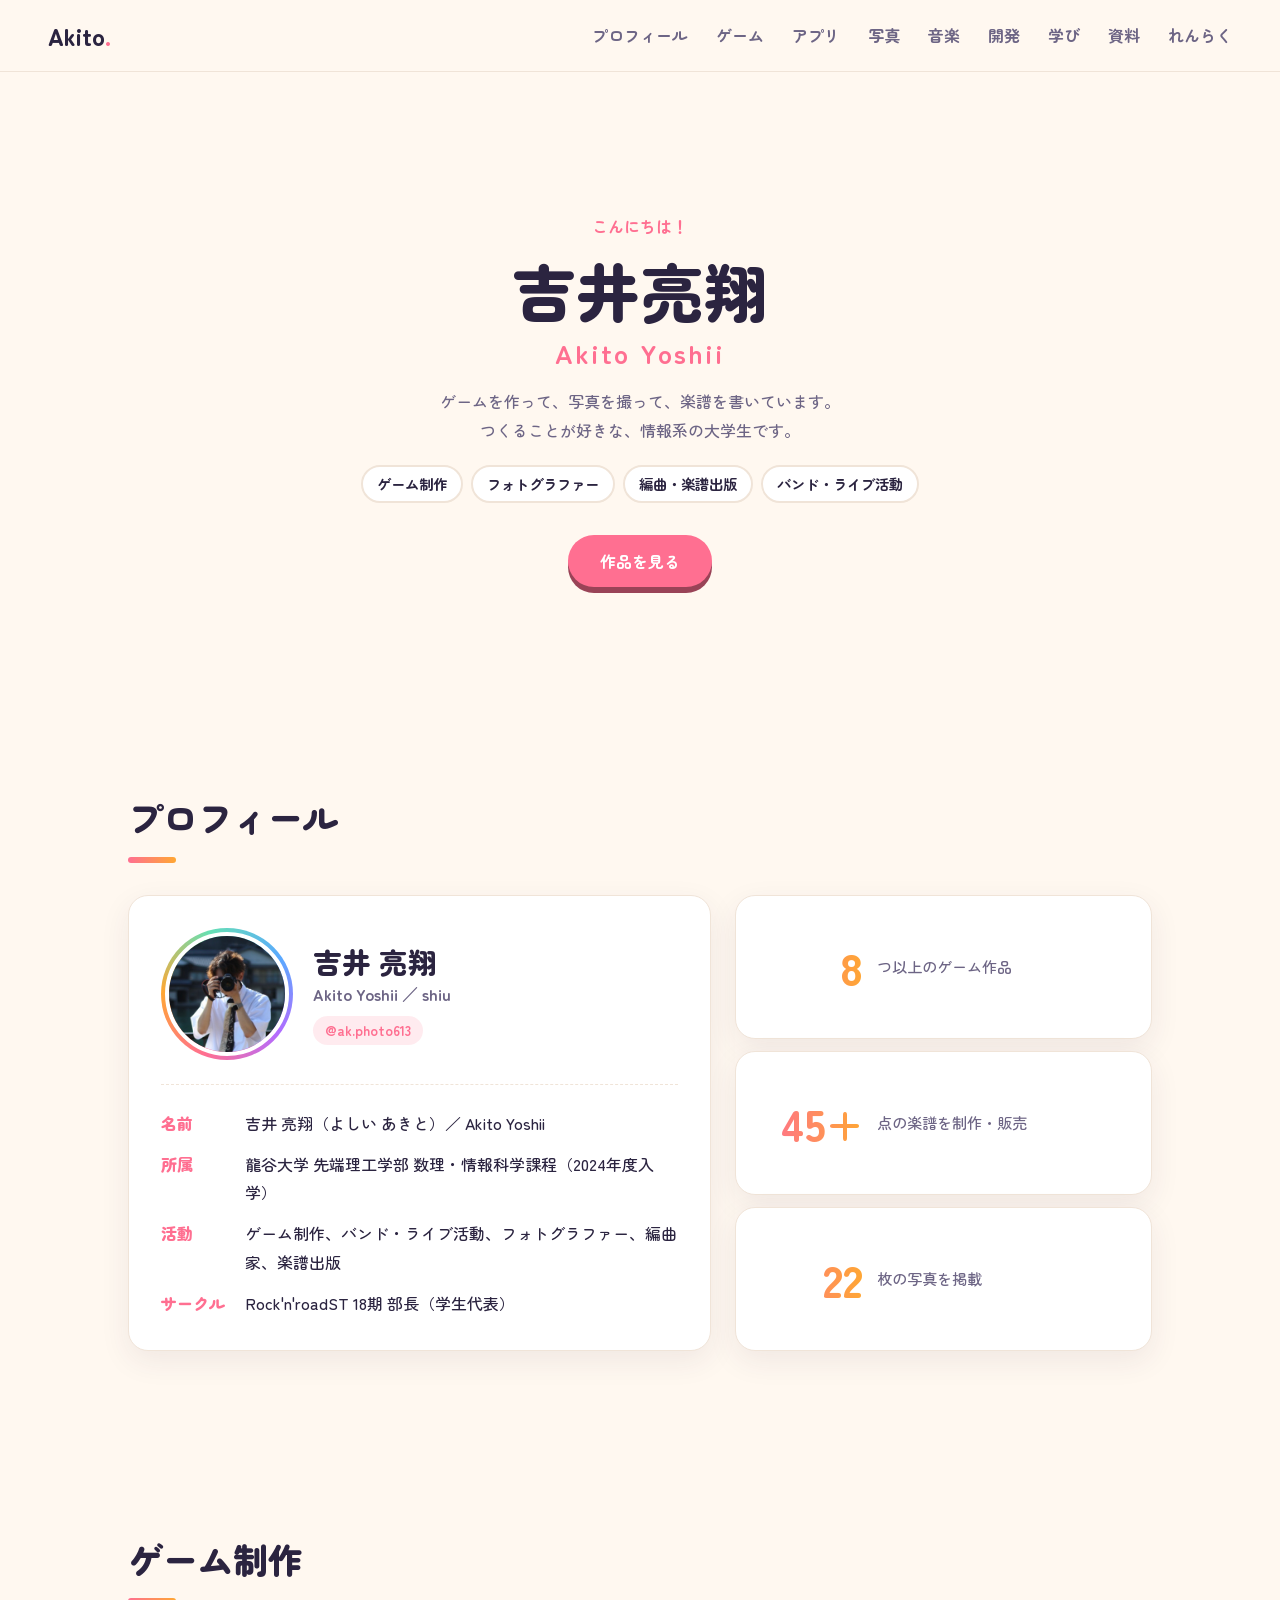
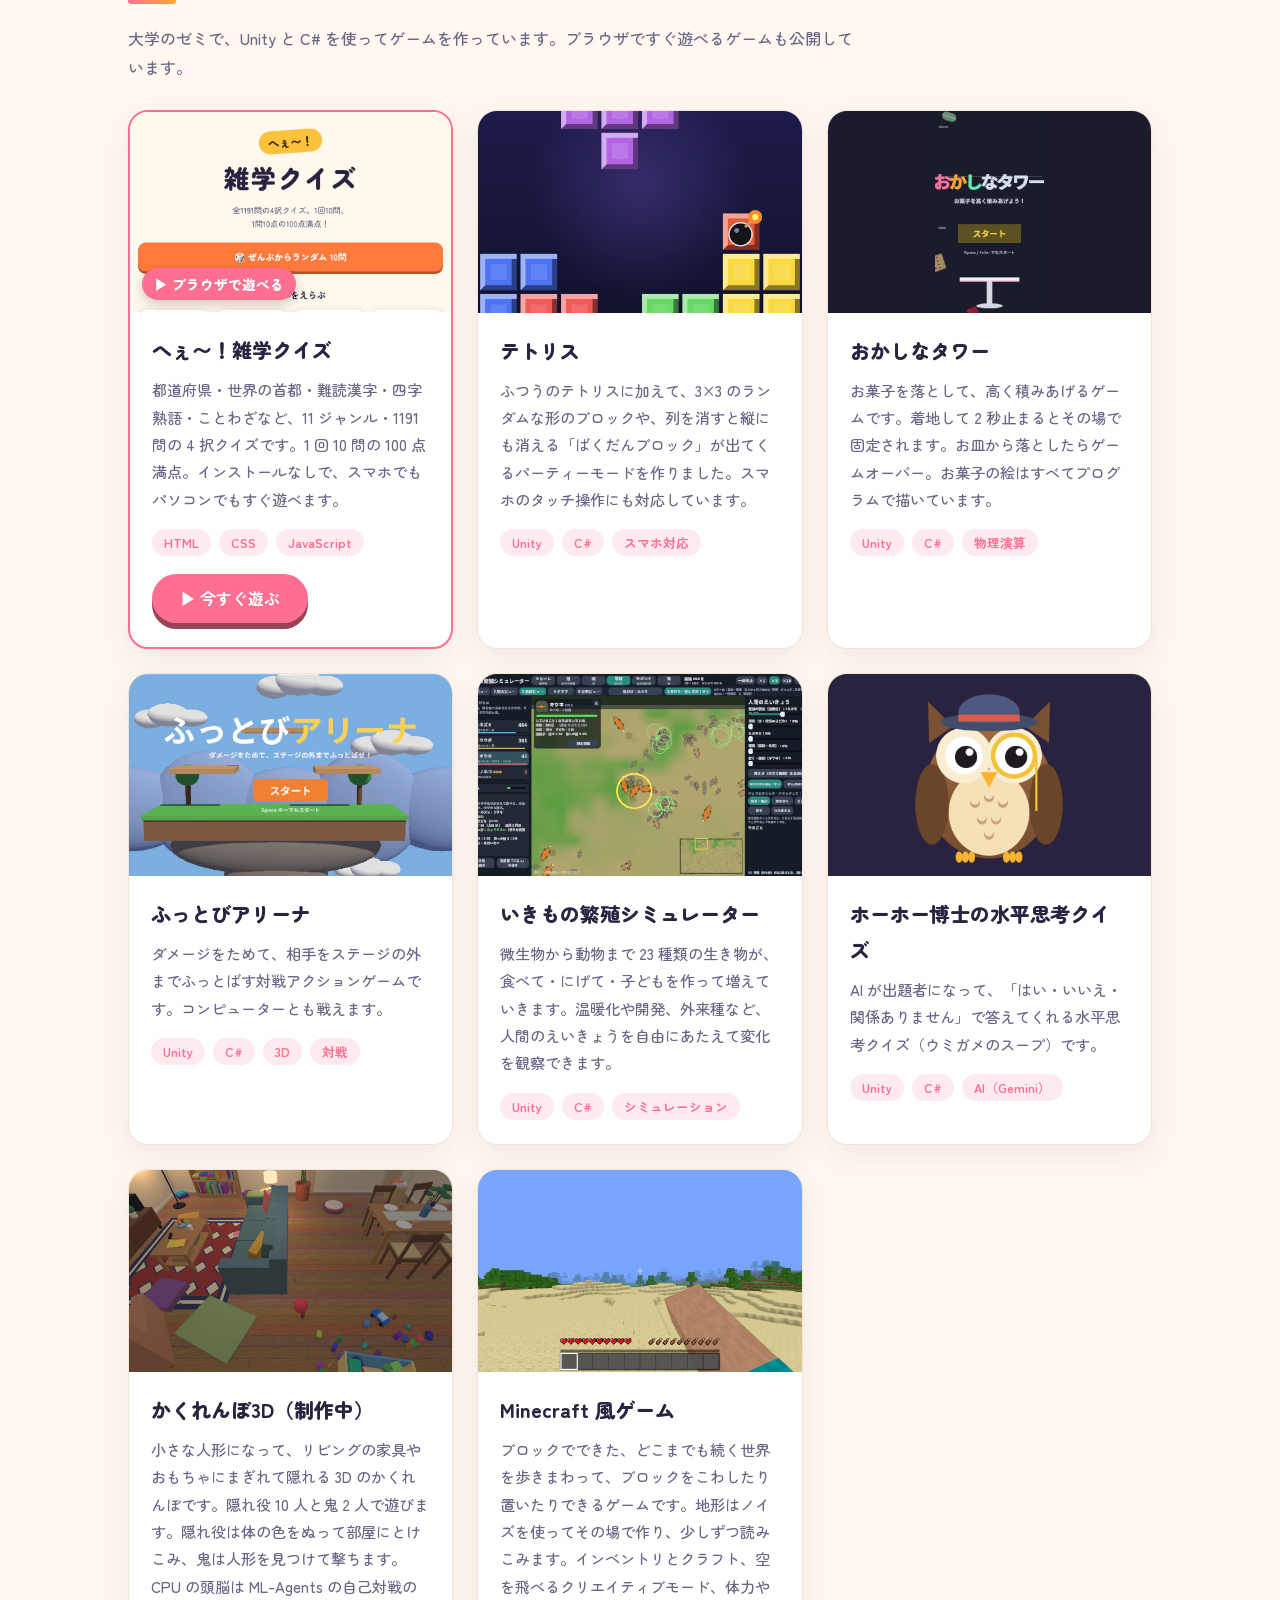
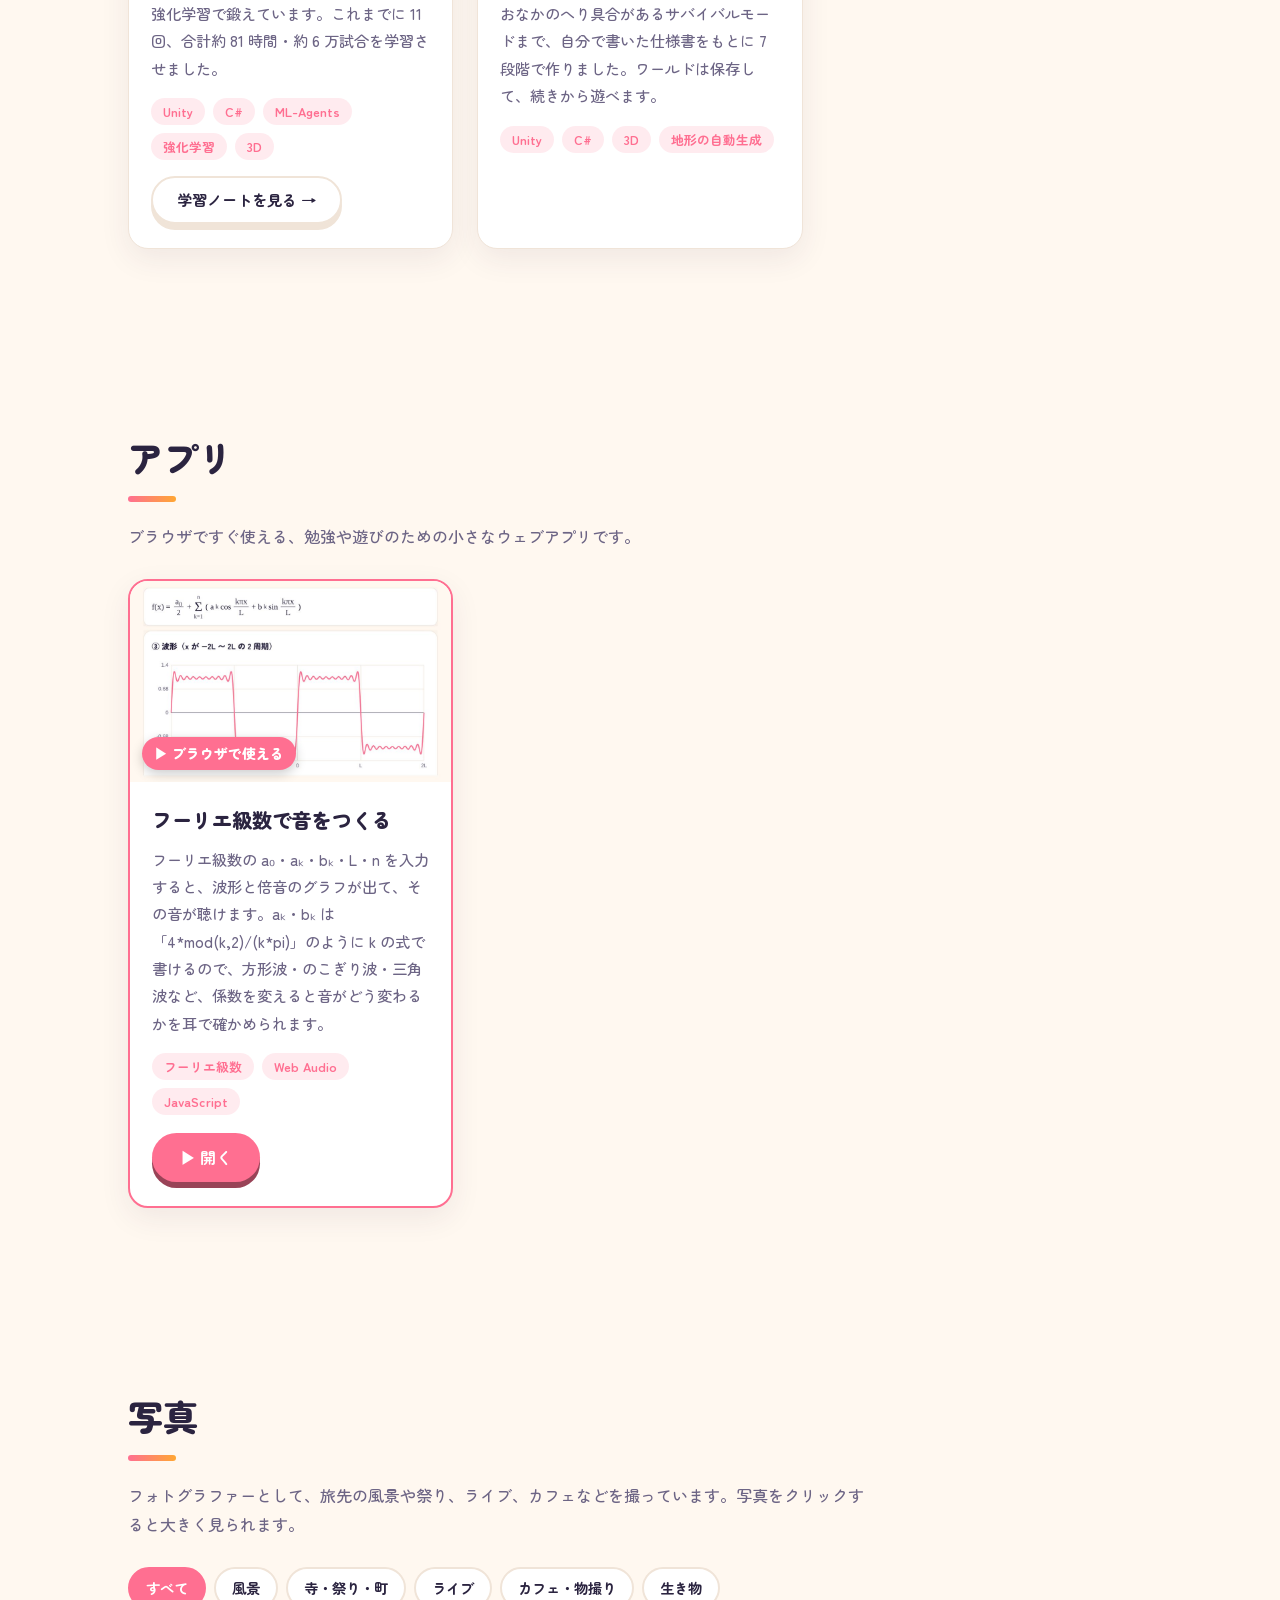
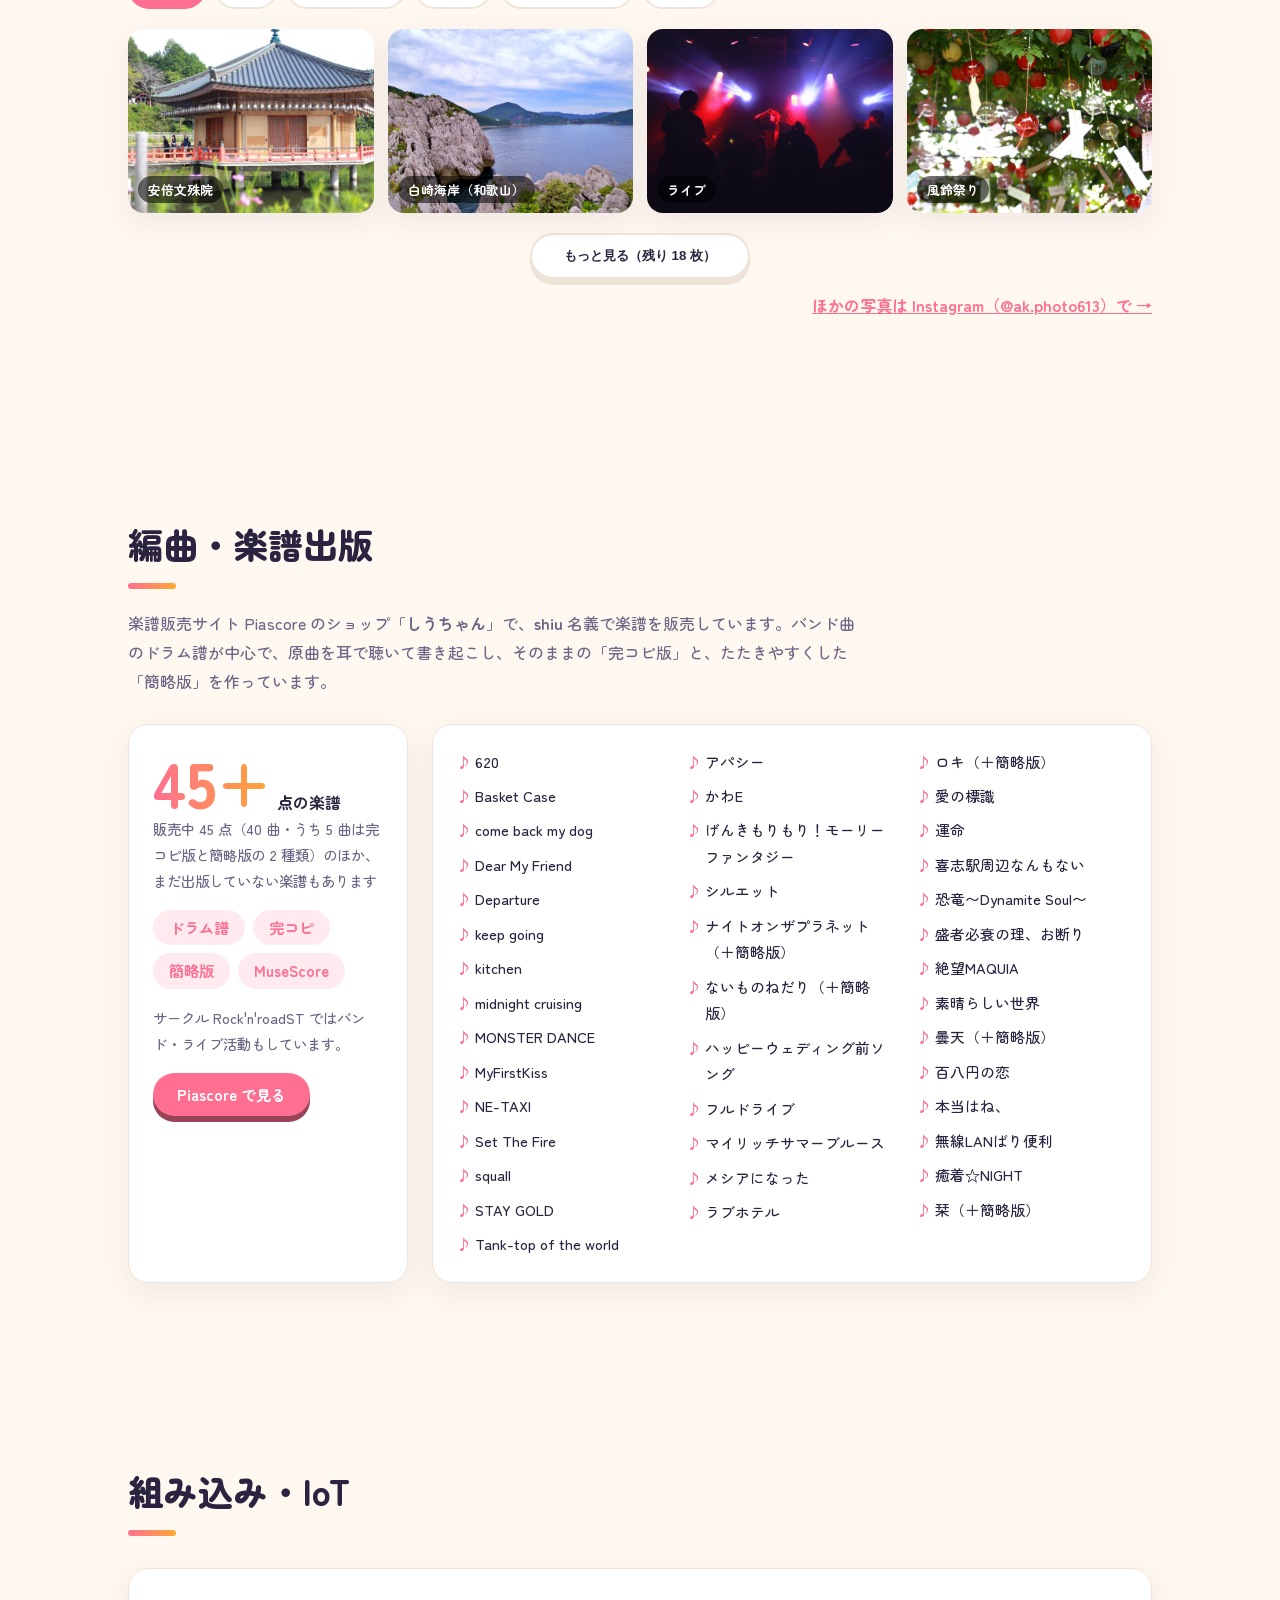
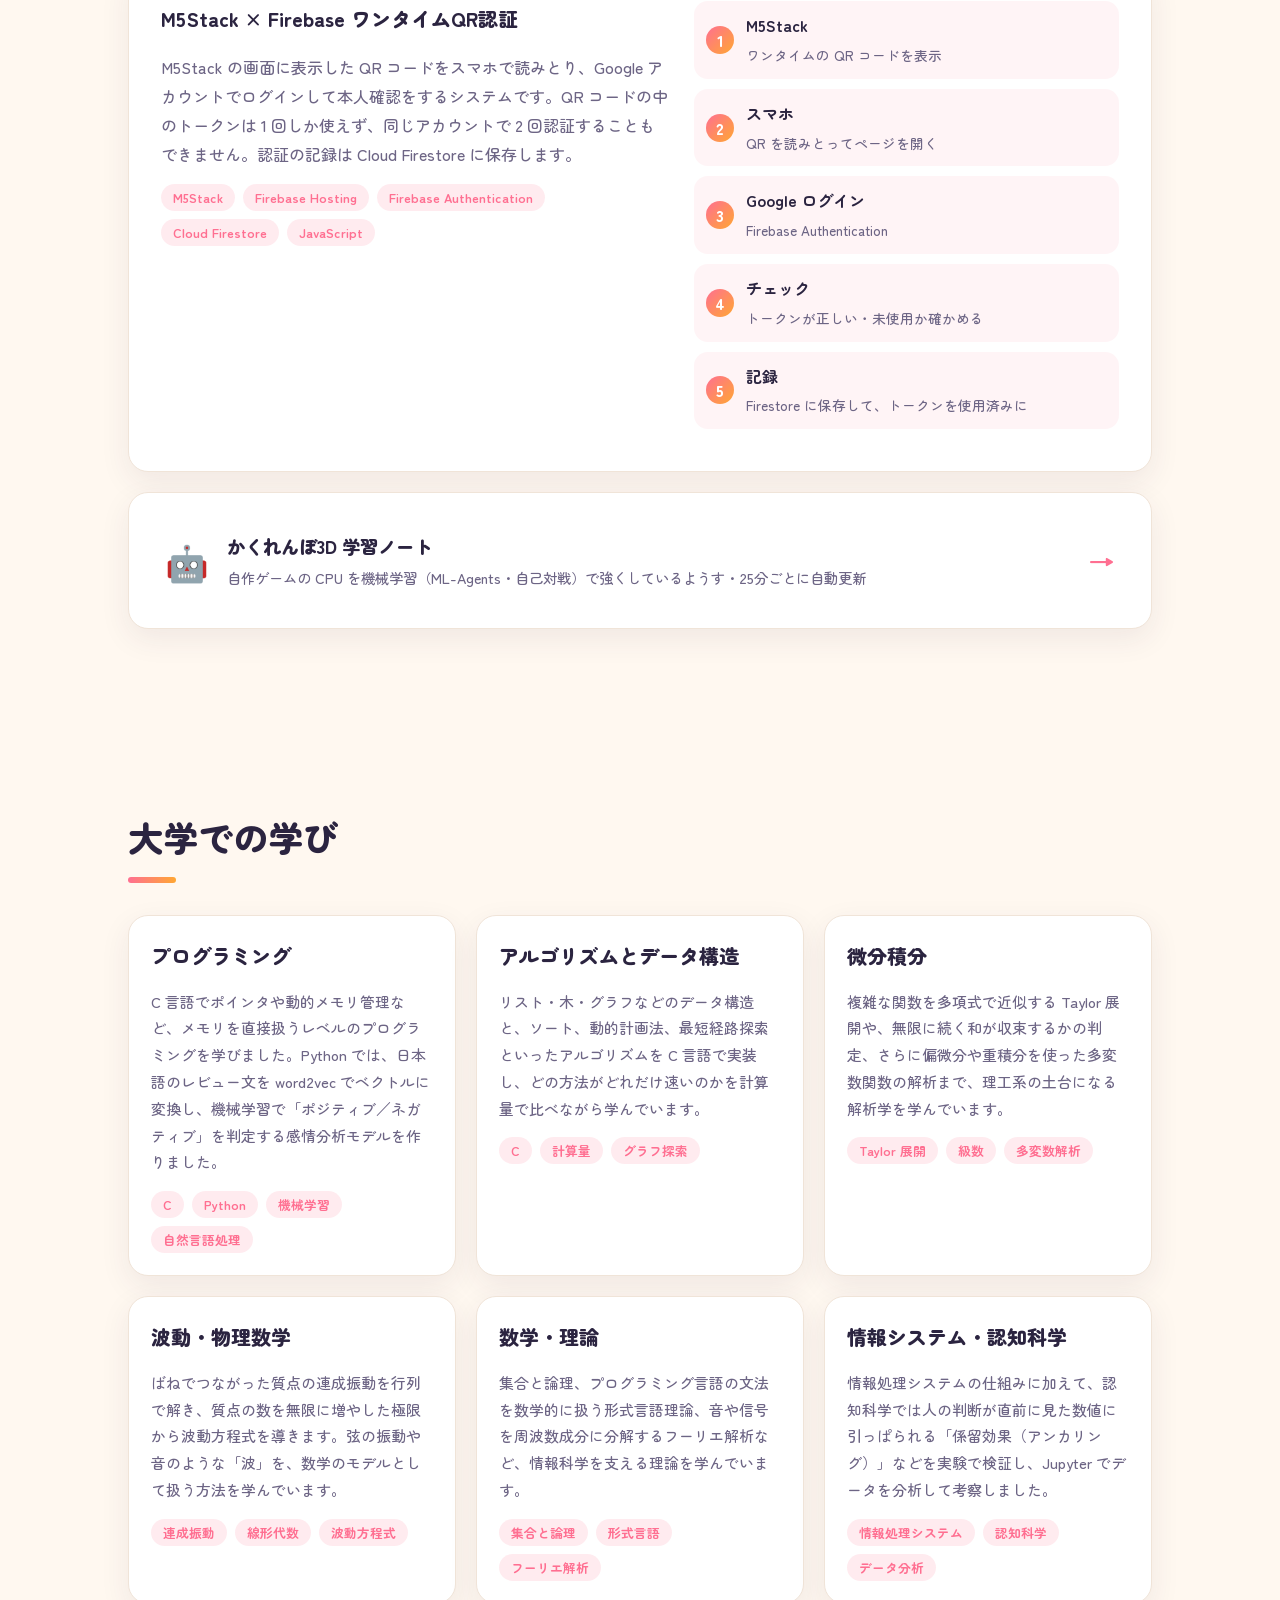
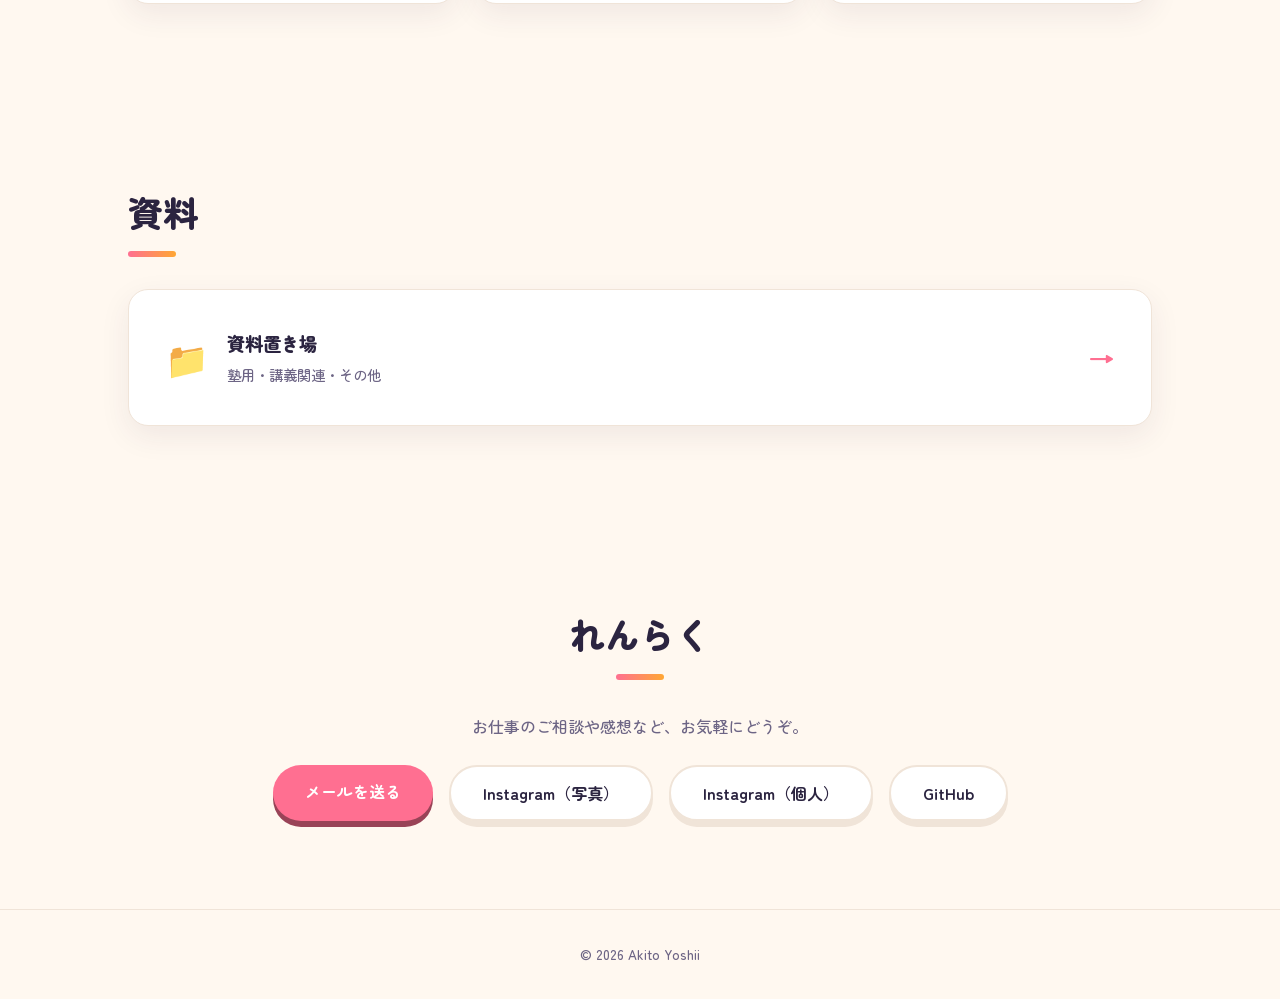
==== commit cc353e87: "「アプリ」のコーナーを作り、フーリエ級数で音をつくるアプリへのリンクを追加 ゲームのすぐ下に「アプリ」を新設（上のメニューにも「アプリ」を追加）。 画像・タイトル・「▶ 開く」ボタンから https:" ====
--- a/index.html
+++ b/index.html
@@ -16,6 +16,7 @@
     <nav>
       <a href="#profile">プロフィール</a>
       <a href="#games">ゲーム</a>
+      <a href="#apps">アプリ</a>
       <a href="#photos">写真</a>
       <a href="#music">音楽</a>
       <a href="#dev">開発</a>
@@ -151,6 +152,28 @@
             <h3>Minecraft 風ゲーム</h3>
             <p>ブロックでできた、どこまでも続く世界を歩きまわって、ブロックをこわしたり置いたりできるゲームです。地形はノイズを使ってその場で作り、少しずつ読みこみます。インベントリとクラフト、空を飛べるクリエイティブモード、体力やおなかのへり具合があるサバイバルモードまで、自分で書いた仕様書をもとに 7 段階で作りました。ワールドは保存して、続きから遊べます。</p>
             <ul class="tags"><li>Unity</li><li>C#</li><li>3D</li><li>地形の自動生成</li></ul>
+          </div>
+        </article>
+
+      </div>
+    </section>
+
+    <!-- アプリ -->
+    <section id="apps" class="section">
+      <h2>アプリ</h2>
+      <p class="intro">ブラウザですぐ使える、勉強や遊びのための小さなウェブアプリです。</p>
+      <div class="works">
+
+        <article class="card card-play">
+          <a class="shot shot-cover" href="https://onasu-susu.github.io/fourier/" aria-label="フーリエ級数で音をつくるアプリを開く">
+            <img src="images/fourier.jpg" alt="フーリエ級数の式と、方形波の波形のグラフ" loading="lazy">
+            <span class="badge">▶ ブラウザで使える</span>
+          </a>
+          <div class="body">
+            <h3><a href="https://onasu-susu.github.io/fourier/">フーリエ級数で音をつくる</a></h3>
+            <p>フーリエ級数の a₀・aₖ・bₖ・L・n を入力すると、波形と倍音のグラフが出て、その音が聴けます。aₖ・bₖ は「4*mod(k,2)/(k*pi)」のように k の式で書けるので、方形波・のこぎり波・三角波など、係数を変えると音がどう変わるかを耳で確かめられます。</p>
+            <ul class="tags"><li>フーリエ級数</li><li>Web Audio</li><li>JavaScript</li></ul>
+            <a class="button play" href="https://onasu-susu.github.io/fourier/">▶ 開く</a>
           </div>
         </article>
 
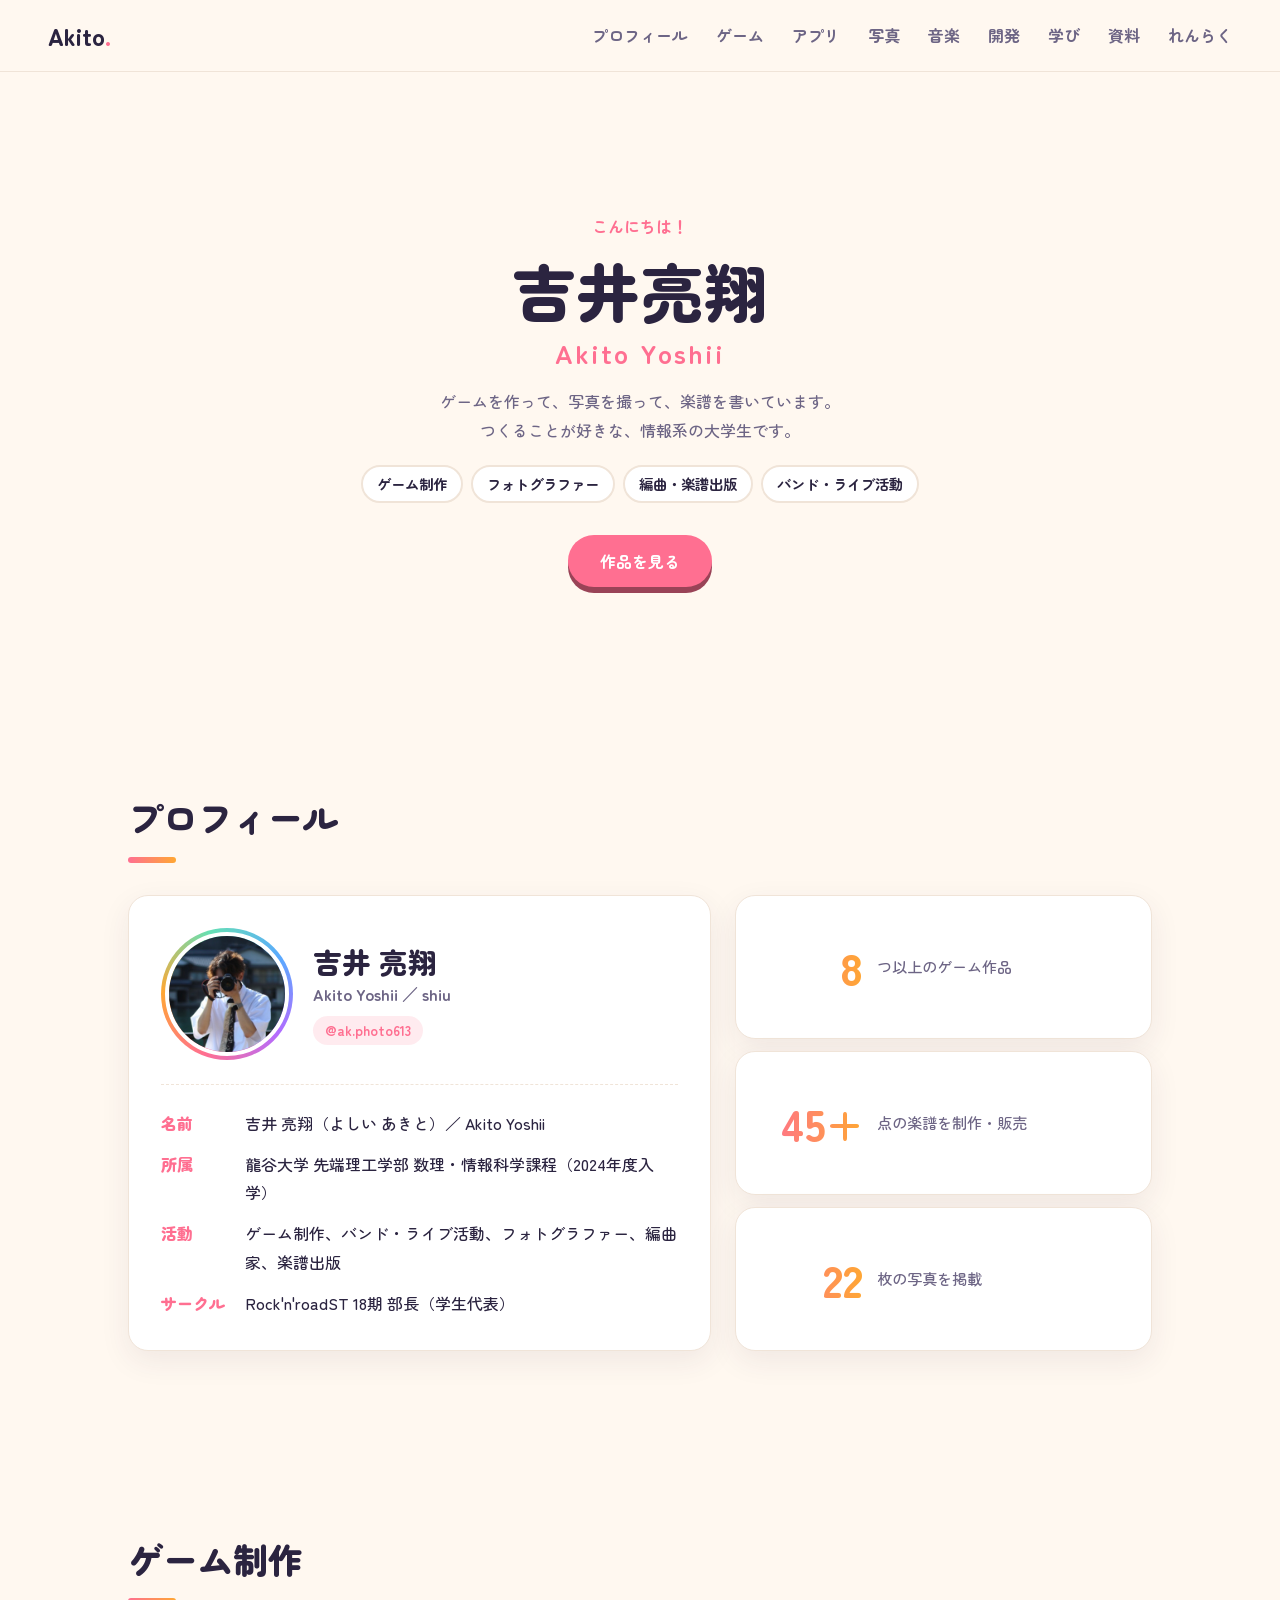
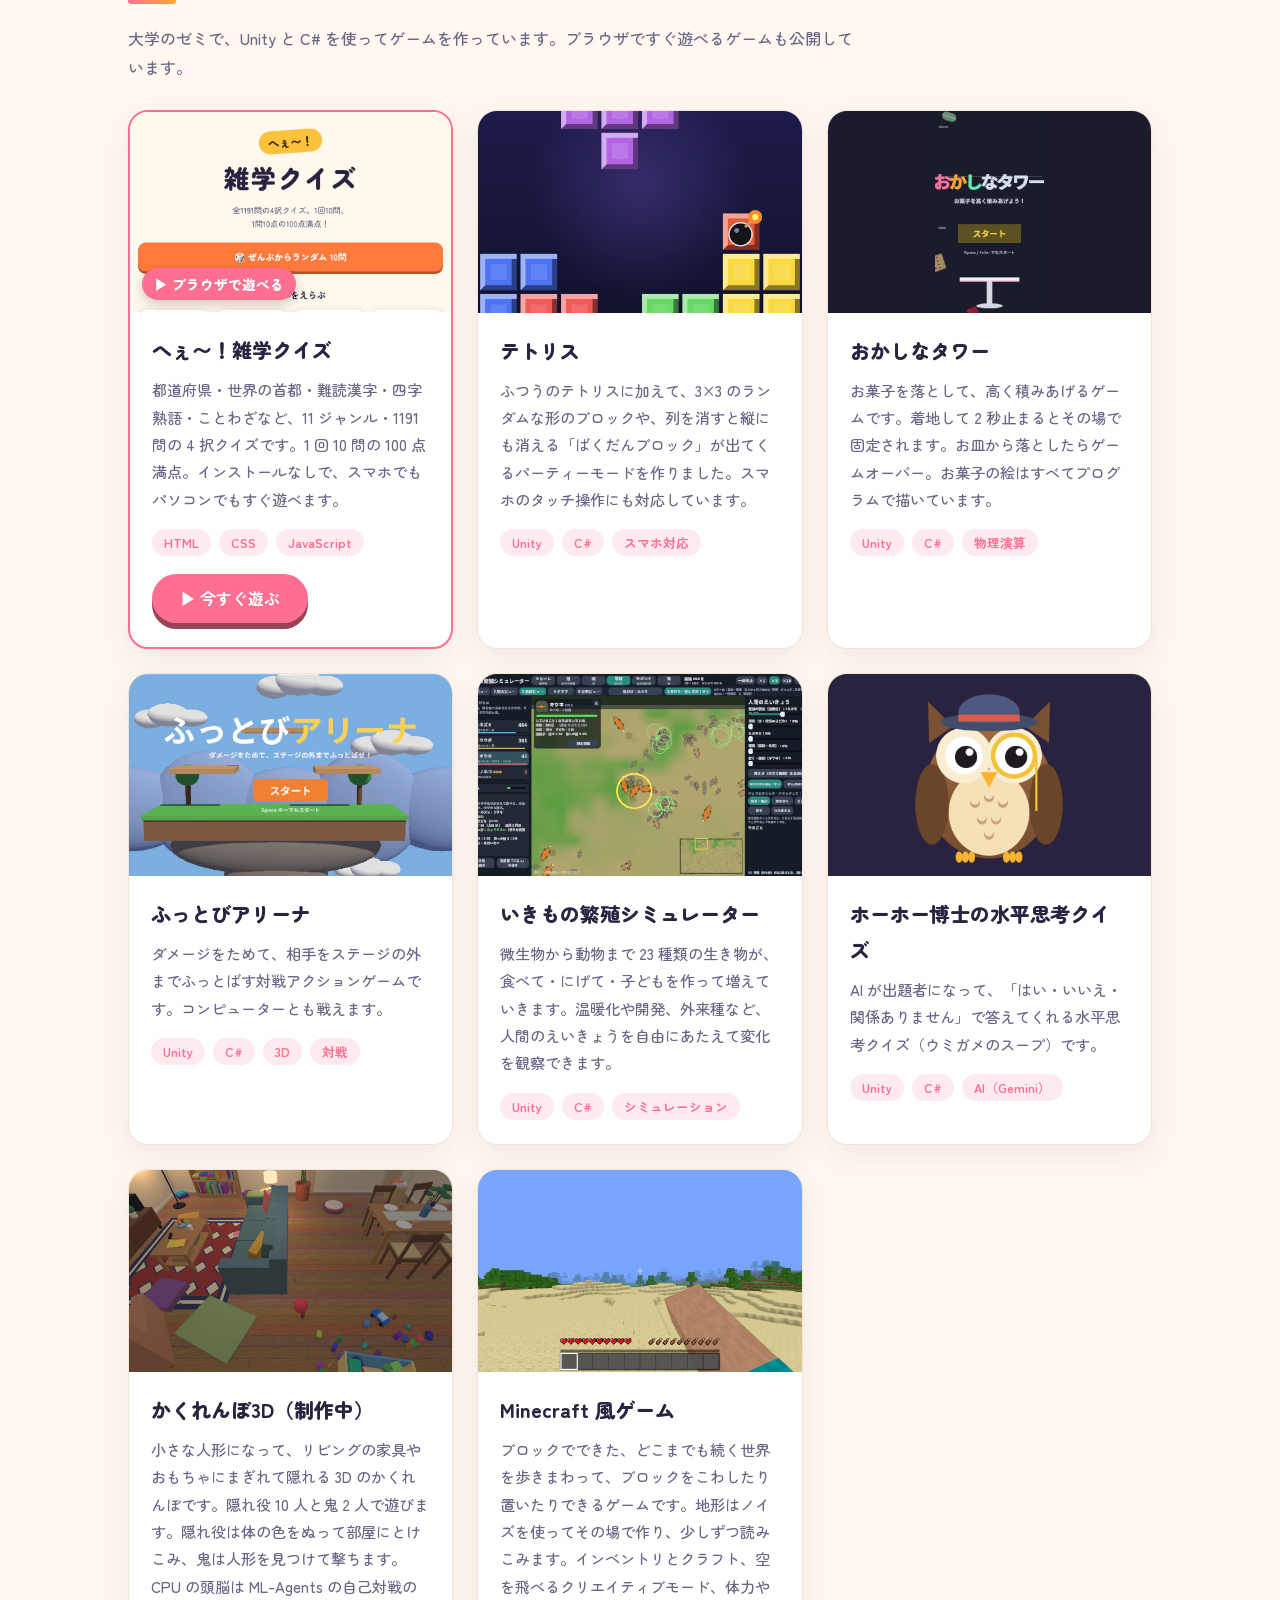
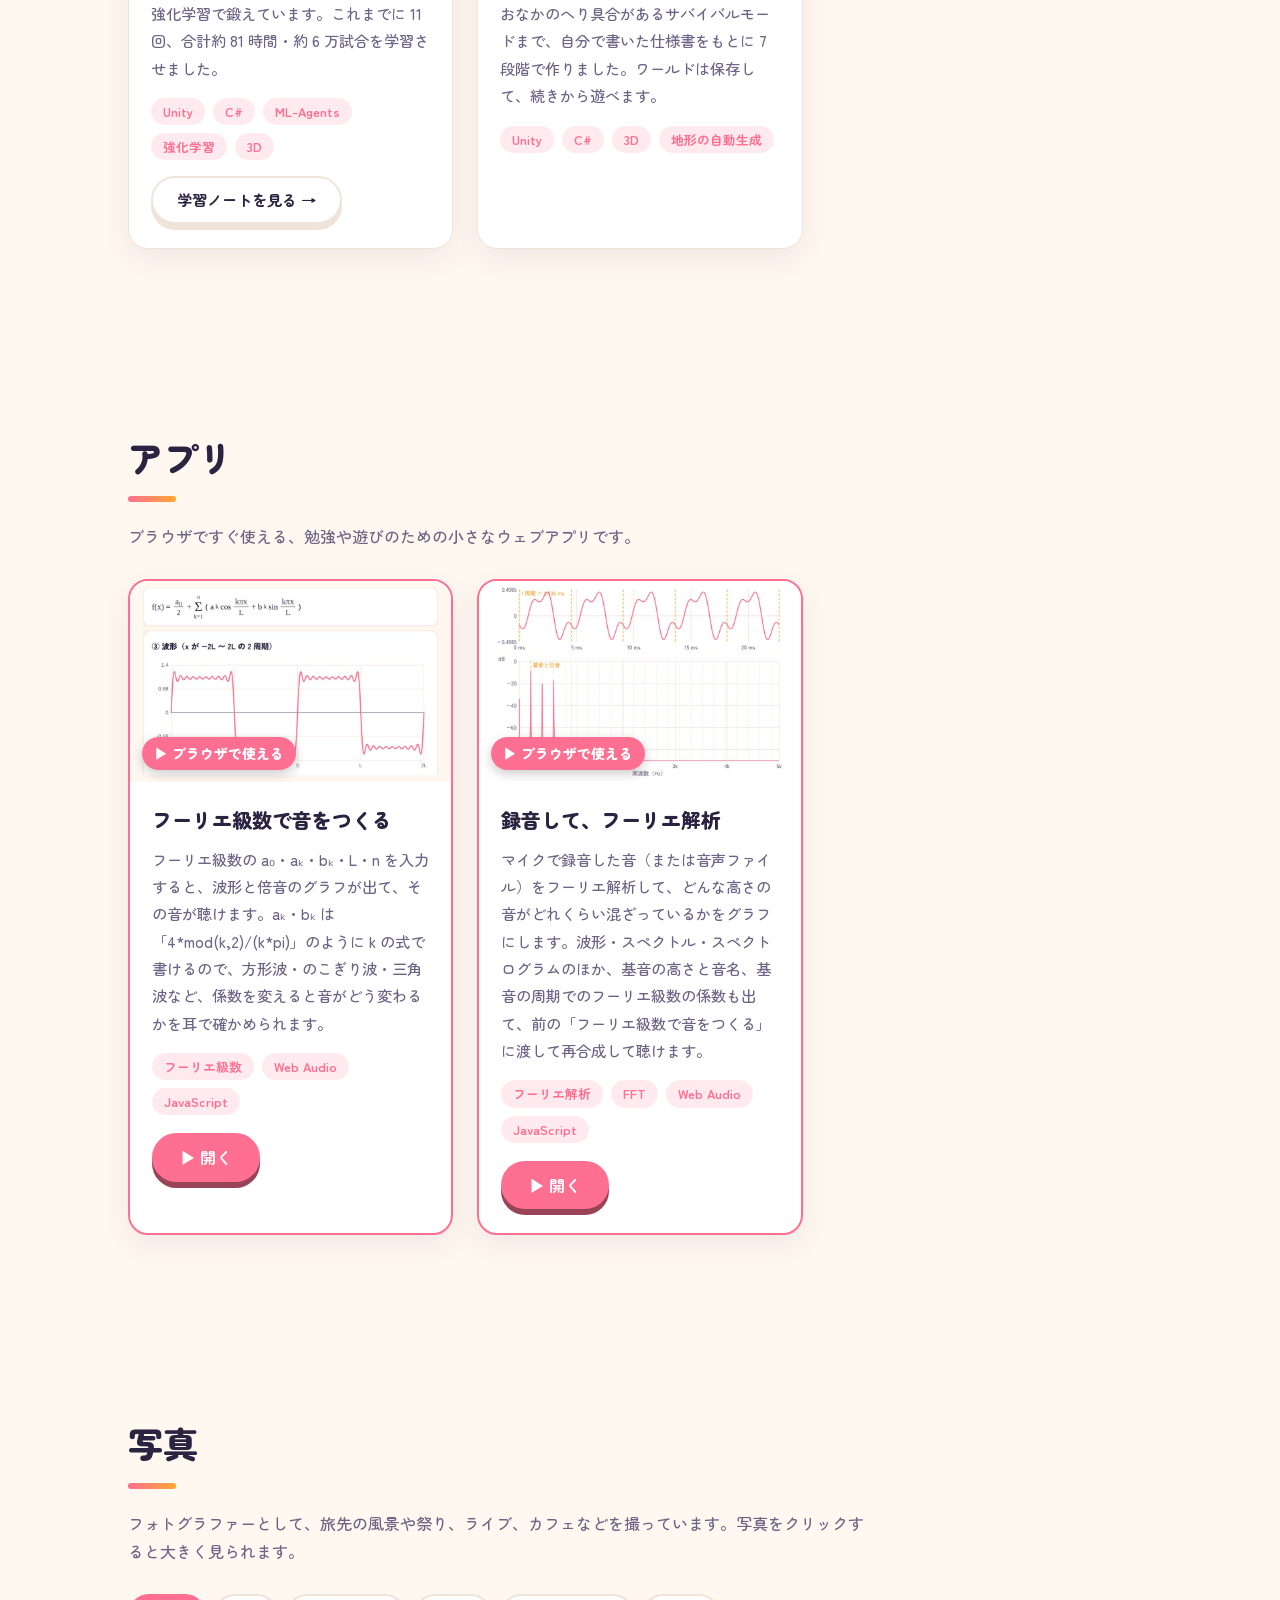
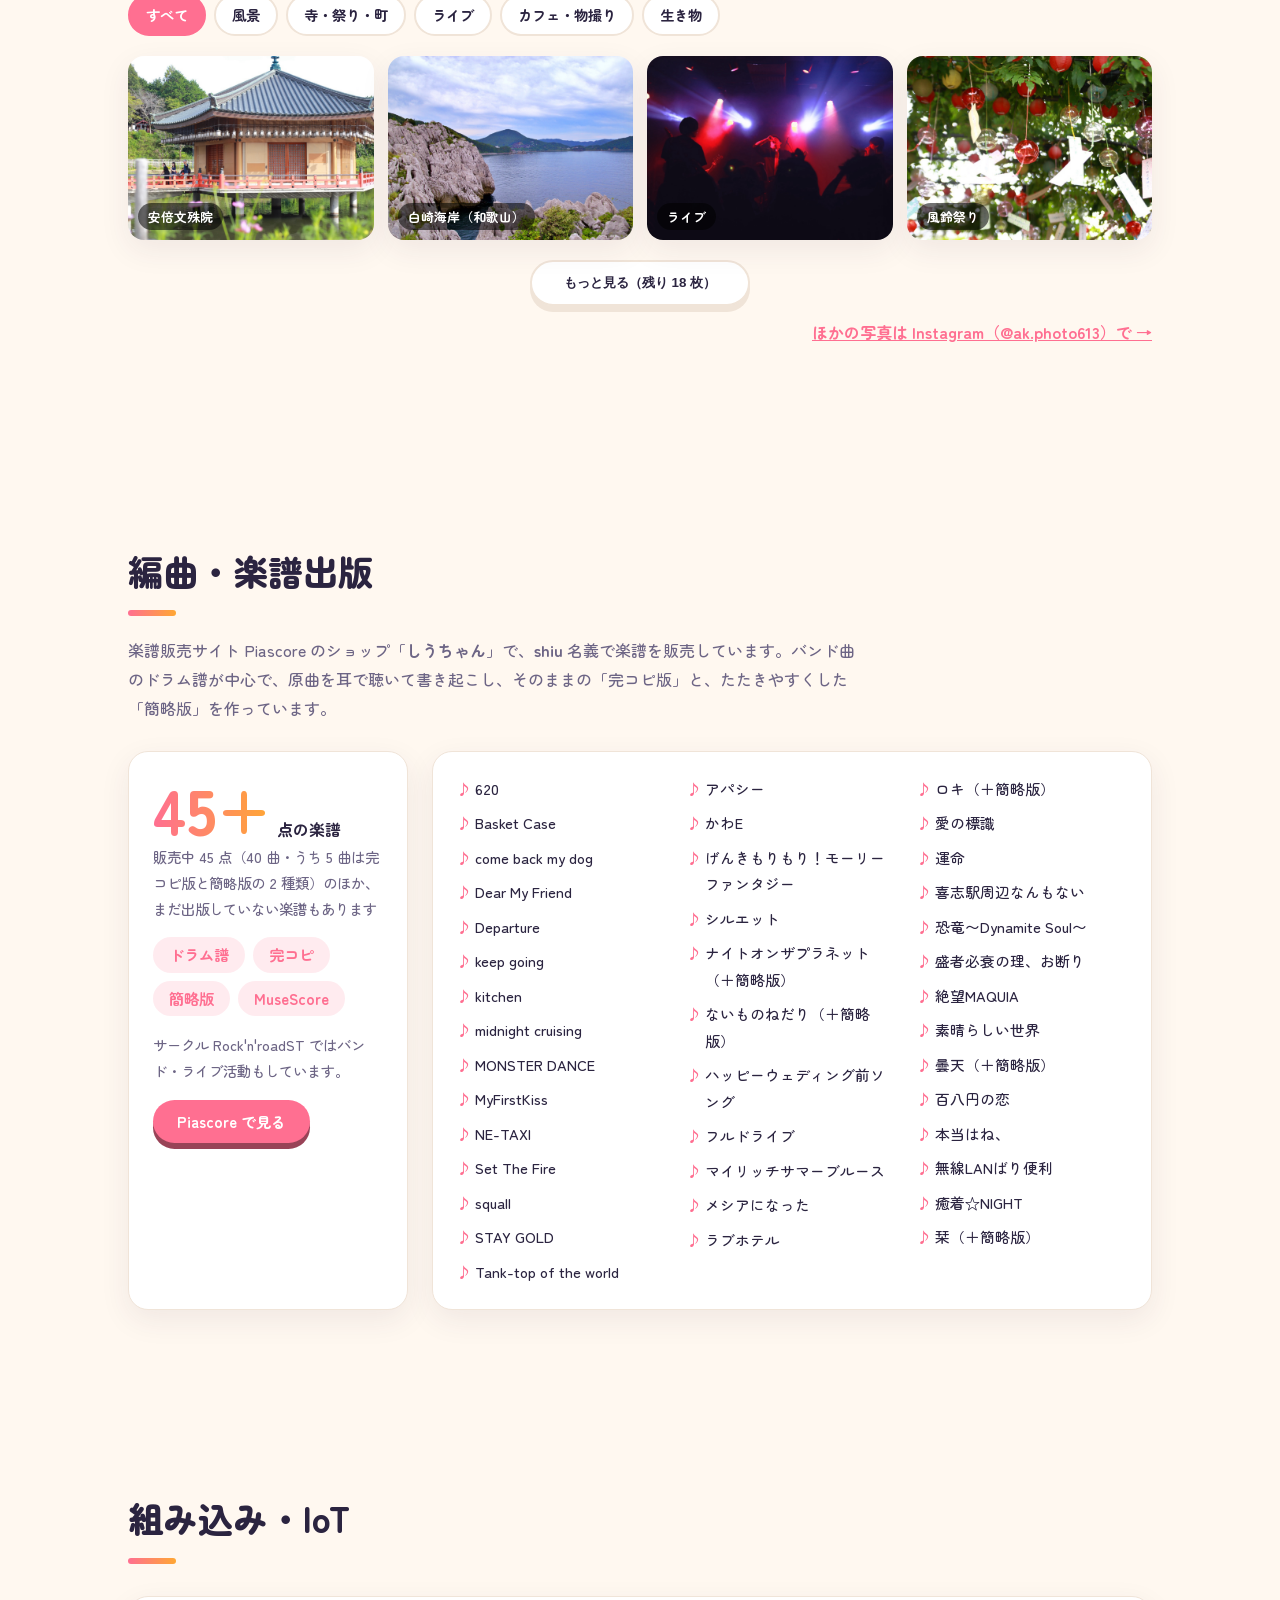
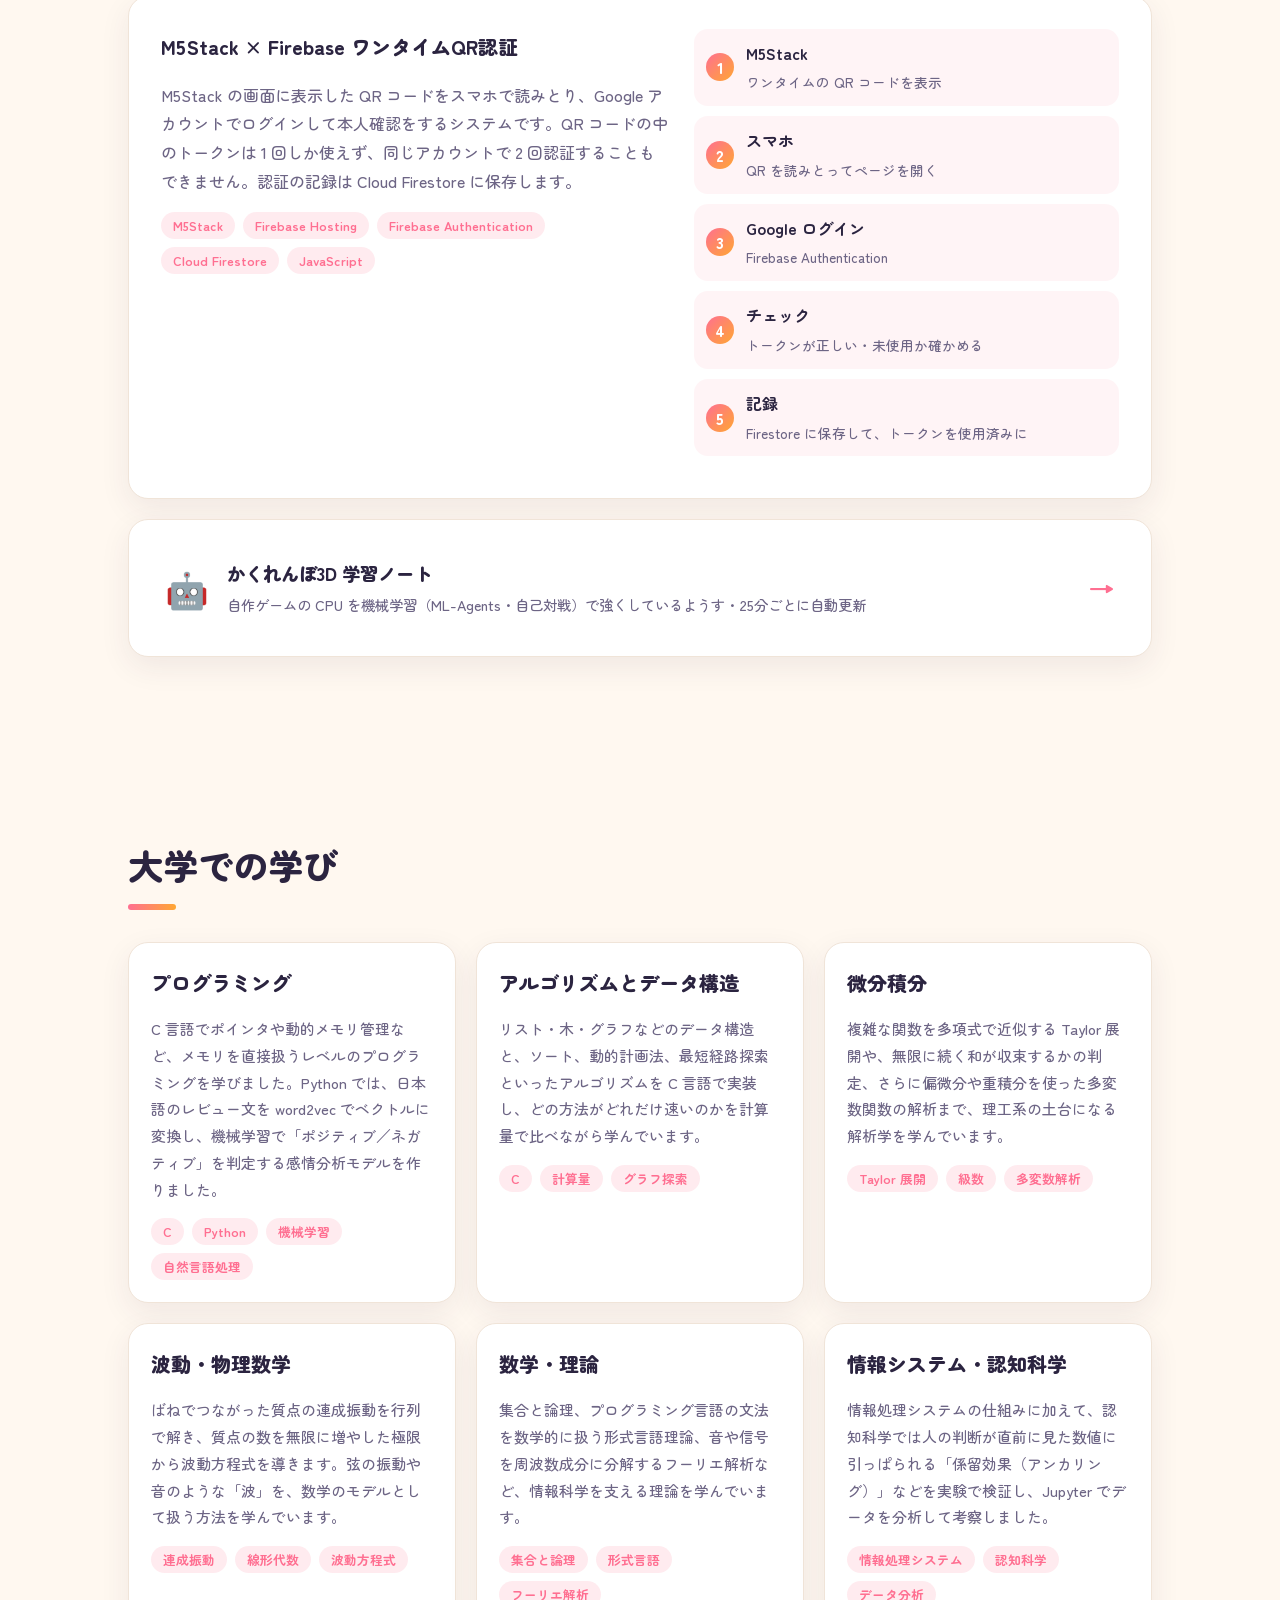
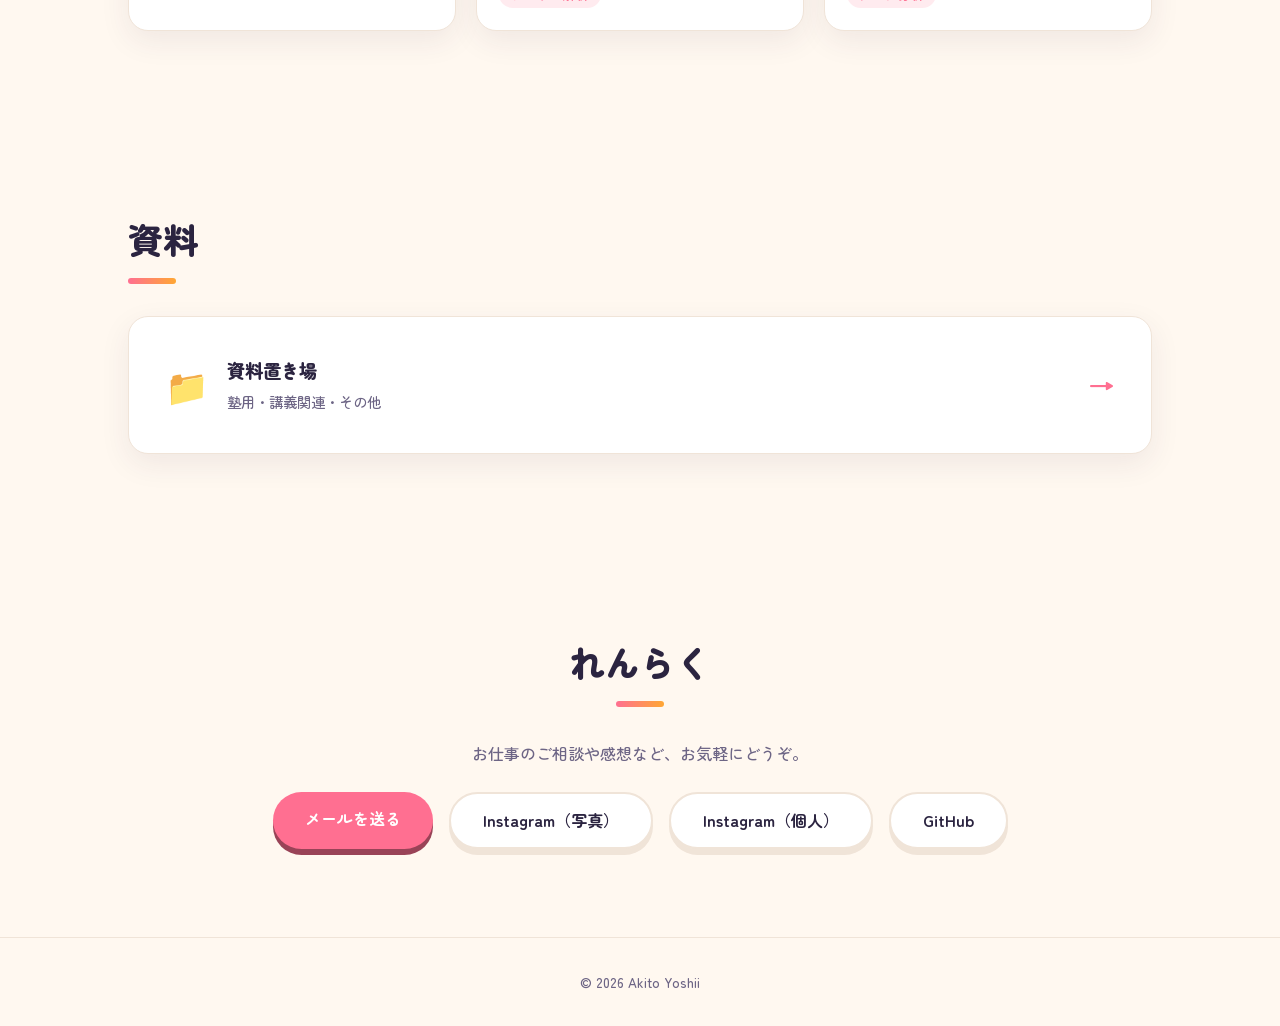
==== commit 267a841a: "「アプリ」に、録音して、フーリエ解析するアプリのカードを追加 Co-Authored-By: Claude Sonnet 5.5 <noreply@anthropic.com> Claude-Sess" ====
--- a/index.html
+++ b/index.html
@@ -177,6 +177,19 @@
           </div>
         </article>
 
+        <article class="card card-play">
+          <a class="shot shot-cover" href="https://onasu-susu.github.io/fourier-analyzer/" aria-label="録音して、フーリエ解析するアプリを開く">
+            <img src="images/analyzer.jpg" alt="録音した音の波形の拡大と、スペクトルのグラフ" loading="lazy">
+            <span class="badge">▶ ブラウザで使える</span>
+          </a>
+          <div class="body">
+            <h3><a href="https://onasu-susu.github.io/fourier-analyzer/">録音して、フーリエ解析</a></h3>
+            <p>マイクで録音した音（または音声ファイル）をフーリエ解析して、どんな高さの音がどれくらい混ざっているかをグラフにします。波形・スペクトル・スペクトログラムのほか、基音の高さと音名、基音の周期でのフーリエ級数の係数も出て、前の「フーリエ級数で音をつくる」に渡して再合成して聴けます。</p>
+            <ul class="tags"><li>フーリエ解析</li><li>FFT</li><li>Web Audio</li><li>JavaScript</li></ul>
+            <a class="button play" href="https://onasu-susu.github.io/fourier-analyzer/">▶ 開く</a>
+          </div>
+        </article>
+
       </div>
     </section>
 
